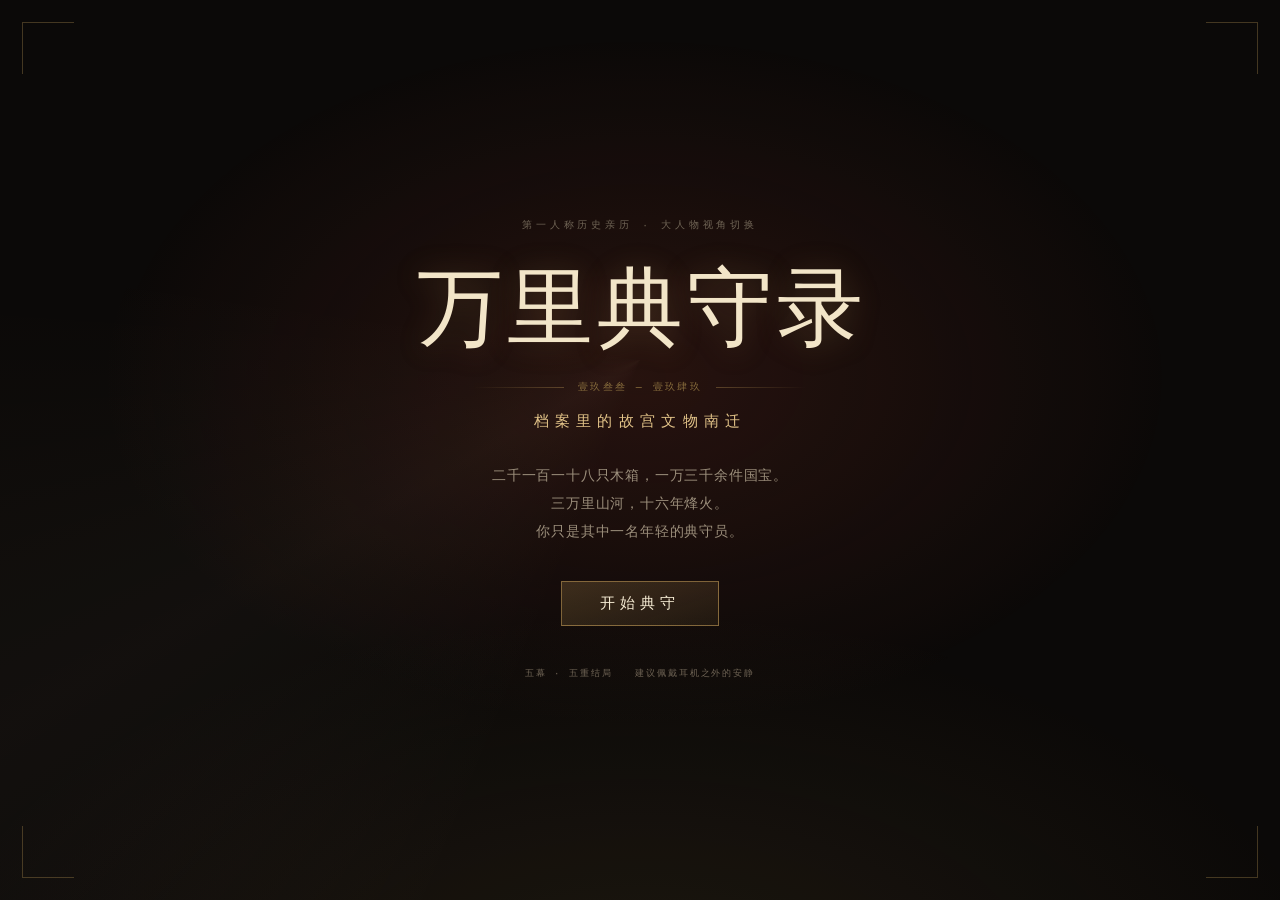
==== index.html @ df10627a "Add files via upload" ====
<!DOCTYPE html>
<html lang="zh-CN">
<head>
<meta charset="utf-8">
<meta name="viewport" content="width=device-width, initial-scale=1, viewport-fit=cover">
<title>万里典守录 · 档案里的故宫南迁 1933—1949</title>
<meta name="description" content="第一人称历史亲历 · 多分支互动文游。以一名年轻典守员的视角，走过故宫文物南迁的万里长路，五重结局，由你选择。">
<meta name="theme-color" content="#0f0d0c">
<meta property="og:title" content="万里典守录 · 故宫文物南迁 1933—1949">
<meta property="og:description" content="五幕、五重结局的互动叙事。左侧文物陈列，右侧南迁路线，你来典守。">
<meta property="og:type" content="website">
<link rel="icon" href="data:image/svg+xml,%3Csvg xmlns='http://www.w3.org/2000/svg' viewBox='0 0 64 64'%3E%3Crect width='64' height='64' rx='8' fill='%23110e0d'/%3E%3Crect x='9' y='9' width='46' height='46' fill='none' stroke='%23a8402f' stroke-width='3'/%3E%3Ctext x='32' y='43' font-size='30' text-anchor='middle' fill='%23c8a15a' font-family='serif'%3E守%3C/text%3E%3C/svg%3E">
<link rel="stylesheet" href="assets/css/style.css">
</head>
<body>

<!-- 纸纹与暗角 -->
<div class="grain" aria-hidden="true"></div>
<div class="vignette" aria-hidden="true"></div>

<!-- 顶栏 -->
<header class="topbar">
  <div class="brand" id="brand" role="button" tabindex="0">
    <span class="brand-seal">守</span>
    <span class="brand-text">
      <b>万里典守录</b>
      <i>故宫文物南迁 · 1933—1949</i>
    </span>
  </div>

  <nav class="act-nav" id="actNav" aria-label="幕次进度"></nav>

  <div class="topbar-actions">
    <button class="tbtn" data-act="history" title="回忆已读的句子">回想</button>
    <button class="tbtn" data-act="save" title="存档 / 读档">卷宗</button>
    <button class="tbtn" data-act="endings" title="结局图鉴">结局</button>
    <button class="tbtn" data-act="about" title="史料与说明">史料</button>
  </div>
</header>

<!-- 三栏主体 -->
<div class="app" id="app">

  <!-- 左：文物陈列 -->
  <aside class="panel panel-relics" id="relicPanel">
    <div class="panel-head">
      <h2><span class="ph-cn">陈列</span><span class="ph-en">RELIQUARY</span></h2>
      <span class="ph-count" id="relicCount">0 / 0</span>
    </div>
    <div class="relic-grid" id="relicGrid"></div>
    <div class="panel-foot">
      <button class="ghost-btn" id="relicAll">点击文物 · 全屏鉴赏</button>
    </div>
  </aside>

  <!-- 中：正文 -->
  <main class="stage" id="stage">
    <div class="stage-inner">

      <div class="scene-meta">
        <span class="sm-act" id="smAct">第一幕</span>
        <span class="sm-sep">·</span>
        <span class="sm-time" id="smTime"></span>
        <span class="sm-sep">·</span>
        <span class="sm-place" id="smPlace"></span>
      </div>

      <article class="dossier" id="dossier">
        <div class="file-no" id="fileNo">檔案 · 第 001 號</div>
        <div class="dossier-ruler" aria-hidden="true"><span>典守錄</span></div>

        <div class="dossier-body" id="textBody" tabindex="0" aria-live="polite">
          <!-- 逐句注入 -->
        </div>

        <div class="choices" id="choices" hidden></div>

        <div class="tap-hint" id="tapHint"><span class="th-dot"></span>点击继续</div>
      </article>

      <div class="controls">
        <div class="ctrl-left">
          <button class="cbtn" id="btnAuto" title="自动播放">自动</button>
          <button class="cbtn" id="btnSkip" title="快进到本段结尾">快进</button>
        </div>
        <div class="ctrl-right">
          <button class="cbtn" id="btnReplay" title="回到上一个抉择">回到抉择</button>
          <button class="cbtn" id="btnMenu" title="重新开始">重新开始</button>
        </div>
      </div>

      <div class="stage-progress"><i id="progressBar"></i></div>
    </div>
  </main>

  <!-- 右：地图 -->
  <aside class="panel panel-map" id="mapPanel">
    <div class="panel-head">
      <h2><span class="ph-cn">行程</span><span class="ph-en">ITINERARY</span></h2>
      <span class="ph-count" id="mapStageLabel">北平</span>
    </div>
    <div class="map-wrap" id="mapWrap"></div>
    <div class="map-log" id="mapLog"></div>
    <div class="map-legend">
      <span><i class="lg lg-main"></i>已行之路</span>
      <span><i class="lg lg-ghost"></i>未择之路</span>
      <span><i class="lg lg-sea"></i>渡海</span>
    </div>
    <div class="panel-foot">
      <button class="ghost-btn" id="mapExpand">展开全图</button>
    </div>
  </aside>

</div>

<!-- 手机端切换条 -->
<nav class="mobile-tabs" id="mobileTabs">
  <button data-tab="relics">文物</button>
  <button data-tab="stage" class="is-on">剧情</button>
  <button data-tab="map">行程</button>
</nav>

<!-- 帷幕 / 开始页 -->
<div class="curtain" id="curtain">
  <div class="curtain-bg" aria-hidden="true"></div>
  <div class="curtain-inner">
    <div class="ct-kicker">第一人称历史亲历 · 大人物视角切换</div>
    <h1 class="ct-title"><span>万</span><span>里</span><span>典</span><span>守</span><span>录</span></h1>
    <div class="ct-rule"><i></i><em>壹玖叁叁 — 壹玖肆玖</em><i></i></div>
    <p class="ct-sub">档案里的故宫文物南迁</p>
    <p class="ct-desc">二千一百一十八只木箱，一万三千余件国宝。<br>三万里山河，十六年烽火。<br>你只是其中一名年轻的典守员。</p>
    <div class="ct-actions">
      <button class="btn-primary" id="btnStart">开始典守</button>
      <button class="btn-ghost" id="btnContinue" hidden>续上旧档</button>
    </div>
    <div class="ct-foot">
      <span>五幕 · 五重结局</span><span>建议佩戴耳机之外的安静</span>
    </div>
  </div>
  <div class="ct-corner tl"></div><div class="ct-corner tr"></div>
  <div class="ct-corner bl"></div><div class="ct-corner br"></div>
</div>

<!-- 通用浮层：文物 / 地图 -->
<div class="overlay" id="overlay" hidden>
  <div class="overlay-bar">
    <div class="ob-title" id="ovTitle"></div>
    <div class="ob-actions">
      <button class="ob-btn" id="ovPrev" aria-label="上一件">‹</button>
      <button class="ob-btn" id="ovNext" aria-label="下一件">›</button>
      <button class="ob-btn ob-close" id="ovClose" aria-label="关闭">关闭 ✕</button>
    </div>
  </div>
  <div class="overlay-body" id="overlayBody"></div>
</div>

<!-- 弹窗：存档 / 图鉴 / 史料 -->
<div class="modal" id="modal" hidden>
  <div class="modal-card" role="dialog" aria-modal="true">
    <div class="modal-head">
      <h3 id="modalTitle"></h3>
      <button class="modal-x" id="modalClose" aria-label="关闭">✕</button>
    </div>
    <div class="modal-body" id="modalBody"></div>
  </div>
</div>

<div class="toast" id="toast"></div>

<script src="assets/js/data.js"></script>
<script src="assets/js/art.js"></script>
<script src="assets/js/map.js"></script>
<script src="assets/js/app.js"></script>
</body>
</html>
---- assets/css/style.css ----
/* ==========================================================================
   《万里典守录》 — 视觉系统
   纸 · 墨 · 金 · 朱；三栏：文物 / 正文 / 行程
   ========================================================================== */

:root{
  --ink:#0d0b0a;
  --bg:#141110;
  --bg-2:#1b1715;
  --bg-3:#221c19;
  --gold:#c8a15a;
  --gold-2:#e3c489;
  --gold-dim:#8a6f3e;
  --zhu:#a8402f;
  --zhu-2:#c25a44;
  --jade:#8fa9a0;
  --paper:#f1e5ca;
  --paper-2:#e7d7b4;
  --text:#ded2bb;
  --text-dim:#9b8e7b;
  --text-faint:#6f6455;
  --line:rgba(200,161,90,.16);
  --line-2:rgba(200,161,90,.34);
  --shadow:0 24px 60px -24px rgba(0,0,0,.9);

  --serif:"Songti SC","STSong","Source Han Serif SC","Noto Serif SC","SimSun",serif;
  --kai:"Kaiti SC","STKaiti","KaiTi","楷体","FangSong",serif;
  --sans:"PingFang SC","Hiragino Sans GB","Microsoft YaHei",sans-serif;
  --mono:"SF Mono","Cascadia Mono",Consolas,"Courier New",monospace;
}

*{box-sizing:border-box;}
html,body{height:100%;}
body{
  margin:0;
  background:var(--bg);
  color:var(--text);
  font-family:var(--serif);
  font-size:16px;
  line-height:1.9;
  -webkit-font-smoothing:antialiased;
  text-rendering:optimizeLegibility;
  overflow:hidden;
  display:flex;
  flex-direction:column;
}
::selection{background:rgba(200,161,90,.3);color:#fff;}

/* 背景层 ------------------------------------------------------------------ */
body::before{
  content:"";position:fixed;inset:0;z-index:0;pointer-events:none;
  background:
    radial-gradient(1200px 700px at 18% -10%, rgba(168,64,47,.10), transparent 60%),
    radial-gradient(900px 600px at 88% 108%, rgba(200,161,90,.09), transparent 62%),
    linear-gradient(180deg,#151110 0%, #0f0d0c 100%);
}
.grain{
  position:fixed;inset:0;z-index:1;pointer-events:none;opacity:.22;
  background-image:url("data:image/svg+xml,%3Csvg xmlns='http://www.w3.org/2000/svg' width='160' height='160'%3E%3Cfilter id='n'%3E%3CfeTurbulence type='fractalNoise' baseFrequency='.9' numOctaves='3'/%3E%3CfeColorMatrix type='saturate' values='0'/%3E%3C/filter%3E%3Crect width='160' height='160' filter='url(%23n)' opacity='.5'/%3E%3C/svg%3E");
  mix-blend-mode:overlay;
}
.vignette{
  position:fixed;inset:0;z-index:1;pointer-events:none;
  background:radial-gradient(120% 90% at 50% 40%, transparent 40%, rgba(0,0,0,.55) 100%);
}

/* 顶栏 -------------------------------------------------------------------- */
.topbar{
  position:relative;z-index:20;flex:0 0 auto;
  height:62px;display:flex;align-items:center;gap:18px;
  padding:0 20px;
  border-bottom:1px solid var(--line);
  background:linear-gradient(180deg, rgba(20,17,16,.94), rgba(20,17,16,.72));
  backdrop-filter:blur(10px);
}
.brand{display:flex;align-items:center;gap:11px;cursor:pointer;user-select:none;flex:0 0 auto;}
.brand-seal{
  width:30px;height:30px;display:grid;place-items:center;
  font-family:var(--kai);font-size:17px;color:#f3e4c6;
  background:linear-gradient(160deg,#b74a34,#8e2b1d);
  border-radius:2px;
  box-shadow:0 2px 0 rgba(0,0,0,.4), inset 0 0 0 1px rgba(255,220,180,.22);
  transition:transform .5s cubic-bezier(.2,1.4,.4,1);
}
.brand:hover .brand-seal{transform:rotate(-7deg) scale(1.05);}
.brand-text{display:flex;flex-direction:column;line-height:1.15;}
.brand-text b{font-family:var(--kai);font-size:19px;letter-spacing:.18em;color:#efe2c6;font-weight:600;}
.brand-text i{font-style:normal;font-size:10.5px;letter-spacing:.12em;color:var(--text-faint);margin-top:2px;}

.act-nav{display:flex;align-items:center;gap:4px;margin:0 auto;flex:1 1 auto;justify-content:center;}
.act-nav .an{
  position:relative;display:flex;align-items:baseline;gap:6px;
  padding:7px 13px;border:1px solid transparent;border-radius:2px;
  color:var(--text-faint);cursor:default;
  transition:color .35s, border-color .35s, background .35s;
  white-space:nowrap;
}
.act-nav .an b{font-family:var(--mono);font-size:10px;letter-spacing:.08em;opacity:.75;}
.act-nav .an span{font-family:var(--kai);font-size:13.5px;letter-spacing:.14em;}
.act-nav .an.is-done{color:var(--text-dim);}
.act-nav .an.is-done b{color:var(--gold-dim);}
.act-nav .an.is-on{color:var(--gold-2);border-color:var(--line-2);background:rgba(200,161,90,.06);}
.act-nav .an.is-on b{color:var(--gold);}

.topbar-actions{display:flex;gap:6px;flex:0 0 auto;}
.tbtn{
  font-family:var(--kai);font-size:13px;letter-spacing:.14em;
  color:var(--text-dim);background:transparent;
  border:1px solid var(--line);border-radius:2px;
  padding:6px 11px;cursor:pointer;
  transition:.28s;
}
.tbtn:hover{color:var(--gold-2);border-color:var(--line-2);background:rgba(200,161,90,.07);}

/* 三栏 -------------------------------------------------------------------- */
.app{
  position:relative;z-index:10;flex:1 1 auto;min-height:0;
  display:grid;grid-template-columns:300px minmax(0,1fr) 366px;
}
.panel{
  position:relative;display:flex;flex-direction:column;min-height:0;
  padding:16px 16px 10px;
  background:linear-gradient(180deg, rgba(27,23,21,.55), rgba(17,14,13,.4));
}
.panel-relics{border-right:1px solid var(--line);}
.panel-map{border-left:1px solid var(--line);}
.panel::after{
  content:"";position:absolute;inset:10px;border:1px solid rgba(200,161,90,.08);
  pointer-events:none;
}
.panel-head{display:flex;align-items:baseline;justify-content:space-between;margin-bottom:12px;padding:0 4px;}
.panel-head h2{margin:0;display:flex;align-items:baseline;gap:8px;font-weight:400;}
.ph-cn{font-family:var(--kai);font-size:16px;letter-spacing:.3em;color:#e6d6b6;}
.ph-en{font-family:var(--mono);font-size:8.5px;letter-spacing:.24em;color:var(--text-faint);}
.ph-count{font-family:var(--mono);font-size:10px;letter-spacing:.1em;color:var(--gold-dim);}
.panel-foot{margin-top:auto;padding:8px 0 2px;text-align:center;}
.ghost-btn{
  width:100%;padding:8px;background:transparent;cursor:pointer;
  border:1px solid var(--line);border-radius:2px;
  font-family:var(--kai);font-size:12px;letter-spacing:.2em;color:var(--text-faint);
  transition:.3s;
}
.ghost-btn:hover{color:var(--gold-2);border-color:var(--line-2);background:rgba(200,161,90,.06);}

/* 文物网格 ---------------------------------------------------------------- */
.relic-grid{
  flex:1 1 auto;min-height:0;overflow-y:auto;overflow-x:hidden;
  display:grid;grid-template-columns:1fr 1fr;gap:9px;align-content:start;
  padding:2px 4px 10px;
  scrollbar-width:thin;scrollbar-color:rgba(200,161,90,.3) transparent;
}
.relic-grid::-webkit-scrollbar{width:5px;}
.relic-grid::-webkit-scrollbar-thumb{background:rgba(200,161,90,.28);border-radius:3px;}

.relic{
  position:relative;padding:7px 7px 8px;cursor:pointer;
  border:1px solid rgba(200,161,90,.12);
  background:linear-gradient(170deg, rgba(240,229,202,.055), rgba(240,229,202,.015));
  transition:transform .45s cubic-bezier(.2,.9,.3,1), border-color .35s, background .35s, box-shadow .45s;
}
.relic:hover{
  transform:translateY(-3px);
  border-color:rgba(200,161,90,.42);
  background:linear-gradient(170deg, rgba(240,229,202,.10), rgba(240,229,202,.03));
  box-shadow:0 12px 26px -14px rgba(0,0,0,.9);
}
.relic-art{position:relative;aspect-ratio:1/1;overflow:hidden;border-radius:1px;}
.relic-art svg{width:100%;height:100%;display:block;}
.relic.is-locked{opacity:.34;filter:grayscale(.7);}
.relic.is-locked:hover{transform:none;border-color:rgba(200,161,90,.12);}
.relic.is-new::before{
  content:"";position:absolute;top:6px;right:6px;width:5px;height:5px;border-radius:50%;
  background:var(--zhu-2);box-shadow:0 0 8px var(--zhu-2);
}
.relic-name{font-family:var(--kai);font-size:11.5px;letter-spacing:.04em;color:#dccfb4;margin-top:5px;
  white-space:nowrap;overflow:hidden;text-overflow:ellipsis;}
.relic-tag{font-family:var(--mono);font-size:8.5px;letter-spacing:.06em;color:var(--text-faint);
  white-space:nowrap;overflow:hidden;text-overflow:ellipsis;}

/* 正文区 ------------------------------------------------------------------ */
.stage{
  position:relative;display:flex;justify-content:center;
  overflow:hidden;min-width:0;
  padding:22px 26px 0;
}
.stage-inner{width:100%;max-width:700px;display:flex;flex-direction:column;min-height:0;padding-bottom:8px;}

.scene-meta{
  display:flex;align-items:center;gap:9px;justify-content:center;
  font-family:var(--mono);font-size:10.5px;letter-spacing:.14em;color:var(--text-faint);
  margin-bottom:12px;min-height:16px;flex:0 0 auto;
}
.scene-meta .sm-act{color:var(--gold-dim);letter-spacing:.2em;}
.scene-meta .sm-sep{opacity:.4;}

.dossier{
  position:relative;flex:1 1 auto;min-height:0;
  padding:44px 56px 46px 52px;
  background:
    radial-gradient(120% 80% at 20% 0%, rgba(255,250,236,.9), transparent 55%),
    linear-gradient(165deg, #f4e9d0 0%, #eee0c2 46%, #e6d5b1 100%);
  color:#2b241d;
  box-shadow:var(--shadow), inset 0 0 0 1px rgba(90,64,32,.22), inset 0 0 60px rgba(150,110,60,.10);
  display:flex;flex-direction:column;
  overflow:hidden;
  animation:dossierIn .7s cubic-bezier(.2,.9,.3,1) both;
}
.dossier::before{
  content:"";position:absolute;inset:0;pointer-events:none;opacity:.5;
  background-image:url("data:image/svg+xml,%3Csvg xmlns='http://www.w3.org/2000/svg' width='200' height='200'%3E%3Cfilter id='p'%3E%3CfeTurbulence type='fractalNoise' baseFrequency='.7' numOctaves='3'/%3E%3CfeColorMatrix type='saturate' values='0'/%3E%3C/filter%3E%3Crect width='200' height='200' filter='url(%23p)' opacity='.16'/%3E%3C/svg%3E");
  mix-blend-mode:multiply;
}
.dossier::after{
  content:"";position:absolute;inset:10px;border:1px solid rgba(90,64,32,.18);pointer-events:none;
}
@keyframes dossierIn{from{opacity:0;transform:translateY(10px) scale(.995);}to{opacity:1;transform:none;}}

.dossier-ruler{
  position:absolute;top:26px;right:15px;bottom:auto;
  writing-mode:vertical-rl;font-family:var(--kai);font-size:12px;letter-spacing:.55em;
  color:rgba(140,45,30,.42);pointer-events:none;z-index:2;
}
.file-no{
  position:absolute;top:16px;left:20px;z-index:2;pointer-events:none;
  font-family:var(--mono);font-size:9px;letter-spacing:.22em;color:rgba(120,82,40,.55);
}

/* 幕次卡 ---------------------------------------------------------------- */
.actcard{
  position:fixed;inset:0;z-index:75;display:grid;place-items:center;
  background:radial-gradient(60% 60% at 50% 45%, #141110 0%, #090807 75%);
  opacity:0;transition:opacity .55s ease;cursor:pointer;
}
.actcard.is-in{opacity:1;}
.actcard.is-out{opacity:0;}
.actcard::before{
  content:"";position:absolute;inset:26px;border:1px solid rgba(200,161,90,.14);pointer-events:none;
}
.ac-inner{display:flex;align-items:center;gap:clamp(26px,5vw,60px);transform:translateY(6px);transition:transform 1.2s cubic-bezier(.2,.9,.3,1);}
.actcard.is-in .ac-inner{transform:none;}
.ac-left{display:flex;flex-direction:column;align-items:center;gap:14px;}
.ac-num{font-family:var(--mono);font-size:11px;letter-spacing:.3em;color:var(--gold-dim);}
.ac-line{width:1px;height:clamp(80px,16vh,150px);background:linear-gradient(180deg,var(--line-2),transparent);}
.ac-title{
  writing-mode:vertical-rl;font-family:var(--kai);font-size:clamp(34px,5.6vw,62px);
  letter-spacing:.32em;line-height:1.5;color:#f3e7ca;font-weight:400;
  text-shadow:0 4px 40px rgba(200,161,90,.18);
}
.ac-meta{display:flex;flex-direction:column;gap:7px;}
.ac-no{font-family:var(--mono);font-size:10px;letter-spacing:.32em;color:var(--zhu-2);}
.ac-sub{font-family:var(--kai);font-size:clamp(15px,1.7vw,19px);letter-spacing:.38em;color:var(--gold-2);}
.ac-time{font-family:var(--mono);font-size:10.5px;letter-spacing:.1em;color:var(--text-dim);margin-top:10px;}
.ac-place{font-family:var(--kai);font-size:12px;letter-spacing:.16em;color:var(--text-faint);}
.ac-hint{
  position:absolute;bottom:38px;left:50%;transform:translateX(-50%);
  font-family:var(--kai);font-size:11px;letter-spacing:.44em;color:var(--text-faint);
  animation:hintPulse 2.4s ease-in-out infinite;
}

.dossier-body{
  position:relative;z-index:1;flex:1 1 auto;min-height:0;overflow-y:auto;
  font-family:var(--serif);font-size:17.5px;line-height:2.15;letter-spacing:.02em;
  padding-right:8px;
  scrollbar-width:none;
}
.dossier-body::-webkit-scrollbar{width:0;}

.line{display:block;animation:lineIn .55s ease both;}
.line + .line{margin-top:14px;}
@keyframes lineIn{from{opacity:0;transform:translateY(6px);}to{opacity:1;transform:none;}}

.line .who{
  display:block;font-family:var(--kai);font-size:13px;letter-spacing:.24em;
  color:#8e3324;margin-bottom:3px;
}
.line.is-narr{color:#453b31;}
.line.is-narr .txt{text-indent:0;}
.line.is-dialog .txt{color:#2a221b;}
.line.hl .txt{
  color:#7a2418;font-weight:600;
  background:linear-gradient(transparent 66%, rgba(200,161,90,.32) 66%, rgba(200,161,90,.32) 92%, transparent 92%);
}
.line.achv{margin-top:20px;}
.line.achv .txt{
  display:inline-block;font-family:var(--mono);font-size:11.5px;letter-spacing:.14em;
  color:#8a5a1e;border:1px solid rgba(150,110,40,.42);padding:5px 12px;border-radius:1px;
  background:rgba(200,161,90,.14);
}
.caret{display:inline-block;width:.5em;height:1em;vertical-align:-.12em;margin-left:2px;
  background:#7a2418;opacity:.55;animation:blink 1s steps(2,end) infinite;}
@keyframes blink{50%{opacity:0;}}

/* 抉择 -------------------------------------------------------------------- */
.choices{position:relative;z-index:2;margin-top:26px;display:flex;flex-direction:column;gap:10px;}
.choices.show{animation:lineIn .6s ease both;}
.choice-prompt{
  font-family:var(--kai);font-size:14px;letter-spacing:.1em;color:#7a3a2a;margin-bottom:4px;
  padding-left:2px;
}
.choice{
  position:relative;display:grid;grid-template-columns:auto 1fr;gap:14px;align-items:start;
  padding:14px 16px 14px 14px;text-align:left;
  background:linear-gradient(100deg, rgba(255,255,255,.5), rgba(255,255,255,.18));
  border:1px solid rgba(90,64,32,.26);
  cursor:pointer;color:#2b241d;font-family:var(--serif);
  transition:transform .35s cubic-bezier(.2,.9,.3,1), border-color .3s, background .3s, box-shadow .35s;
}
.choice::before{
  content:"";position:absolute;left:0;top:0;bottom:0;width:2px;background:var(--zhu);
  transform:scaleY(0);transform-origin:top;transition:transform .4s ease;
}
.choice:hover{transform:translateX(3px);border-color:rgba(140,45,30,.5);
  background:linear-gradient(100deg, rgba(255,252,242,.8), rgba(255,250,236,.42));
  box-shadow:0 14px 30px -18px rgba(60,40,20,.8);}
.choice:hover::before{transform:scaleY(1);}
.choice-key{
  display:grid;place-items:center;width:34px;height:34px;flex:0 0 auto;
  font-family:var(--kai);font-size:17px;color:#8e3324;
  border:1px solid rgba(140,45,30,.42);border-radius:50%;
  transition:.3s;
}
.choice:hover .choice-key{background:rgba(140,45,30,.1);}
.choice-main{min-width:0;}
.choice-top{display:flex;align-items:baseline;gap:9px;flex-wrap:wrap;}
.choice-title{font-family:var(--kai);font-size:16.5px;letter-spacing:.06em;color:#2a221b;}
.choice-tag{
  font-family:var(--mono);font-size:9px;letter-spacing:.12em;color:#8a5a1e;
  border:1px solid rgba(150,110,40,.4);padding:1px 6px;border-radius:1px;white-space:nowrap;
}
.choice-quote{font-family:var(--kai);font-size:13px;color:#8a3a26;margin-top:5px;letter-spacing:.03em;}
.choice-desc{font-size:12.5px;line-height:1.7;color:#6a5b48;margin-top:4px;}
.choice.is-locked{opacity:.55;cursor:not-allowed;filter:grayscale(.4);}
.choice.is-locked:hover{transform:none;border-color:rgba(90,64,32,.26);box-shadow:none;}
.choice.is-locked:hover::before{transform:scaleY(0);}
.choice-lock{font-family:var(--mono);font-size:9.5px;color:#8e3324;letter-spacing:.06em;margin-top:5px;}

.tap-hint{
  position:relative;z-index:2;display:flex;align-items:center;gap:7px;justify-content:flex-end;
  margin-top:14px;font-family:var(--kai);font-size:11.5px;letter-spacing:.28em;color:rgba(120,90,50,.6);
  animation:hintPulse 2.4s ease-in-out infinite;
}
.tap-hint[hidden]{display:none;}
.th-dot{width:5px;height:5px;border-radius:50%;background:rgba(140,45,30,.6);}
@keyframes hintPulse{0%,100%{opacity:.45;}50%{opacity:1;}}

/* 控制条 ------------------------------------------------------------------ */
.controls{
  flex:0 0 auto;display:flex;justify-content:space-between;align-items:center;
  padding:10px 2px 8px;gap:10px;
}
.ctrl-left,.ctrl-right{display:flex;gap:6px;}
.cbtn{
  background:transparent;border:1px solid transparent;border-radius:2px;cursor:pointer;
  font-family:var(--kai);font-size:12px;letter-spacing:.14em;color:var(--text-faint);
  padding:5px 9px;transition:.28s;
}
.cbtn:hover{color:var(--gold-2);border-color:var(--line);background:rgba(200,161,90,.06);}
.cbtn.is-on{color:var(--gold-2);border-color:var(--line-2);background:rgba(200,161,90,.1);}

.stage-progress{height:1px;background:rgba(200,161,90,.12);flex:0 0 auto;margin-bottom:6px;}
.stage-progress i{display:block;height:100%;width:0;background:linear-gradient(90deg,var(--gold-dim),var(--gold-2));
  box-shadow:0 0 10px rgba(200,161,90,.6);transition:width .8s cubic-bezier(.2,.9,.3,1);}

/* 地图面板 ---------------------------------------------------------------- */
.map-wrap{
  position:relative;flex:0 0 auto;display:flex;align-items:center;justify-content:center;
  padding:2px;
}
.map-wrap svg{width:100%;height:auto;display:block;}
.map-log{
  flex:1 1 auto;min-height:0;overflow-y:auto;
  margin-top:10px;padding:10px 4px 0;border-top:1px solid var(--line);
  scrollbar-width:thin;scrollbar-color:rgba(200,161,90,.28) transparent;
}
.map-log::-webkit-scrollbar{width:4px;}
.map-log::-webkit-scrollbar-thumb{background:rgba(200,161,90,.25);}
.mlog{display:flex;gap:9px;padding:5px 0 6px;line-height:1.55;}
.mlog i{
  flex:0 0 auto;width:6px;height:6px;margin-top:6px;border-radius:50%;
  background:var(--zhu-2);box-shadow:0 0 0 3px rgba(168,64,47,.12);
}
.mlog.is-ghost i{background:#6b5b49;box-shadow:none;opacity:.6;}
.mlog.is-ghost{opacity:.42;}
.mlog b{display:block;font-family:var(--kai);font-weight:400;font-size:12px;letter-spacing:.08em;color:#dcceb0;}
.mlog span{display:block;font-size:10.5px;color:var(--text-faint);letter-spacing:.02em;}
.map-legend{
  flex:0 0 auto;display:flex;justify-content:center;gap:12px;padding:8px 0 4px;
  font-family:var(--mono);font-size:8.5px;letter-spacing:.06em;color:var(--text-faint);flex-wrap:wrap;
}
.map-legend span{display:flex;align-items:center;gap:4px;}
.lg{width:13px;height:0;border-top:1.5px solid var(--zhu);display:inline-block;}
.lg-ghost{border-top-style:dashed;border-color:#6b5b49;}
.lg-sea{border-color:#4f7d86;border-top-style:dashed;}

/* 地图 SVG 内部样式 */
.map-grid line{stroke:rgba(120,95,60,.20);stroke-width:.6;}
.map-land{fill:#e9dcbd;stroke:#3a3029;stroke-width:1.05;stroke-linejoin:round;}
.map-river{fill:none;stroke:rgba(70,110,120,.42);stroke-width:1.1;stroke-linecap:round;}
.map-route{fill:none;stroke:var(--zhu);stroke-width:1.9;stroke-linecap:round;stroke-linejoin:round;opacity:.92;
  filter:drop-shadow(0 1px 1px rgba(255,255,255,.5));}
.map-route.is-dash{stroke-dasharray:5 4;}
.map-route.is-sea{stroke:#3f6f79;stroke-dasharray:2 5;stroke-width:1.6;}
.map-route.is-ghost{stroke:#8a7a63;stroke-width:1.2;stroke-dasharray:2 4;opacity:.42;filter:none;}
.map-route.is-chosen{stroke:var(--zhu);stroke-width:2.2;opacity:1;}
.map-route.pulse{animation:routePulse 3.2s ease-in-out infinite;}
@keyframes routePulse{0%,100%{opacity:.95;}50%{opacity:.55;}}
.map-route-label{font-family:var(--kai);font-size:8.5px;fill:#7a4a2a;letter-spacing:.1em;}
.map-city-halo{fill:rgba(168,64,47,.14);}
.map-city-dot{fill:#7a2418;stroke:#f3e6c8;stroke-width:1.1;}
.map-city-label{font-family:var(--kai);font-size:9.5px;fill:#2f271f;letter-spacing:.06em;}
.map-city-sub{font-family:var(--mono);font-size:6.4px;fill:rgba(70,58,44,.75);letter-spacing:.02em;}
.map-compass text{font-family:var(--kai);font-size:7px;fill:#8a6f3e;}
.map-scale text{font-family:var(--mono);font-size:6px;fill:#6b5b49;}

/* 手机切换条 -------------------------------------------------------------- */
.mobile-tabs{display:none;}

/* 浮层 -------------------------------------------------------------------- */
.overlay{
  position:fixed;inset:0;z-index:80;display:flex;flex-direction:column;
  background:rgba(9,8,7,.96);
  backdrop-filter:blur(14px) saturate(.9);
  animation:ovIn .45s ease both;
}
.overlay[hidden]{display:none;}
@keyframes ovIn{from{opacity:0;}to{opacity:1;}}
.overlay-bar{
  flex:0 0 auto;display:flex;align-items:center;justify-content:space-between;
  padding:14px 22px;border-bottom:1px solid var(--line);
}
.ob-title{font-family:var(--kai);font-size:15px;letter-spacing:.24em;color:var(--gold-2);}
.ob-actions{display:flex;gap:8px;}
.ob-btn{
  min-width:36px;height:32px;padding:0 12px;background:transparent;cursor:pointer;
  border:1px solid var(--line);border-radius:2px;color:var(--text-dim);
  font-family:var(--kai);font-size:12px;letter-spacing:.14em;transition:.28s;
}
.ob-btn:hover{color:var(--gold-2);border-color:var(--line-2);background:rgba(200,161,90,.08);}
.ob-close{font-size:11.5px;}
.overlay-body{
  flex:1 1 auto;min-height:0;overflow:auto;padding:26px 30px 34px;
  display:flex;align-items:center;justify-content:center;gap:52px;
}

/* 文物鉴赏 --------------------------------------------------------------- */
.ov-relic{display:flex;align-items:center;justify-content:center;gap:clamp(24px,5vw,80px);flex-wrap:wrap;max-width:1180px;}
.ov-art{
  width:min(46vh,460px);aspect-ratio:1/1;flex:0 0 auto;
  display:grid;place-items:center;position:relative;
  animation:artIn .7s cubic-bezier(.2,.9,.3,1) both;
}
@keyframes artIn{from{opacity:0;transform:scale(.94);}to{opacity:1;transform:none;}}
.ov-art::after{
  content:"";position:absolute;inset:6%;border-radius:50%;z-index:-1;
  background:radial-gradient(circle, rgba(200,161,90,.16), transparent 68%);
}
.ov-art svg{width:100%;height:100%;filter:drop-shadow(0 18px 30px rgba(0,0,0,.6));}
.ov-info{flex:1 1 340px;max-width:420px;min-width:280px;}
.ov-kicker{font-family:var(--mono);font-size:9.5px;letter-spacing:.22em;color:var(--text-faint);}
.ov-name{font-family:var(--kai);font-size:clamp(24px,3vw,32px);letter-spacing:.1em;color:#f0e3c6;margin:8px 0 2px;font-weight:500;}
.ov-sub{font-size:12.5px;color:var(--gold-dim);letter-spacing:.1em;}
.ov-line{height:1px;background:linear-gradient(90deg,var(--line-2),transparent);margin:16px 0;}
.ov-note{font-size:14.5px;line-height:2;color:var(--text);text-align:justify;}
.ov-source{font-family:var(--mono);font-size:10px;color:var(--text-faint);margin-top:18px;letter-spacing:.03em;line-height:1.8;}
.ov-thumbs{display:flex;gap:6px;margin-top:22px;flex-wrap:wrap;}
.ov-thumb{
  width:44px;height:44px;padding:2px;background:rgba(240,229,202,.05);cursor:pointer;
  border:1px solid transparent;border-radius:1px;transition:.25s;
}
.ov-thumb svg{width:100%;height:100%;}
.ov-thumb:hover{background:rgba(240,229,202,.12);}
.ov-thumb.is-on{border-color:var(--gold-dim);background:rgba(200,161,90,.14);}

/* 地图全屏 --------------------------------------------------------------- */
.ov-map{display:flex;gap:34px;width:100%;max-width:1400px;align-items:stretch;}
.ov-map-canvas{flex:1 1 auto;min-width:0;display:grid;place-items:center;}
.ov-map-canvas svg{width:100%;height:auto;max-height:76vh;}
.ov-map-side{flex:0 0 280px;display:flex;flex-direction:column;gap:14px;}
.ov-map-side h4{margin:0;font-family:var(--kai);font-size:13px;letter-spacing:.24em;color:var(--gold-2);font-weight:400;}
.ov-routes{display:flex;flex-direction:column;gap:9px;}
.ov-route{display:flex;gap:10px;font-size:12px;line-height:1.7;color:var(--text-dim);}
.ov-route i{flex:0 0 auto;width:7px;height:7px;margin-top:7px;border-radius:50%;background:var(--zhu);}
.ov-route.is-ghost i{background:#6b5b49;opacity:.5;}
.ov-route b{display:block;color:var(--text);font-weight:400;font-family:var(--kai);letter-spacing:.1em;}
.ov-map-note{font-family:var(--mono);font-size:9.5px;line-height:1.9;color:var(--text-faint);}

/* 弹窗 -------------------------------------------------------------------- */
.modal{
  position:fixed;inset:0;z-index:90;display:grid;place-items:center;padding:24px;
  background:rgba(8,7,6,.8);backdrop-filter:blur(8px);animation:ovIn .3s ease both;
}
.modal[hidden]{display:none;}
.modal-card{
  width:min(760px,100%);max-height:82vh;display:flex;flex-direction:column;
  background:linear-gradient(165deg,#201b18,#161211);
  border:1px solid var(--line-2);box-shadow:var(--shadow);
  animation:dossierIn .45s cubic-bezier(.2,.9,.3,1) both;
}
.modal-head{display:flex;align-items:center;justify-content:space-between;padding:16px 20px;border-bottom:1px solid var(--line);}
.modal-head h3{margin:0;font-family:var(--kai);font-size:16px;letter-spacing:.26em;color:var(--gold-2);font-weight:400;}
.modal-x{background:none;border:none;color:var(--text-faint);font-size:14px;cursor:pointer;padding:4px 6px;transition:.2s;}
.modal-x:hover{color:var(--gold-2);}
.modal-body{padding:20px 22px 26px;overflow:auto;font-size:14px;line-height:1.95;color:var(--text);}
.modal-body p{margin:0 0 12px;}
.modal-body a{color:var(--gold-2);text-decoration:none;border-bottom:1px solid rgba(200,161,90,.3);}
.modal-body a:hover{border-color:var(--gold-2);}

.slots{display:flex;flex-direction:column;gap:10px;}
.slot{
  display:flex;align-items:center;gap:14px;padding:12px 14px;
  background:rgba(240,229,202,.04);border:1px solid var(--line);cursor:pointer;transition:.25s;
}
.slot:hover{border-color:var(--line-2);background:rgba(240,229,202,.08);}
.slot-no{font-family:var(--mono);font-size:11px;color:var(--gold-dim);width:32px;flex:0 0 auto;}
.slot-main{flex:1 1 auto;min-width:0;}
.slot-main b{display:block;font-family:var(--kai);font-size:13.5px;letter-spacing:.08em;color:#e6d6b6;font-weight:400;}
.slot-main span{font-family:var(--mono);font-size:9.5px;color:var(--text-faint);}
.slot-del{font-family:var(--mono);font-size:10px;color:var(--text-faint);padding:4px 8px;border:1px solid transparent;}
.slot-del:hover{color:var(--zhu-2);border-color:rgba(168,64,47,.4);}
.slot-empty{font-family:var(--mono);font-size:10.5px;color:var(--text-faint);letter-spacing:.1em;}

.endings-grid{display:grid;grid-template-columns:repeat(auto-fill,minmax(210px,1fr));gap:12px;}
.ending-card{
  position:relative;padding:16px 14px;border:1px solid var(--line);background:rgba(240,229,202,.03);
  min-height:132px;display:flex;flex-direction:column;justify-content:space-between;
}
.ending-card.is-locked{opacity:.5;}
.ec-no{font-family:var(--mono);font-size:9.5px;letter-spacing:.16em;color:var(--gold-dim);}
.ec-title{font-family:var(--kai);font-size:20px;letter-spacing:.2em;color:#f0e3c6;margin-top:8px;}
.ec-sub{font-size:11.5px;color:var(--text-faint);letter-spacing:.14em;margin-top:2px;}
.ec-seal{
  position:absolute;right:12px;top:12px;width:34px;height:34px;display:grid;place-items:center;
  font-family:var(--kai);font-size:11px;color:#f3e4c6;background:rgba(168,64,47,.85);
  border-radius:1px;transform:rotate(-6deg);
}
.ec-kind{font-family:var(--mono);font-size:9px;color:var(--text-faint);letter-spacing:.12em;}

/* 结束页 ---------------------------------------------------------------- */
.ending-stage{padding:0;display:flex;align-items:center;justify-content:center;}
.ending-card-big{
  width:100%;max-width:720px;padding:48px 54px;position:relative;
  background:linear-gradient(165deg,#1d1815,#141110);
  border:1px solid var(--line-2);box-shadow:var(--shadow);
  animation:dossierIn .8s cubic-bezier(.2,.9,.3,1) both;
}
.ending-card-big .ek-kicker{font-family:var(--mono);font-size:10px;letter-spacing:.24em;color:var(--gold-dim);}
.ending-card-big h2{
  font-family:var(--kai);font-size:clamp(30px,5vw,44px);letter-spacing:.26em;color:#f4e7c9;
  margin:12px 0 4px;font-weight:400;
}
.ending-card-big .ek-sub{font-family:var(--kai);font-size:15px;letter-spacing:.4em;color:var(--gold-dim);}
.ending-card-big .ek-body{margin-top:22px;font-size:15px;line-height:2.15;color:var(--text);text-align:justify;}
.ending-card-big .ek-body p{margin:0 0 14px;}
.ending-seal{
  position:absolute;right:40px;top:44px;width:66px;height:66px;display:grid;place-items:center;
  border:2px solid rgba(200,80,60,.55);color:rgba(210,90,70,.9);
  font-family:var(--kai);font-size:17px;line-height:1.15;text-align:center;letter-spacing:.1em;
  transform:rotate(-7deg);opacity:.85;
  writing-mode:vertical-rl;
}
.ek-actions{display:flex;gap:10px;margin-top:26px;flex-wrap:wrap;}

/* 开始页 ---------------------------------------------------------------- */
.curtain{
  position:fixed;inset:0;z-index:100;display:grid;place-items:center;
  background:#0b0908;overflow:hidden;
  transition:opacity .9s ease, visibility .9s;
}
.curtain.is-off{opacity:0;visibility:hidden;pointer-events:none;}
.curtain-bg{
  position:absolute;inset:0;opacity:.9;
  background:
    radial-gradient(60% 55% at 50% 42%, rgba(168,64,47,.20), transparent 70%),
    radial-gradient(80% 60% at 50% 110%, rgba(200,161,90,.10), transparent 70%),
    conic-gradient(from 200deg at 50% 40%, rgba(0,0,0,0) 0deg, rgba(255,220,170,.04) 40deg, rgba(0,0,0,0) 80deg);
}
.curtain-inner{position:relative;z-index:2;text-align:center;padding:0 24px;max-width:760px;}
.ct-kicker{font-family:var(--mono);font-size:9.5px;letter-spacing:.4em;color:var(--text-faint);margin-bottom:26px;
  animation:fadeUp 1s .1s both;}
.ct-title{margin:0;display:flex;justify-content:center;gap:.12em;font-family:var(--kai);font-weight:400;}
.ct-title span{
  display:inline-block;font-size:clamp(40px,7.4vw,86px);line-height:1.1;color:#f2e5c8;
  letter-spacing:0;text-shadow:0 2px 30px rgba(200,161,90,.25);
  animation:titleIn 1.1s cubic-bezier(.15,.9,.25,1) both;
}
.ct-title span:nth-child(1){animation-delay:.15s}
.ct-title span:nth-child(2){animation-delay:.28s}
.ct-title span:nth-child(3){animation-delay:.41s}
.ct-title span:nth-child(4){animation-delay:.54s}
.ct-title span:nth-child(5){animation-delay:.67s}
@keyframes titleIn{from{opacity:0;transform:translateY(16px) scale(.97);filter:blur(6px);}to{opacity:1;transform:none;filter:none;}}
@keyframes fadeUp{from{opacity:0;transform:translateY(8px);}to{opacity:1;transform:none;}}
.ct-rule{display:flex;align-items:center;justify-content:center;gap:14px;margin:22px 0 10px;animation:fadeUp 1s .8s both;}
.ct-rule i{width:min(90px,16vw);height:1px;background:linear-gradient(90deg,transparent,var(--line-2));}
.ct-rule i:last-child{background:linear-gradient(90deg,var(--line-2),transparent);}
.ct-rule em{font-style:normal;font-family:var(--mono);font-size:10px;letter-spacing:.24em;color:var(--gold-dim);}
.ct-sub{margin:0;font-family:var(--kai);font-size:15px;letter-spacing:.42em;color:var(--gold-2);animation:fadeUp 1s .9s both;}
.ct-desc{margin:26px 0 0;font-size:13.5px;line-height:2.1;color:var(--text-dim);letter-spacing:.06em;animation:fadeUp 1s 1s both;}
.ct-actions{margin-top:34px;display:flex;gap:12px;justify-content:center;animation:fadeUp 1s 1.1s both;}
.btn-primary{
  padding:12px 38px;cursor:pointer;border:1px solid rgba(200,161,90,.55);
  background:linear-gradient(160deg, rgba(200,161,90,.22), rgba(200,161,90,.08));
  color:#f6ecd4;font-family:var(--kai);font-size:15px;letter-spacing:.34em;
  transition:.35s;position:relative;overflow:hidden;
}
.btn-primary:hover{background:linear-gradient(160deg, rgba(200,161,90,.4), rgba(200,161,90,.16));
  box-shadow:0 0 30px -6px rgba(200,161,90,.55);letter-spacing:.42em;}
.btn-ghost{
  padding:12px 26px;cursor:pointer;border:1px solid var(--line);
  background:transparent;color:var(--text-dim);font-family:var(--kai);font-size:13.5px;letter-spacing:.24em;transition:.3s;
}
.btn-ghost:hover{color:var(--gold-2);border-color:var(--line-2);}
.ct-foot{display:flex;justify-content:center;gap:22px;margin-top:40px;font-family:var(--mono);
  font-size:9px;letter-spacing:.22em;color:var(--text-faint);animation:fadeUp 1s 1.3s both;}
.ct-corner{position:absolute;width:52px;height:52px;border:1px solid rgba(200,161,90,.3);}
.ct-corner.tl{top:22px;left:22px;border-right:0;border-bottom:0;}
.ct-corner.tr{top:22px;right:22px;border-left:0;border-bottom:0;}
.ct-corner.bl{bottom:22px;left:22px;border-right:0;border-top:0;}
.ct-corner.br{bottom:22px;right:22px;border-left:0;border-top:0;}

/* Toast ------------------------------------------------------------------ */
.toast{
  position:fixed;left:50%;bottom:34px;transform:translate(-50%,16px);z-index:120;
  padding:10px 20px;background:rgba(22,18,16,.96);border:1px solid var(--line-2);
  color:var(--gold-2);font-family:var(--kai);font-size:12.5px;letter-spacing:.18em;
  opacity:0;pointer-events:none;transition:.4s;
}
.toast.is-on{opacity:1;transform:translate(-50%,0);}

/* 响应式 ------------------------------------------------------------------ */
@media (max-width:1240px){
  .app{grid-template-columns:260px minmax(0,1fr) 310px;}
  .dossier{padding:36px 36px 34px 34px;}
  .overlay-body{gap:32px;}
}
@media (max-width:1080px){
  body{overflow:auto;}
  .app{grid-template-columns:minmax(0,1fr);height:auto;}
  .panel{
    position:fixed;left:0;right:0;top:62px;bottom:52px;z-index:40;
    transform:translateY(101%);transition:transform .45s cubic-bezier(.2,.9,.3,1);
    background:linear-gradient(180deg,#1a1614,#12100f);
    border:0;border-top:1px solid var(--line);padding:16px 18px 10px;
  }
  .panel.is-open{transform:none;}
  .stage{padding:16px 14px 0;min-height:calc(100vh - 114px);}
  .dossier{padding:30px 24px 26px 22px;}
  .dossier-ruler{display:none;}
  .mobile-tabs{
    position:fixed;bottom:0;left:0;right:0;height:52px;z-index:60;display:flex;
    border-top:1px solid var(--line);background:rgba(16,13,12,.97);backdrop-filter:blur(10px);
  }
  .mobile-tabs button{
    flex:1;background:none;border:0;color:var(--text-faint);font-family:var(--kai);
    font-size:13.5px;letter-spacing:.3em;cursor:pointer;transition:.3s;
  }
  .mobile-tabs button.is-on{color:var(--gold-2);box-shadow:inset 0 -2px 0 var(--gold-dim);}
  .act-nav{display:none;}
  .topbar{height:56px;padding:0 12px;}
  .brand-text i{display:none;}
  .topbar-actions .tbtn{padding:5px 8px;font-size:12px;}
  .overlay-bar{padding:10px 14px;}
  .overlay-body{padding:16px;gap:18px;align-items:flex-start;}
  .ov-art{width:min(58vw,300px);}
  .ov-map{flex-direction:column;}
  .ov-map-side{flex:0 0 auto;width:100%;}
  .ending-card-big{padding:30px 24px;}
  .ending-seal{right:20px;top:24px;width:50px;height:50px;font-size:13px;}
}
@media (max-width:520px){
  .dossier-body{font-size:16px;line-height:2.05;}
  .scene-meta{font-size:9px;letter-spacing:.08em;flex-wrap:wrap;gap:6px;}
  .choice{padding:12px 12px 12px 10px;gap:10px;}
  .choice-title{font-size:15px;}
  .choice-desc{font-size:12px;}
  .ct-desc{font-size:12.5px;}
  .ov-art{width:74vw;}
  .brand-text b{font-size:16px;}
}

@media (prefers-reduced-motion:reduce){
  *{animation-duration:.01ms !important;transition-duration:.01ms !important;}
}
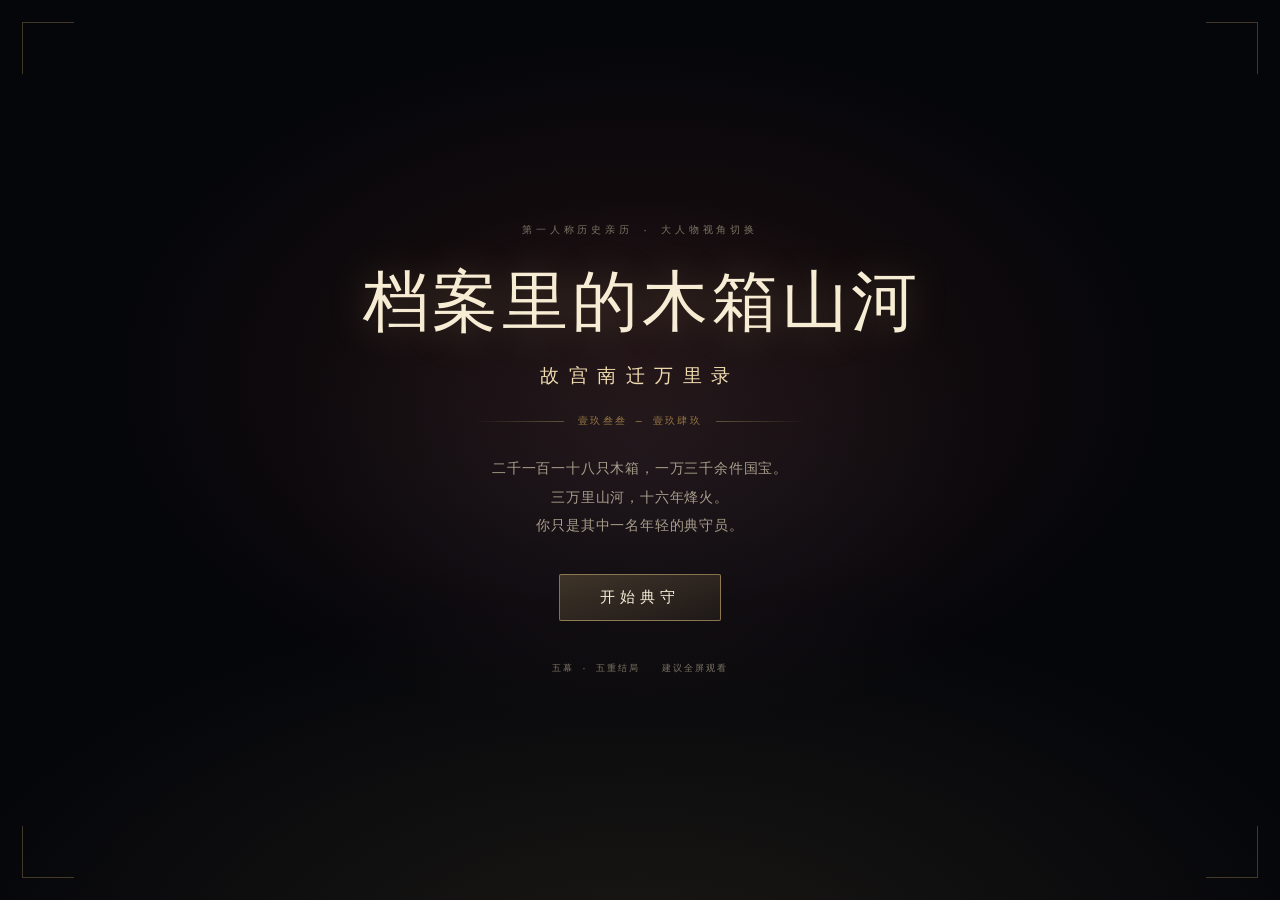
==== commit e7598070: "Add files via upload" ====
--- a/index.html
+++ b/index.html
@@ -3,145 +3,88 @@
 <head>
 <meta charset="utf-8">
 <meta name="viewport" content="width=device-width, initial-scale=1, viewport-fit=cover">
-<title>万里典守录 · 档案里的故宫南迁 1933—1949</title>
-<meta name="description" content="第一人称历史亲历 · 多分支互动文游。以一名年轻典守员的视角，走过故宫文物南迁的万里长路，五重结局，由你选择。">
-<meta name="theme-color" content="#0f0d0c">
-<meta property="og:title" content="万里典守录 · 故宫文物南迁 1933—1949">
-<meta property="og:description" content="五幕、五重结局的互动叙事。左侧文物陈列，右侧南迁路线，你来典守。">
+<title>档案里的木箱山河 · 故宫南迁万里录（1933—1949）</title>
+<meta name="description" content="第一人称历史亲历 · 多分支互动文游。《档案里的木箱山河：故宫南迁万里录》以一名年轻典守员的视角，走过故宫文物南迁的万里长路，五重结局，由你选择。">
+<meta name="theme-color" content="#05070a">
+<meta property="og:title" content="档案里的木箱山河 · 故宫南迁万里录">
+<meta property="og:description" content="五幕、五重结局的互动叙事。你来典守。">
 <meta property="og:type" content="website">
-<link rel="icon" href="data:image/svg+xml,%3Csvg xmlns='http://www.w3.org/2000/svg' viewBox='0 0 64 64'%3E%3Crect width='64' height='64' rx='8' fill='%23110e0d'/%3E%3Crect x='9' y='9' width='46' height='46' fill='none' stroke='%23a8402f' stroke-width='3'/%3E%3Ctext x='32' y='43' font-size='30' text-anchor='middle' fill='%23c8a15a' font-family='serif'%3E守%3C/text%3E%3C/svg%3E">
+<link rel="icon" href="data:image/svg+xml,%3Csvg xmlns='http://www.w3.org/2000/svg' viewBox='0 0 64 64'%3E%3Crect width='64' height='64' rx='8' fill='%23090b0e'/%3E%3Crect x='9' y='9' width='46' height='46' fill='none' stroke='%23b24a34' stroke-width='3'/%3E%3Ctext x='32' y='43' font-size='30' text-anchor='middle' fill='%23d9b877' font-family='serif'%3E守%3C/text%3E%3C/svg%3E">
 <link rel="stylesheet" href="assets/css/style.css">
 </head>
 <body>
 
-<!-- 纸纹与暗角 -->
+<!-- 背景层：程序化天候底片，或你的插画 -->
+<div class="bg" id="bg"></div>
+<canvas class="fx" id="fx" aria-hidden="true"></canvas>
+<div class="veil" aria-hidden="true"></div>
 <div class="grain" aria-hidden="true"></div>
-<div class="vignette" aria-hidden="true"></div>
 
 <!-- 顶栏 -->
-<header class="topbar">
-  <div class="brand" id="brand" role="button" tabindex="0">
-    <span class="brand-seal">守</span>
-    <span class="brand-text">
-      <b>万里典守录</b>
-      <i>故宫文物南迁 · 1933—1949</i>
-    </span>
+<header class="hud">
+  <div class="hud-left">
+    <div class="hud-brand">
+      <span class="hud-seal">守</span>
+      <b>档案里的木箱山河</b>
+    </div>
+    <div class="hud-scene">
+      <span id="hudAct">第一幕</span><em>·</em><span id="hudTime"></span><em>·</em><span id="hudPlace"></span>
+    </div>
   </div>
-
-  <nav class="act-nav" id="actNav" aria-label="幕次进度"></nav>
-
-  <div class="topbar-actions">
-    <button class="tbtn" data-act="history" title="回忆已读的句子">回想</button>
-    <button class="tbtn" data-act="save" title="存档 / 读档">卷宗</button>
-    <button class="tbtn" data-act="endings" title="结局图鉴">结局</button>
-    <button class="tbtn" data-act="about" title="史料与说明">史料</button>
-  </div>
+  <nav class="hud-actions" aria-label="功能">
+    <button data-act="history">回想</button>
+    <button data-act="save">卷宗</button>
+    <button data-act="endings">结局</button>
+    <button data-act="about">史料</button>
+  </nav>
 </header>
 
-<!-- 三栏主体 -->
-<div class="app" id="app">
+<!-- 左侧：文物 -->
+<button class="rail rail-l" id="btnRelics" aria-label="文物陈列">
+  <span class="rail-ico">◫</span>
+  <span class="rail-txt">文物</span>
+  <em class="rail-num" id="relicCount">0/13</em>
+</button>
 
-  <!-- 左：文物陈列 -->
-  <aside class="panel panel-relics" id="relicPanel">
-    <div class="panel-head">
-      <h2><span class="ph-cn">陈列</span><span class="ph-en">RELIQUARY</span></h2>
-      <span class="ph-count" id="relicCount">0 / 0</span>
-    </div>
-    <div class="relic-grid" id="relicGrid"></div>
-    <div class="panel-foot">
-      <button class="ghost-btn" id="relicAll">点击文物 · 全屏鉴赏</button>
-    </div>
-  </aside>
-
-  <!-- 中：正文 -->
-  <main class="stage" id="stage">
-    <div class="stage-inner">
-
-      <div class="scene-meta">
-        <span class="sm-act" id="smAct">第一幕</span>
-        <span class="sm-sep">·</span>
-        <span class="sm-time" id="smTime"></span>
-        <span class="sm-sep">·</span>
-        <span class="sm-place" id="smPlace"></span>
-      </div>
-
-      <article class="dossier" id="dossier">
-        <div class="file-no" id="fileNo">檔案 · 第 001 號</div>
-        <div class="dossier-ruler" aria-hidden="true"><span>典守錄</span></div>
-
-        <div class="dossier-body" id="textBody" tabindex="0" aria-live="polite">
-          <!-- 逐句注入 -->
-        </div>
-
-        <div class="choices" id="choices" hidden></div>
-
-        <div class="tap-hint" id="tapHint"><span class="th-dot"></span>点击继续</div>
-      </article>
-
-      <div class="controls">
-        <div class="ctrl-left">
-          <button class="cbtn" id="btnAuto" title="自动播放">自动</button>
-          <button class="cbtn" id="btnSkip" title="快进到本段结尾">快进</button>
-        </div>
-        <div class="ctrl-right">
-          <button class="cbtn" id="btnReplay" title="回到上一个抉择">回到抉择</button>
-          <button class="cbtn" id="btnMenu" title="重新开始">重新开始</button>
-        </div>
-      </div>
-
-      <div class="stage-progress"><i id="progressBar"></i></div>
-    </div>
-  </main>
-
-  <!-- 右：地图 -->
-  <aside class="panel panel-map" id="mapPanel">
-    <div class="panel-head">
-      <h2><span class="ph-cn">行程</span><span class="ph-en">ITINERARY</span></h2>
-      <span class="ph-count" id="mapStageLabel">北平</span>
-    </div>
-    <div class="map-wrap" id="mapWrap"></div>
-    <div class="map-log" id="mapLog"></div>
-    <div class="map-legend">
-      <span><i class="lg lg-main"></i>已行之路</span>
-      <span><i class="lg lg-ghost"></i>未择之路</span>
-      <span><i class="lg lg-sea"></i>渡海</span>
-    </div>
-    <div class="panel-foot">
-      <button class="ghost-btn" id="mapExpand">展开全图</button>
-    </div>
-  </aside>
-
+<!-- 右下：行程图 -->
+<div class="minimap" id="btnMap" role="button" tabindex="0" aria-label="南迁路线图">
+  <div class="mm-canvas" id="mapMini"></div>
+  <div class="mm-bar"><span>行程</span><em id="mapStageLabel">北平</em></div>
 </div>
 
-<!-- 手机端切换条 -->
-<nav class="mobile-tabs" id="mobileTabs">
-  <button data-tab="relics">文物</button>
-  <button data-tab="stage" class="is-on">剧情</button>
-  <button data-tab="map">行程</button>
-</nav>
+<!-- 字幕舞台 -->
+<main class="stage" id="stage">
+  <div class="stage-col">
 
-<!-- 帷幕 / 开始页 -->
-<div class="curtain" id="curtain">
-  <div class="curtain-bg" aria-hidden="true"></div>
-  <div class="curtain-inner">
-    <div class="ct-kicker">第一人称历史亲历 · 大人物视角切换</div>
-    <h1 class="ct-title"><span>万</span><span>里</span><span>典</span><span>守</span><span>录</span></h1>
-    <div class="ct-rule"><i></i><em>壹玖叁叁 — 壹玖肆玖</em><i></i></div>
-    <p class="ct-sub">档案里的故宫文物南迁</p>
-    <p class="ct-desc">二千一百一十八只木箱，一万三千余件国宝。<br>三万里山河，十六年烽火。<br>你只是其中一名年轻的典守员。</p>
-    <div class="ct-actions">
-      <button class="btn-primary" id="btnStart">开始典守</button>
-      <button class="btn-ghost" id="btnContinue" hidden>续上旧档</button>
+    <div class="choices" id="choices" hidden></div>
+
+    <div class="subtitle" id="subtitle">
+      <div class="sub-file" id="fileNo">檔案 · 第 001 號</div>
+      <div class="sub-lines" id="textBody" tabindex="0" aria-live="polite"></div>
+      <div class="sub-foot">
+        <div class="sub-ctrl">
+          <button id="btnAuto">自动</button>
+          <button id="btnSkip">快进</button>
+          <button id="btnReplay">回到抉择</button>
+        </div>
+        <div class="sub-hint" id="tapHint"><i></i>点击继续</div>
+      </div>
     </div>
-    <div class="ct-foot">
-      <span>五幕 · 五重结局</span><span>建议佩戴耳机之外的安静</span>
-    </div>
+
   </div>
-  <div class="ct-corner tl"></div><div class="ct-corner tr"></div>
-  <div class="ct-corner bl"></div><div class="ct-corner br"></div>
+</main>
+
+<!-- 文物抽拉栏 -->
+<div class="drawer drawer-l" id="relicDrawer" aria-hidden="true">
+  <div class="dr-head">
+    <h2>陈列 · 文物</h2>
+    <button class="dr-close" id="drawerClose">✕</button>
+  </div>
+  <div class="dr-body relic-grid" id="relicGrid"></div>
+  <div class="dr-foot">随剧情解锁 · 点击全屏鉴赏</div>
 </div>
 
-<!-- 通用浮层：文物 / 地图 -->
+<!-- 全屏浮层：文物鉴赏 / 全图 -->
 <div class="overlay" id="overlay" hidden>
   <div class="overlay-bar">
     <div class="ob-title" id="ovTitle"></div>
@@ -154,7 +97,7 @@
   <div class="overlay-body" id="overlayBody"></div>
 </div>
 
-<!-- 弹窗：存档 / 图鉴 / 史料 -->
+<!-- 弹窗 -->
 <div class="modal" id="modal" hidden>
   <div class="modal-card" role="dialog" aria-modal="true">
     <div class="modal-head">
@@ -165,11 +108,34 @@
   </div>
 </div>
 
+<!-- 幕次卡挂载点 -->
+<div class="actcard-host" id="actcardHost"></div>
+
+<!-- 开场 -->
+<div class="curtain" id="curtain">
+  <div class="curtain-bg" aria-hidden="true"></div>
+  <div class="curtain-inner">
+    <div class="ct-kicker">第一人称历史亲历 · 大人物视角切换</div>
+    <h1 class="ct-title"><span>档</span><span>案</span><span>里</span><span>的</span><span>木</span><span>箱</span><span>山</span><span>河</span></h1>
+    <p class="ct-sub">故宫南迁万里录</p>
+    <div class="ct-rule"><i></i><em>壹玖叁叁 — 壹玖肆玖</em><i></i></div>
+    <p class="ct-desc">二千一百一十八只木箱，一万三千余件国宝。<br>三万里山河，十六年烽火。<br>你只是其中一名年轻的典守员。</p>
+    <div class="ct-actions">
+      <button class="btn-primary" id="btnStart">开始典守</button>
+      <button class="btn-ghost" id="btnContinue" hidden>续上旧档</button>
+    </div>
+    <div class="ct-foot"><span>五幕 · 五重结局</span><span>建议全屏观看</span></div>
+  </div>
+  <div class="ct-corner tl"></div><div class="ct-corner tr"></div>
+  <div class="ct-corner bl"></div><div class="ct-corner br"></div>
+</div>
+
 <div class="toast" id="toast"></div>
 
 <script src="assets/js/data.js"></script>
 <script src="assets/js/art.js"></script>
 <script src="assets/js/map.js"></script>
+<script src="assets/js/bg.js"></script>
 <script src="assets/js/app.js"></script>
 </body>
 </html>
--- a/assets/css/style.css
+++ b/assets/css/style.css
@@ -1,683 +1,612 @@
 /* ==========================================================================
-   《万里典守录》 — 视觉系统
-   纸 · 墨 · 金 · 朱；三栏：文物 / 正文 / 行程
+   《档案里的木箱山河：故宫南迁万里录》 · 全屏叙事版
+   一张画，字浮在画上。纸 · 墨 · 金 · 朱。
    ========================================================================== */
 
 :root{
-  --ink:#0d0b0a;
-  --bg:#141110;
-  --bg-2:#1b1715;
-  --bg-3:#221c19;
-  --gold:#c8a15a;
-  --gold-2:#e3c489;
-  --gold-dim:#8a6f3e;
-  --zhu:#a8402f;
-  --zhu-2:#c25a44;
-  --jade:#8fa9a0;
-  --paper:#f1e5ca;
-  --paper-2:#e7d7b4;
-  --text:#ded2bb;
-  --text-dim:#9b8e7b;
-  --text-faint:#6f6455;
-  --line:rgba(200,161,90,.16);
-  --line-2:rgba(200,161,90,.34);
-  --shadow:0 24px 60px -24px rgba(0,0,0,.9);
+  --bg:#05070a;
+  --ink:#0b0d10;
+  --gold:#d9b877;
+  --gold-2:#f0dcb0;
+  --gold-dim:#9c7c45;
+  --zhu:#b24a34;
+  --zhu-2:#d0614a;
+  --text:#f2ebdc;
+  --text-2:#d8cfbd;
+  --text-dim:#a89e8b;
+  --text-faint:#7b7364;
+  --line:rgba(217,184,119,.16);
+  --line-2:rgba(217,184,119,.36);
+  --paper:#f3e9d2;
 
   --serif:"Songti SC","STSong","Source Han Serif SC","Noto Serif SC","SimSun",serif;
   --kai:"Kaiti SC","STKaiti","KaiTi","楷体","FangSong",serif;
   --sans:"PingFang SC","Hiragino Sans GB","Microsoft YaHei",sans-serif;
   --mono:"SF Mono","Cascadia Mono",Consolas,"Courier New",monospace;
+
+  --col: min(1020px, calc(100vw - 380px));
 }
 
 *{box-sizing:border-box;}
 html,body{height:100%;}
 body{
-  margin:0;
-  background:var(--bg);
-  color:var(--text);
-  font-family:var(--serif);
-  font-size:16px;
-  line-height:1.9;
+  margin:0;background:var(--bg);color:var(--text);
+  font-family:var(--serif);font-size:16px;line-height:1.9;
   -webkit-font-smoothing:antialiased;
-  text-rendering:optimizeLegibility;
   overflow:hidden;
-  display:flex;
-  flex-direction:column;
-}
-::selection{background:rgba(200,161,90,.3);color:#fff;}
-
-/* 背景层 ------------------------------------------------------------------ */
-body::before{
-  content:"";position:fixed;inset:0;z-index:0;pointer-events:none;
+  user-select:none;
+  cursor:default;
+}
+::selection{background:rgba(217,184,119,.28);color:#fff;}
+button{font-family:inherit;}
+
+/* ---------- 背景层 ---------- */
+.bg{position:fixed;inset:0;z-index:0;background-color:#05070a;overflow:hidden;}
+.bg-a,.bg-b{
+  position:absolute;inset:0;opacity:0;
+  background-size:cover;background-position:center 42%;background-repeat:no-repeat;
+  transition:opacity 1.1s ease;
+  will-change:opacity, transform;
+}
+.bg-a{opacity:1;}
+.bg-a.has-image,.bg-b.has-image{animation:kenburns 48s ease-in-out infinite alternate;}
+@keyframes kenburns{from{transform:scale(1.02) translate3d(0,0,0);}to{transform:scale(1.10) translate3d(0,-1.2%,0);}}
+.bg-sil{
+  position:fixed;left:0;right:0;bottom:0;height:46vh;z-index:0;
+  background-repeat:no-repeat;background-position:bottom center;background-size:cover;
+  opacity:.9;pointer-events:none;
+}
+.fx{position:fixed;inset:0;z-index:1;pointer-events:none;}
+.veil{
+  position:fixed;inset:0;z-index:2;pointer-events:none;
   background:
-    radial-gradient(1200px 700px at 18% -10%, rgba(168,64,47,.10), transparent 60%),
-    radial-gradient(900px 600px at 88% 108%, rgba(200,161,90,.09), transparent 62%),
-    linear-gradient(180deg,#151110 0%, #0f0d0c 100%);
+    radial-gradient(120% 78% at 50% 8%, transparent 38%, rgba(2,3,5,.55) 100%),
+    linear-gradient(180deg, rgba(2,3,5,.72) 0%, rgba(2,3,5,.10) 26%, rgba(2,3,5,.18) 55%, rgba(2,3,5,.82) 88%, rgba(2,3,5,.94) 100%);
+}
+/* 有插画时收一点遮罩，让画露出来 */
+body.has-art .veil{
+  background:
+    radial-gradient(130% 90% at 50% 42%, transparent 55%, rgba(2,3,5,.42) 100%),
+    linear-gradient(180deg, rgba(2,3,5,.62) 0%, rgba(2,3,5,.03) 22%, rgba(2,3,5,.06) 52%, rgba(2,3,5,.74) 87%, rgba(2,3,5,.90) 100%);
 }
 .grain{
-  position:fixed;inset:0;z-index:1;pointer-events:none;opacity:.22;
-  background-image:url("data:image/svg+xml,%3Csvg xmlns='http://www.w3.org/2000/svg' width='160' height='160'%3E%3Cfilter id='n'%3E%3CfeTurbulence type='fractalNoise' baseFrequency='.9' numOctaves='3'/%3E%3CfeColorMatrix type='saturate' values='0'/%3E%3C/filter%3E%3Crect width='160' height='160' filter='url(%23n)' opacity='.5'/%3E%3C/svg%3E");
-  mix-blend-mode:overlay;
-}
-.vignette{
-  position:fixed;inset:0;z-index:1;pointer-events:none;
-  background:radial-gradient(120% 90% at 50% 40%, transparent 40%, rgba(0,0,0,.55) 100%);
-}
-
-/* 顶栏 -------------------------------------------------------------------- */
-.topbar{
-  position:relative;z-index:20;flex:0 0 auto;
-  height:62px;display:flex;align-items:center;gap:18px;
-  padding:0 20px;
-  border-bottom:1px solid var(--line);
-  background:linear-gradient(180deg, rgba(20,17,16,.94), rgba(20,17,16,.72));
-  backdrop-filter:blur(10px);
-}
-.brand{display:flex;align-items:center;gap:11px;cursor:pointer;user-select:none;flex:0 0 auto;}
-.brand-seal{
-  width:30px;height:30px;display:grid;place-items:center;
-  font-family:var(--kai);font-size:17px;color:#f3e4c6;
-  background:linear-gradient(160deg,#b74a34,#8e2b1d);
-  border-radius:2px;
-  box-shadow:0 2px 0 rgba(0,0,0,.4), inset 0 0 0 1px rgba(255,220,180,.22);
-  transition:transform .5s cubic-bezier(.2,1.4,.4,1);
-}
-.brand:hover .brand-seal{transform:rotate(-7deg) scale(1.05);}
-.brand-text{display:flex;flex-direction:column;line-height:1.15;}
-.brand-text b{font-family:var(--kai);font-size:19px;letter-spacing:.18em;color:#efe2c6;font-weight:600;}
-.brand-text i{font-style:normal;font-size:10.5px;letter-spacing:.12em;color:var(--text-faint);margin-top:2px;}
-
-.act-nav{display:flex;align-items:center;gap:4px;margin:0 auto;flex:1 1 auto;justify-content:center;}
-.act-nav .an{
-  position:relative;display:flex;align-items:baseline;gap:6px;
-  padding:7px 13px;border:1px solid transparent;border-radius:2px;
-  color:var(--text-faint);cursor:default;
-  transition:color .35s, border-color .35s, background .35s;
-  white-space:nowrap;
-}
-.act-nav .an b{font-family:var(--mono);font-size:10px;letter-spacing:.08em;opacity:.75;}
-.act-nav .an span{font-family:var(--kai);font-size:13.5px;letter-spacing:.14em;}
-.act-nav .an.is-done{color:var(--text-dim);}
-.act-nav .an.is-done b{color:var(--gold-dim);}
-.act-nav .an.is-on{color:var(--gold-2);border-color:var(--line-2);background:rgba(200,161,90,.06);}
-.act-nav .an.is-on b{color:var(--gold);}
-
-.topbar-actions{display:flex;gap:6px;flex:0 0 auto;}
-.tbtn{
-  font-family:var(--kai);font-size:13px;letter-spacing:.14em;
-  color:var(--text-dim);background:transparent;
+  position:fixed;inset:0;z-index:3;pointer-events:none;opacity:.16;mix-blend-mode:overlay;
+  background-image:url("data:image/svg+xml,%3Csvg xmlns='http://www.w3.org/2000/svg' width='180' height='180'%3E%3Cfilter id='n'%3E%3CfeTurbulence type='fractalNoise' baseFrequency='.85' numOctaves='3'/%3E%3CfeColorMatrix type='saturate' values='0'/%3E%3C/filter%3E%3Crect width='180' height='180' filter='url(%23n)' opacity='.6'/%3E%3C/svg%3E");
+}
+
+/* ---------- 顶栏 ---------- */
+.hud{
+  position:fixed;top:0;left:0;right:0;z-index:30;
+  display:flex;align-items:flex-start;justify-content:space-between;gap:16px;
+  padding:18px 26px 0;pointer-events:none;
+}
+.hud-left{display:flex;flex-direction:column;gap:5px;pointer-events:auto;}
+.hud-brand{display:flex;align-items:center;gap:9px;}
+.hud-seal{
+  width:24px;height:24px;display:grid;place-items:center;border-radius:2px;
+  font-family:var(--kai);font-size:14px;color:#f7ecd6;
+  background:linear-gradient(160deg,#c05540,#8d2f20);
+  box-shadow:0 2px 10px rgba(0,0,0,.5), inset 0 0 0 1px rgba(255,220,180,.25);
+}
+.hud-brand b{
+  font-family:var(--kai);font-size:17px;font-weight:500;letter-spacing:.2em;color:#f4e9d3;
+  text-shadow:0 2px 12px rgba(0,0,0,.9);
+}
+.hud-scene{
+  font-family:var(--mono);font-size:10px;letter-spacing:.13em;color:rgba(230,220,200,.52);
+  text-shadow:0 1px 8px rgba(0,0,0,.9);padding-left:2px;
+}
+.hud-scene em{font-style:normal;opacity:.45;margin:0 5px;}
+.hud-actions{display:flex;gap:2px;pointer-events:auto;}
+.hud-actions button{
+  background:transparent;border:1px solid transparent;border-radius:2px;
+  color:rgba(238,230,214,.62);font-family:var(--kai);font-size:12.5px;letter-spacing:.16em;
+  padding:6px 11px;cursor:pointer;transition:.28s;
+  text-shadow:0 1px 8px rgba(0,0,0,.8);
+}
+.hud-actions button:hover{color:var(--gold-2);border-color:var(--line-2);background:rgba(20,16,12,.5);}
+
+/* ---------- 左侧文物入口 ---------- */
+.rail{
+  position:fixed;z-index:30;cursor:pointer;
+  background:rgba(10,12,15,.42);backdrop-filter:blur(6px);
   border:1px solid var(--line);border-radius:2px;
-  padding:6px 11px;cursor:pointer;
-  transition:.28s;
-}
-.tbtn:hover{color:var(--gold-2);border-color:var(--line-2);background:rgba(200,161,90,.07);}
-
-/* 三栏 -------------------------------------------------------------------- */
-.app{
-  position:relative;z-index:10;flex:1 1 auto;min-height:0;
-  display:grid;grid-template-columns:300px minmax(0,1fr) 366px;
-}
-.panel{
-  position:relative;display:flex;flex-direction:column;min-height:0;
-  padding:16px 16px 10px;
-  background:linear-gradient(180deg, rgba(27,23,21,.55), rgba(17,14,13,.4));
-}
-.panel-relics{border-right:1px solid var(--line);}
-.panel-map{border-left:1px solid var(--line);}
-.panel::after{
-  content:"";position:absolute;inset:10px;border:1px solid rgba(200,161,90,.08);
-  pointer-events:none;
-}
-.panel-head{display:flex;align-items:baseline;justify-content:space-between;margin-bottom:12px;padding:0 4px;}
-.panel-head h2{margin:0;display:flex;align-items:baseline;gap:8px;font-weight:400;}
-.ph-cn{font-family:var(--kai);font-size:16px;letter-spacing:.3em;color:#e6d6b6;}
-.ph-en{font-family:var(--mono);font-size:8.5px;letter-spacing:.24em;color:var(--text-faint);}
-.ph-count{font-family:var(--mono);font-size:10px;letter-spacing:.1em;color:var(--gold-dim);}
-.panel-foot{margin-top:auto;padding:8px 0 2px;text-align:center;}
-.ghost-btn{
-  width:100%;padding:8px;background:transparent;cursor:pointer;
-  border:1px solid var(--line);border-radius:2px;
-  font-family:var(--kai);font-size:12px;letter-spacing:.2em;color:var(--text-faint);
-  transition:.3s;
-}
-.ghost-btn:hover{color:var(--gold-2);border-color:var(--line-2);background:rgba(200,161,90,.06);}
-
-/* 文物网格 ---------------------------------------------------------------- */
-.relic-grid{
-  flex:1 1 auto;min-height:0;overflow-y:auto;overflow-x:hidden;
-  display:grid;grid-template-columns:1fr 1fr;gap:9px;align-content:start;
-  padding:2px 4px 10px;
-  scrollbar-width:thin;scrollbar-color:rgba(200,161,90,.3) transparent;
-}
-.relic-grid::-webkit-scrollbar{width:5px;}
-.relic-grid::-webkit-scrollbar-thumb{background:rgba(200,161,90,.28);border-radius:3px;}
-
+  color:rgba(238,230,214,.72);transition:.3s;
+}
+.rail-l{
+  left:0;top:50%;transform:translateY(-50%);
+  display:flex;flex-direction:column;align-items:center;gap:8px;
+  padding:16px 9px;border-left:0;border-radius:0 3px 3px 0;
+}
+.rail-l:hover{border-color:var(--line-2);background:rgba(24,20,16,.7);color:var(--gold-2);padding-left:13px;}
+.rail-ico{font-size:13px;opacity:.8;}
+.rail-txt{writing-mode:vertical-rl;font-family:var(--kai);font-size:13px;letter-spacing:.34em;}
+.rail-num{font-family:var(--mono);font-size:9px;font-style:normal;color:var(--gold-dim);
+  letter-spacing:.05em;white-space:nowrap;}
+
+/* ---------- 右侧行程图 ---------- */
+.minimap{
+  position:fixed;right:18px;top:50%;transform:translateY(-50%);z-index:30;cursor:pointer;
+  width:150px;padding:5px;border-radius:3px;
+  background:rgba(12,14,17,.62);backdrop-filter:blur(8px);
+  border:1px solid var(--line);transition:border-color .3s, box-shadow .3s, transform .3s;
+  text-align:left;
+}
+.minimap:hover{
+  border-color:var(--line-2);transform:translateY(-50%) translateX(-3px);
+  box-shadow:0 18px 40px -20px rgba(0,0,0,.9);
+}
+.mm-canvas{width:100%;aspect-ratio:4/3;overflow:hidden;border-radius:1px;background:#e6d8b8;}
+.mm-canvas svg{width:100%;height:100%;display:block;}
+.mm-bar{
+  display:flex;align-items:baseline;justify-content:space-between;
+  padding:5px 3px 1px;font-family:var(--kai);font-size:11px;letter-spacing:.18em;color:rgba(238,230,214,.55);
+}
+.mm-bar em{font-style:normal;font-family:var(--mono);font-size:9px;letter-spacing:.06em;color:var(--gold-dim);}
+
+/* ---------- 舞台 ---------- */
+.stage{
+  position:fixed;inset:0;z-index:10;
+  display:flex;align-items:flex-end;justify-content:center;
+  padding:0 0 34px;cursor:pointer;
+}
+.stage-col{
+  width:var(--col);max-height:calc(100vh - 96px);
+  display:flex;flex-direction:column;justify-content:flex-end;gap:14px;
+  padding-bottom:2px;
+  overflow-y:auto;scrollbar-width:none;
+}
+.stage-col::-webkit-scrollbar{width:0;}
+
+/* 字幕 */
+.subtitle{position:relative;padding:4px 0 0;}
+.sub-file{
+  font-family:var(--mono);font-size:9px;letter-spacing:.24em;color:rgba(217,184,119,.42);
+  margin-bottom:10px;text-shadow:0 1px 6px rgba(0,0,0,.9);
+}
+.sub-lines{
+  max-height:42vh;overflow-y:auto;overflow-x:hidden;
+  padding-right:10px;scrollbar-width:none;
+  -webkit-mask-image:linear-gradient(180deg, transparent 0, #000 9%, #000 100%);
+  mask-image:linear-gradient(180deg, transparent 0, #000 9%, #000 100%);
+  cursor:pointer;
+}
+.sub-lines::-webkit-scrollbar{width:0;}
+
+.line{
+  margin:0 0 16px;font-size:clamp(19px,1.72vw,25px);line-height:1.92;letter-spacing:.015em;
+  color:var(--text-2);
+  text-shadow:0 2px 3px rgba(0,0,0,.88), 0 6px 26px rgba(0,0,0,.78), 0 0 40px rgba(0,0,0,.55);
+  animation:lineIn .5s ease both;
+}
+.line + .line{margin-top:0;}
+@keyframes lineIn{from{opacity:0;transform:translateY(8px);}to{opacity:1;transform:none;}}
+
+.line .who{
+  font-family:var(--kai);font-size:.84em;letter-spacing:.2em;
+  color:var(--gold);margin-right:.75em;
+  text-shadow:0 2px 3px rgba(0,0,0,.9), 0 0 20px rgba(0,0,0,.8);
+}
+.line.is-dialog{color:#f7f0e1;}
+.line.is-narr{color:#d9d0be;}
+.line.hl{color:#ffdca6;}
+.line.hl .txt{text-shadow:0 2px 3px rgba(0,0,0,.9), 0 0 34px rgba(217,160,80,.45);}
+.line.achv{margin:18px 0 12px;}
+.line.achv .txt{
+  display:inline-block;font-family:var(--mono);font-size:11px;letter-spacing:.16em;
+  color:#f2d9a6;border:1px solid rgba(217,184,119,.45);padding:5px 13px;border-radius:1px;
+  background:rgba(60,44,20,.55);
+}
+.caret{
+  display:inline-block;width:.42em;height:.95em;vertical-align:-.1em;margin-left:3px;
+  background:rgba(240,220,176,.75);animation:blink 1s steps(2,end) infinite;
+}
+@keyframes blink{50%{opacity:0;}}
+
+/* 字幕底部工具 */
+.sub-foot{display:flex;align-items:center;justify-content:space-between;margin-top:8px;gap:12px;}
+.sub-ctrl{display:flex;gap:4px;opacity:.72;transition:.3s;}
+.sub-ctrl:hover{opacity:1;}
+.sub-ctrl button{
+  background:none;border:1px solid transparent;border-radius:2px;cursor:pointer;
+  font-family:var(--kai);font-size:11px;letter-spacing:.14em;color:rgba(230,220,200,.6);
+  padding:4px 8px;transition:.25s;
+}
+.sub-ctrl button:hover{color:var(--gold-2);border-color:var(--line);}
+.sub-ctrl button.is-on{color:var(--gold-2);border-color:var(--line-2);}
+.sub-hint{
+  display:flex;align-items:center;gap:7px;
+  font-family:var(--kai);font-size:11.5px;letter-spacing:.3em;color:rgba(238,228,206,.5);
+  animation:hintPulse 2.6s ease-in-out infinite;
+}
+.sub-hint[hidden]{display:none;}
+.sub-hint i{width:5px;height:5px;border-radius:50%;background:var(--zhu-2);box-shadow:0 0 8px var(--zhu-2);}
+@keyframes hintPulse{0%,100%{opacity:.45;}50%{opacity:1;}}
+
+/* ---------- 通栏选项 ---------- */
+.choices{display:flex;flex-direction:column;gap:9px;margin-bottom:4px;}
+.choices[hidden]{display:none;}
+.choices.show{animation:choiceIn .5s cubic-bezier(.2,.9,.3,1) both;}
+@keyframes choiceIn{from{opacity:0;transform:translateY(14px);}to{opacity:1;transform:none;}}
+.choice-prompt{
+  font-family:var(--kai);font-size:13.5px;letter-spacing:.16em;color:#f0dcb0;
+  text-shadow:0 2px 10px rgba(0,0,0,.9);margin-bottom:2px;
+}
+.choice{
+  position:relative;display:flex;align-items:center;gap:16px;width:100%;
+  padding:15px 22px;text-align:left;cursor:pointer;
+  border:1px solid rgba(255,248,232,.22);border-radius:3px;
+  background:linear-gradient(180deg, rgba(246,238,220,.93), rgba(228,214,186,.88));
+  color:#231c15;
+  font-family:var(--serif);font-size:clamp(16px,1.35vw,19.5px);font-weight:600;letter-spacing:.03em;
+  box-shadow:0 14px 34px -18px rgba(0,0,0,.95), inset 0 1px 0 rgba(255,255,255,.5);
+  transition:transform .32s cubic-bezier(.2,.9,.3,1), box-shadow .32s, background .32s, border-color .32s;
+}
+.choice:hover{
+  transform:translateY(-2px);
+  border-color:rgba(217,184,119,.85);
+  background:linear-gradient(180deg, #fffaee, #f0e1c2);
+  box-shadow:0 20px 44px -18px rgba(0,0,0,1), 0 0 0 3px rgba(217,184,119,.18);
+}
+.choice:active{transform:translateY(0);}
+.choice-key{
+  flex:0 0 auto;display:grid;place-items:center;width:30px;height:30px;border-radius:50%;
+  border:1px solid rgba(120,80,40,.42);color:#8b3a26;
+  font-family:var(--kai);font-size:16px;
+}
+.choice-main{min-width:0;}
+.choice-title{display:block;}
+.choice-sub{
+  display:block;margin-top:3px;font-size:.68em;font-weight:400;letter-spacing:.04em;
+  color:#6b5a45;font-family:var(--serif);
+}
+.choice-tag{
+  display:inline-block;margin-left:9px;font-family:var(--mono);font-size:9px;font-weight:400;
+  letter-spacing:.1em;color:#8b5a1e;border:1px solid rgba(140,100,40,.45);
+  padding:1px 6px;border-radius:1px;vertical-align:2px;
+}
+.choice.is-locked{opacity:.6;filter:grayscale(.35);cursor:not-allowed;}
+.choice.is-locked:hover{transform:none;box-shadow:0 14px 34px -18px rgba(0,0,0,.95);border-color:rgba(255,248,232,.22);}
+.choice-lock{display:block;margin-top:4px;font-size:.62em;font-weight:400;color:#9a3a24;font-family:var(--mono);}
+
+/* 选项出现时字幕压暗、收起，给选项让位 */
+.stage.is-choosing .subtitle{opacity:.42;filter:saturate(.7);}
+.stage.is-choosing .sub-lines{max-height:6vh;}
+.stage.is-choosing .sub-file{display:none;}
+.subtitle{transition:opacity .45s, filter .45s;}
+.sub-lines{transition:max-height .45s ease;}
+
+/* ---------- 文物抽拉栏 ---------- */
+.drawer{
+  position:fixed;top:0;bottom:0;left:0;z-index:40;width:340px;
+  display:flex;flex-direction:column;
+  background:linear-gradient(160deg, rgba(16,18,22,.96), rgba(8,9,11,.98));
+  backdrop-filter:blur(16px);
+  border-right:1px solid var(--line);
+  transform:translateX(-102%);transition:transform .48s cubic-bezier(.2,.9,.3,1);
+  box-shadow:24px 0 60px -30px rgba(0,0,0,.95);
+}
+.drawer.is-open{transform:none;}
+.dr-head{display:flex;align-items:center;justify-content:space-between;padding:20px 20px 12px;}
+.dr-head h2{margin:0;font-family:var(--kai);font-size:15px;font-weight:400;letter-spacing:.3em;color:#ecdbb8;}
+.dr-close{background:none;border:none;color:var(--text-faint);font-size:13px;cursor:pointer;padding:4px 6px;}
+.dr-close:hover{color:var(--gold-2);}
+.dr-body{flex:1 1 auto;min-height:0;overflow-y:auto;padding:4px 16px 16px;scrollbar-width:thin;}
+.dr-body::-webkit-scrollbar{width:4px;}
+.dr-body::-webkit-scrollbar-thumb{background:rgba(217,184,119,.28);}
+.dr-foot{padding:10px 20px 16px;border-top:1px solid rgba(217,184,119,.1);
+  font-family:var(--mono);font-size:9px;letter-spacing:.14em;color:var(--text-faint);text-align:center;}
+
+.relic-grid{display:grid;grid-template-columns:1fr 1fr;gap:9px;align-content:start;}
 .relic{
-  position:relative;padding:7px 7px 8px;cursor:pointer;
-  border:1px solid rgba(200,161,90,.12);
-  background:linear-gradient(170deg, rgba(240,229,202,.055), rgba(240,229,202,.015));
-  transition:transform .45s cubic-bezier(.2,.9,.3,1), border-color .35s, background .35s, box-shadow .45s;
-}
-.relic:hover{
-  transform:translateY(-3px);
-  border-color:rgba(200,161,90,.42);
-  background:linear-gradient(170deg, rgba(240,229,202,.10), rgba(240,229,202,.03));
-  box-shadow:0 12px 26px -14px rgba(0,0,0,.9);
-}
-.relic-art{position:relative;aspect-ratio:1/1;overflow:hidden;border-radius:1px;}
+  position:relative;padding:7px 7px 9px;cursor:pointer;border-radius:2px;
+  border:1px solid rgba(217,184,119,.12);
+  background:linear-gradient(170deg, rgba(240,229,202,.05), rgba(240,229,202,.012));
+  transition:transform .4s cubic-bezier(.2,.9,.3,1), border-color .3s, background .3s;
+}
+.relic:hover{transform:translateY(-3px);border-color:rgba(217,184,119,.45);
+  background:linear-gradient(170deg, rgba(240,229,202,.1), rgba(240,229,202,.03));}
+.relic-art{aspect-ratio:1/1;overflow:hidden;border-radius:1px;}
 .relic-art svg{width:100%;height:100%;display:block;}
-.relic.is-locked{opacity:.34;filter:grayscale(.7);}
-.relic.is-locked:hover{transform:none;border-color:rgba(200,161,90,.12);}
-.relic.is-new::before{
-  content:"";position:absolute;top:6px;right:6px;width:5px;height:5px;border-radius:50%;
-  background:var(--zhu-2);box-shadow:0 0 8px var(--zhu-2);
-}
-.relic-name{font-family:var(--kai);font-size:11.5px;letter-spacing:.04em;color:#dccfb4;margin-top:5px;
+.relic.is-locked{opacity:.3;filter:grayscale(.8);}
+.relic.is-locked:hover{transform:none;border-color:rgba(217,184,119,.12);}
+.relic-name{font-family:var(--kai);font-size:11.5px;letter-spacing:.03em;color:#dccfb4;margin-top:6px;
   white-space:nowrap;overflow:hidden;text-overflow:ellipsis;}
-.relic-tag{font-family:var(--mono);font-size:8.5px;letter-spacing:.06em;color:var(--text-faint);
+.relic-tag{font-family:var(--mono);font-size:8.5px;letter-spacing:.05em;color:var(--text-faint);
   white-space:nowrap;overflow:hidden;text-overflow:ellipsis;}
 
-/* 正文区 ------------------------------------------------------------------ */
-.stage{
-  position:relative;display:flex;justify-content:center;
-  overflow:hidden;min-width:0;
-  padding:22px 26px 0;
-}
-.stage-inner{width:100%;max-width:700px;display:flex;flex-direction:column;min-height:0;padding-bottom:8px;}
-
-.scene-meta{
-  display:flex;align-items:center;gap:9px;justify-content:center;
-  font-family:var(--mono);font-size:10.5px;letter-spacing:.14em;color:var(--text-faint);
-  margin-bottom:12px;min-height:16px;flex:0 0 auto;
-}
-.scene-meta .sm-act{color:var(--gold-dim);letter-spacing:.2em;}
-.scene-meta .sm-sep{opacity:.4;}
-
-.dossier{
-  position:relative;flex:1 1 auto;min-height:0;
-  padding:44px 56px 46px 52px;
-  background:
-    radial-gradient(120% 80% at 20% 0%, rgba(255,250,236,.9), transparent 55%),
-    linear-gradient(165deg, #f4e9d0 0%, #eee0c2 46%, #e6d5b1 100%);
-  color:#2b241d;
-  box-shadow:var(--shadow), inset 0 0 0 1px rgba(90,64,32,.22), inset 0 0 60px rgba(150,110,60,.10);
-  display:flex;flex-direction:column;
-  overflow:hidden;
-  animation:dossierIn .7s cubic-bezier(.2,.9,.3,1) both;
-}
-.dossier::before{
-  content:"";position:absolute;inset:0;pointer-events:none;opacity:.5;
-  background-image:url("data:image/svg+xml,%3Csvg xmlns='http://www.w3.org/2000/svg' width='200' height='200'%3E%3Cfilter id='p'%3E%3CfeTurbulence type='fractalNoise' baseFrequency='.7' numOctaves='3'/%3E%3CfeColorMatrix type='saturate' values='0'/%3E%3C/filter%3E%3Crect width='200' height='200' filter='url(%23p)' opacity='.16'/%3E%3C/svg%3E");
-  mix-blend-mode:multiply;
-}
-.dossier::after{
-  content:"";position:absolute;inset:10px;border:1px solid rgba(90,64,32,.18);pointer-events:none;
-}
-@keyframes dossierIn{from{opacity:0;transform:translateY(10px) scale(.995);}to{opacity:1;transform:none;}}
-
-.dossier-ruler{
-  position:absolute;top:26px;right:15px;bottom:auto;
-  writing-mode:vertical-rl;font-family:var(--kai);font-size:12px;letter-spacing:.55em;
-  color:rgba(140,45,30,.42);pointer-events:none;z-index:2;
-}
-.file-no{
-  position:absolute;top:16px;left:20px;z-index:2;pointer-events:none;
-  font-family:var(--mono);font-size:9px;letter-spacing:.22em;color:rgba(120,82,40,.55);
-}
-
-/* 幕次卡 ---------------------------------------------------------------- */
-.actcard{
-  position:fixed;inset:0;z-index:75;display:grid;place-items:center;
-  background:radial-gradient(60% 60% at 50% 45%, #141110 0%, #090807 75%);
-  opacity:0;transition:opacity .55s ease;cursor:pointer;
-}
-.actcard.is-in{opacity:1;}
-.actcard.is-out{opacity:0;}
-.actcard::before{
-  content:"";position:absolute;inset:26px;border:1px solid rgba(200,161,90,.14);pointer-events:none;
-}
-.ac-inner{display:flex;align-items:center;gap:clamp(26px,5vw,60px);transform:translateY(6px);transition:transform 1.2s cubic-bezier(.2,.9,.3,1);}
-.actcard.is-in .ac-inner{transform:none;}
-.ac-left{display:flex;flex-direction:column;align-items:center;gap:14px;}
-.ac-num{font-family:var(--mono);font-size:11px;letter-spacing:.3em;color:var(--gold-dim);}
-.ac-line{width:1px;height:clamp(80px,16vh,150px);background:linear-gradient(180deg,var(--line-2),transparent);}
-.ac-title{
-  writing-mode:vertical-rl;font-family:var(--kai);font-size:clamp(34px,5.6vw,62px);
-  letter-spacing:.32em;line-height:1.5;color:#f3e7ca;font-weight:400;
-  text-shadow:0 4px 40px rgba(200,161,90,.18);
-}
-.ac-meta{display:flex;flex-direction:column;gap:7px;}
-.ac-no{font-family:var(--mono);font-size:10px;letter-spacing:.32em;color:var(--zhu-2);}
-.ac-sub{font-family:var(--kai);font-size:clamp(15px,1.7vw,19px);letter-spacing:.38em;color:var(--gold-2);}
-.ac-time{font-family:var(--mono);font-size:10.5px;letter-spacing:.1em;color:var(--text-dim);margin-top:10px;}
-.ac-place{font-family:var(--kai);font-size:12px;letter-spacing:.16em;color:var(--text-faint);}
-.ac-hint{
-  position:absolute;bottom:38px;left:50%;transform:translateX(-50%);
-  font-family:var(--kai);font-size:11px;letter-spacing:.44em;color:var(--text-faint);
-  animation:hintPulse 2.4s ease-in-out infinite;
-}
-
-.dossier-body{
-  position:relative;z-index:1;flex:1 1 auto;min-height:0;overflow-y:auto;
-  font-family:var(--serif);font-size:17.5px;line-height:2.15;letter-spacing:.02em;
-  padding-right:8px;
-  scrollbar-width:none;
-}
-.dossier-body::-webkit-scrollbar{width:0;}
-
-.line{display:block;animation:lineIn .55s ease both;}
-.line + .line{margin-top:14px;}
-@keyframes lineIn{from{opacity:0;transform:translateY(6px);}to{opacity:1;transform:none;}}
-
-.line .who{
-  display:block;font-family:var(--kai);font-size:13px;letter-spacing:.24em;
-  color:#8e3324;margin-bottom:3px;
-}
-.line.is-narr{color:#453b31;}
-.line.is-narr .txt{text-indent:0;}
-.line.is-dialog .txt{color:#2a221b;}
-.line.hl .txt{
-  color:#7a2418;font-weight:600;
-  background:linear-gradient(transparent 66%, rgba(200,161,90,.32) 66%, rgba(200,161,90,.32) 92%, transparent 92%);
-}
-.line.achv{margin-top:20px;}
-.line.achv .txt{
-  display:inline-block;font-family:var(--mono);font-size:11.5px;letter-spacing:.14em;
-  color:#8a5a1e;border:1px solid rgba(150,110,40,.42);padding:5px 12px;border-radius:1px;
-  background:rgba(200,161,90,.14);
-}
-.caret{display:inline-block;width:.5em;height:1em;vertical-align:-.12em;margin-left:2px;
-  background:#7a2418;opacity:.55;animation:blink 1s steps(2,end) infinite;}
-@keyframes blink{50%{opacity:0;}}
-
-/* 抉择 -------------------------------------------------------------------- */
-.choices{position:relative;z-index:2;margin-top:26px;display:flex;flex-direction:column;gap:10px;}
-.choices.show{animation:lineIn .6s ease both;}
-.choice-prompt{
-  font-family:var(--kai);font-size:14px;letter-spacing:.1em;color:#7a3a2a;margin-bottom:4px;
-  padding-left:2px;
-}
-.choice{
-  position:relative;display:grid;grid-template-columns:auto 1fr;gap:14px;align-items:start;
-  padding:14px 16px 14px 14px;text-align:left;
-  background:linear-gradient(100deg, rgba(255,255,255,.5), rgba(255,255,255,.18));
-  border:1px solid rgba(90,64,32,.26);
-  cursor:pointer;color:#2b241d;font-family:var(--serif);
-  transition:transform .35s cubic-bezier(.2,.9,.3,1), border-color .3s, background .3s, box-shadow .35s;
-}
-.choice::before{
-  content:"";position:absolute;left:0;top:0;bottom:0;width:2px;background:var(--zhu);
-  transform:scaleY(0);transform-origin:top;transition:transform .4s ease;
-}
-.choice:hover{transform:translateX(3px);border-color:rgba(140,45,30,.5);
-  background:linear-gradient(100deg, rgba(255,252,242,.8), rgba(255,250,236,.42));
-  box-shadow:0 14px 30px -18px rgba(60,40,20,.8);}
-.choice:hover::before{transform:scaleY(1);}
-.choice-key{
-  display:grid;place-items:center;width:34px;height:34px;flex:0 0 auto;
-  font-family:var(--kai);font-size:17px;color:#8e3324;
-  border:1px solid rgba(140,45,30,.42);border-radius:50%;
-  transition:.3s;
-}
-.choice:hover .choice-key{background:rgba(140,45,30,.1);}
-.choice-main{min-width:0;}
-.choice-top{display:flex;align-items:baseline;gap:9px;flex-wrap:wrap;}
-.choice-title{font-family:var(--kai);font-size:16.5px;letter-spacing:.06em;color:#2a221b;}
-.choice-tag{
-  font-family:var(--mono);font-size:9px;letter-spacing:.12em;color:#8a5a1e;
-  border:1px solid rgba(150,110,40,.4);padding:1px 6px;border-radius:1px;white-space:nowrap;
-}
-.choice-quote{font-family:var(--kai);font-size:13px;color:#8a3a26;margin-top:5px;letter-spacing:.03em;}
-.choice-desc{font-size:12.5px;line-height:1.7;color:#6a5b48;margin-top:4px;}
-.choice.is-locked{opacity:.55;cursor:not-allowed;filter:grayscale(.4);}
-.choice.is-locked:hover{transform:none;border-color:rgba(90,64,32,.26);box-shadow:none;}
-.choice.is-locked:hover::before{transform:scaleY(0);}
-.choice-lock{font-family:var(--mono);font-size:9.5px;color:#8e3324;letter-spacing:.06em;margin-top:5px;}
-
-.tap-hint{
-  position:relative;z-index:2;display:flex;align-items:center;gap:7px;justify-content:flex-end;
-  margin-top:14px;font-family:var(--kai);font-size:11.5px;letter-spacing:.28em;color:rgba(120,90,50,.6);
-  animation:hintPulse 2.4s ease-in-out infinite;
-}
-.tap-hint[hidden]{display:none;}
-.th-dot{width:5px;height:5px;border-radius:50%;background:rgba(140,45,30,.6);}
-@keyframes hintPulse{0%,100%{opacity:.45;}50%{opacity:1;}}
-
-/* 控制条 ------------------------------------------------------------------ */
-.controls{
-  flex:0 0 auto;display:flex;justify-content:space-between;align-items:center;
-  padding:10px 2px 8px;gap:10px;
-}
-.ctrl-left,.ctrl-right{display:flex;gap:6px;}
-.cbtn{
-  background:transparent;border:1px solid transparent;border-radius:2px;cursor:pointer;
-  font-family:var(--kai);font-size:12px;letter-spacing:.14em;color:var(--text-faint);
-  padding:5px 9px;transition:.28s;
-}
-.cbtn:hover{color:var(--gold-2);border-color:var(--line);background:rgba(200,161,90,.06);}
-.cbtn.is-on{color:var(--gold-2);border-color:var(--line-2);background:rgba(200,161,90,.1);}
-
-.stage-progress{height:1px;background:rgba(200,161,90,.12);flex:0 0 auto;margin-bottom:6px;}
-.stage-progress i{display:block;height:100%;width:0;background:linear-gradient(90deg,var(--gold-dim),var(--gold-2));
-  box-shadow:0 0 10px rgba(200,161,90,.6);transition:width .8s cubic-bezier(.2,.9,.3,1);}
-
-/* 地图面板 ---------------------------------------------------------------- */
-.map-wrap{
-  position:relative;flex:0 0 auto;display:flex;align-items:center;justify-content:center;
-  padding:2px;
-}
-.map-wrap svg{width:100%;height:auto;display:block;}
-.map-log{
-  flex:1 1 auto;min-height:0;overflow-y:auto;
-  margin-top:10px;padding:10px 4px 0;border-top:1px solid var(--line);
-  scrollbar-width:thin;scrollbar-color:rgba(200,161,90,.28) transparent;
-}
-.map-log::-webkit-scrollbar{width:4px;}
-.map-log::-webkit-scrollbar-thumb{background:rgba(200,161,90,.25);}
-.mlog{display:flex;gap:9px;padding:5px 0 6px;line-height:1.55;}
-.mlog i{
-  flex:0 0 auto;width:6px;height:6px;margin-top:6px;border-radius:50%;
-  background:var(--zhu-2);box-shadow:0 0 0 3px rgba(168,64,47,.12);
-}
-.mlog.is-ghost i{background:#6b5b49;box-shadow:none;opacity:.6;}
-.mlog.is-ghost{opacity:.42;}
-.mlog b{display:block;font-family:var(--kai);font-weight:400;font-size:12px;letter-spacing:.08em;color:#dcceb0;}
-.mlog span{display:block;font-size:10.5px;color:var(--text-faint);letter-spacing:.02em;}
-.map-legend{
-  flex:0 0 auto;display:flex;justify-content:center;gap:12px;padding:8px 0 4px;
-  font-family:var(--mono);font-size:8.5px;letter-spacing:.06em;color:var(--text-faint);flex-wrap:wrap;
-}
-.map-legend span{display:flex;align-items:center;gap:4px;}
-.lg{width:13px;height:0;border-top:1.5px solid var(--zhu);display:inline-block;}
-.lg-ghost{border-top-style:dashed;border-color:#6b5b49;}
-.lg-sea{border-color:#4f7d86;border-top-style:dashed;}
-
-/* 地图 SVG 内部样式 */
-.map-grid line{stroke:rgba(120,95,60,.20);stroke-width:.6;}
-.map-land{fill:#e9dcbd;stroke:#3a3029;stroke-width:1.05;stroke-linejoin:round;}
-.map-river{fill:none;stroke:rgba(70,110,120,.42);stroke-width:1.1;stroke-linecap:round;}
-.map-route{fill:none;stroke:var(--zhu);stroke-width:1.9;stroke-linecap:round;stroke-linejoin:round;opacity:.92;
-  filter:drop-shadow(0 1px 1px rgba(255,255,255,.5));}
-.map-route.is-dash{stroke-dasharray:5 4;}
-.map-route.is-sea{stroke:#3f6f79;stroke-dasharray:2 5;stroke-width:1.6;}
-.map-route.is-ghost{stroke:#8a7a63;stroke-width:1.2;stroke-dasharray:2 4;opacity:.42;filter:none;}
-.map-route.is-chosen{stroke:var(--zhu);stroke-width:2.2;opacity:1;}
-.map-route.pulse{animation:routePulse 3.2s ease-in-out infinite;}
-@keyframes routePulse{0%,100%{opacity:.95;}50%{opacity:.55;}}
-.map-route-label{font-family:var(--kai);font-size:8.5px;fill:#7a4a2a;letter-spacing:.1em;}
-.map-city-halo{fill:rgba(168,64,47,.14);}
-.map-city-dot{fill:#7a2418;stroke:#f3e6c8;stroke-width:1.1;}
-.map-city-label{font-family:var(--kai);font-size:9.5px;fill:#2f271f;letter-spacing:.06em;}
-.map-city-sub{font-family:var(--mono);font-size:6.4px;fill:rgba(70,58,44,.75);letter-spacing:.02em;}
-.map-compass text{font-family:var(--kai);font-size:7px;fill:#8a6f3e;}
-.map-scale text{font-family:var(--mono);font-size:6px;fill:#6b5b49;}
-
-/* 手机切换条 -------------------------------------------------------------- */
-.mobile-tabs{display:none;}
-
-/* 浮层 -------------------------------------------------------------------- */
+/* ---------- 全屏浮层 ---------- */
 .overlay{
-  position:fixed;inset:0;z-index:80;display:flex;flex-direction:column;
-  background:rgba(9,8,7,.96);
-  backdrop-filter:blur(14px) saturate(.9);
-  animation:ovIn .45s ease both;
+  position:fixed;inset:0;z-index:60;display:flex;flex-direction:column;
+  background:rgba(5,6,8,.94);backdrop-filter:blur(16px) saturate(.9);
+  animation:ovIn .4s ease both;
 }
 .overlay[hidden]{display:none;}
 @keyframes ovIn{from{opacity:0;}to{opacity:1;}}
 .overlay-bar{
   flex:0 0 auto;display:flex;align-items:center;justify-content:space-between;
-  padding:14px 22px;border-bottom:1px solid var(--line);
-}
-.ob-title{font-family:var(--kai);font-size:15px;letter-spacing:.24em;color:var(--gold-2);}
+  padding:16px 24px;border-bottom:1px solid var(--line);
+}
+.ob-title{font-family:var(--kai);font-size:14px;letter-spacing:.26em;color:var(--gold-2);}
 .ob-actions{display:flex;gap:8px;}
 .ob-btn{
   min-width:36px;height:32px;padding:0 12px;background:transparent;cursor:pointer;
   border:1px solid var(--line);border-radius:2px;color:var(--text-dim);
-  font-family:var(--kai);font-size:12px;letter-spacing:.14em;transition:.28s;
-}
-.ob-btn:hover{color:var(--gold-2);border-color:var(--line-2);background:rgba(200,161,90,.08);}
+  font-family:var(--kai);font-size:12px;letter-spacing:.14em;transition:.26s;
+}
+.ob-btn:hover{color:var(--gold-2);border-color:var(--line-2);background:rgba(217,184,119,.08);}
 .ob-close{font-size:11.5px;}
-.overlay-body{
-  flex:1 1 auto;min-height:0;overflow:auto;padding:26px 30px 34px;
-  display:flex;align-items:center;justify-content:center;gap:52px;
-}
-
-/* 文物鉴赏 --------------------------------------------------------------- */
-.ov-relic{display:flex;align-items:center;justify-content:center;gap:clamp(24px,5vw,80px);flex-wrap:wrap;max-width:1180px;}
-.ov-art{
-  width:min(46vh,460px);aspect-ratio:1/1;flex:0 0 auto;
-  display:grid;place-items:center;position:relative;
-  animation:artIn .7s cubic-bezier(.2,.9,.3,1) both;
-}
+.overlay-body{flex:1 1 auto;min-height:0;overflow:auto;padding:26px 30px 34px;
+  display:flex;align-items:center;justify-content:center;gap:48px;}
+
+.ov-relic{display:flex;align-items:center;justify-content:center;gap:clamp(24px,5vw,76px);flex-wrap:wrap;max-width:1180px;}
+.ov-art{width:min(44vh,440px);aspect-ratio:1/1;flex:0 0 auto;display:grid;place-items:center;position:relative;
+  animation:artIn .7s cubic-bezier(.2,.9,.3,1) both;}
 @keyframes artIn{from{opacity:0;transform:scale(.94);}to{opacity:1;transform:none;}}
-.ov-art::after{
-  content:"";position:absolute;inset:6%;border-radius:50%;z-index:-1;
-  background:radial-gradient(circle, rgba(200,161,90,.16), transparent 68%);
-}
-.ov-art svg{width:100%;height:100%;filter:drop-shadow(0 18px 30px rgba(0,0,0,.6));}
-.ov-info{flex:1 1 340px;max-width:420px;min-width:280px;}
+.ov-art::after{content:"";position:absolute;inset:4%;border-radius:50%;z-index:-1;
+  background:radial-gradient(circle, rgba(217,184,119,.14), transparent 68%);}
+.ov-art svg{width:100%;height:100%;filter:drop-shadow(0 20px 40px rgba(0,0,0,.7));}
+.ov-info{flex:1 1 320px;max-width:430px;min-width:270px;}
 .ov-kicker{font-family:var(--mono);font-size:9.5px;letter-spacing:.22em;color:var(--text-faint);}
-.ov-name{font-family:var(--kai);font-size:clamp(24px,3vw,32px);letter-spacing:.1em;color:#f0e3c6;margin:8px 0 2px;font-weight:500;}
+.ov-name{font-family:var(--kai);font-size:clamp(23px,2.8vw,31px);letter-spacing:.08em;color:#f4e7ca;margin:9px 0 2px;font-weight:400;}
 .ov-sub{font-size:12.5px;color:var(--gold-dim);letter-spacing:.1em;}
-.ov-line{height:1px;background:linear-gradient(90deg,var(--line-2),transparent);margin:16px 0;}
-.ov-note{font-size:14.5px;line-height:2;color:var(--text);text-align:justify;}
+.ov-line{height:1px;background:linear-gradient(90deg,var(--line-2),transparent);margin:15px 0;}
+.ov-note{font-size:14.5px;line-height:2;color:var(--text-2);text-align:justify;}
 .ov-source{font-family:var(--mono);font-size:10px;color:var(--text-faint);margin-top:18px;letter-spacing:.03em;line-height:1.8;}
-.ov-thumbs{display:flex;gap:6px;margin-top:22px;flex-wrap:wrap;}
-.ov-thumb{
-  width:44px;height:44px;padding:2px;background:rgba(240,229,202,.05);cursor:pointer;
-  border:1px solid transparent;border-radius:1px;transition:.25s;
-}
+.ov-thumbs{display:flex;gap:6px;margin-top:20px;flex-wrap:wrap;}
+.ov-thumb{width:44px;height:44px;padding:2px;background:rgba(240,229,202,.05);cursor:pointer;
+  border:1px solid transparent;border-radius:1px;transition:.24s;}
 .ov-thumb svg{width:100%;height:100%;}
 .ov-thumb:hover{background:rgba(240,229,202,.12);}
-.ov-thumb.is-on{border-color:var(--gold-dim);background:rgba(200,161,90,.14);}
-
-/* 地图全屏 --------------------------------------------------------------- */
-.ov-map{display:flex;gap:34px;width:100%;max-width:1400px;align-items:stretch;}
+.ov-thumb.is-on{border-color:var(--gold-dim);background:rgba(217,184,119,.14);}
+
+.ov-map{display:flex;gap:32px;width:100%;max-width:1420px;align-items:stretch;}
 .ov-map-canvas{flex:1 1 auto;min-width:0;display:grid;place-items:center;}
-.ov-map-canvas svg{width:100%;height:auto;max-height:76vh;}
-.ov-map-side{flex:0 0 280px;display:flex;flex-direction:column;gap:14px;}
-.ov-map-side h4{margin:0;font-family:var(--kai);font-size:13px;letter-spacing:.24em;color:var(--gold-2);font-weight:400;}
+.ov-map-canvas svg{width:100%;height:auto;max-height:76vh;box-shadow:0 30px 80px -40px #000;}
+.ov-map-side{flex:0 0 290px;display:flex;flex-direction:column;gap:14px;}
+.ov-map-side h4{margin:0;font-family:var(--kai);font-size:12.5px;letter-spacing:.24em;color:var(--gold-2);font-weight:400;}
 .ov-routes{display:flex;flex-direction:column;gap:9px;}
 .ov-route{display:flex;gap:10px;font-size:12px;line-height:1.7;color:var(--text-dim);}
-.ov-route i{flex:0 0 auto;width:7px;height:7px;margin-top:7px;border-radius:50%;background:var(--zhu);}
+.ov-route i{flex:0 0 auto;width:6px;height:6px;margin-top:7px;border-radius:50%;background:var(--zhu-2);}
 .ov-route.is-ghost i{background:#6b5b49;opacity:.5;}
 .ov-route b{display:block;color:var(--text);font-weight:400;font-family:var(--kai);letter-spacing:.1em;}
 .ov-map-note{font-family:var(--mono);font-size:9.5px;line-height:1.9;color:var(--text-faint);}
 
-/* 弹窗 -------------------------------------------------------------------- */
-.modal{
-  position:fixed;inset:0;z-index:90;display:grid;place-items:center;padding:24px;
-  background:rgba(8,7,6,.8);backdrop-filter:blur(8px);animation:ovIn .3s ease both;
-}
+/* ---------- 弹窗 ---------- */
+.modal{position:fixed;inset:0;z-index:70;display:grid;place-items:center;padding:24px;
+  background:rgba(4,5,7,.8);backdrop-filter:blur(8px);animation:ovIn .28s ease both;}
 .modal[hidden]{display:none;}
-.modal-card{
-  width:min(760px,100%);max-height:82vh;display:flex;flex-direction:column;
-  background:linear-gradient(165deg,#201b18,#161211);
-  border:1px solid var(--line-2);box-shadow:var(--shadow);
-  animation:dossierIn .45s cubic-bezier(.2,.9,.3,1) both;
-}
+.modal-card{width:min(760px,100%);max-height:82vh;display:flex;flex-direction:column;
+  background:linear-gradient(165deg,#14161a,#0b0c0e);border:1px solid var(--line-2);
+  box-shadow:0 40px 100px -40px #000;animation:modalIn .4s cubic-bezier(.2,.9,.3,1) both;}
+@keyframes modalIn{from{opacity:0;transform:translateY(12px);}to{opacity:1;transform:none;}}
 .modal-head{display:flex;align-items:center;justify-content:space-between;padding:16px 20px;border-bottom:1px solid var(--line);}
-.modal-head h3{margin:0;font-family:var(--kai);font-size:16px;letter-spacing:.26em;color:var(--gold-2);font-weight:400;}
-.modal-x{background:none;border:none;color:var(--text-faint);font-size:14px;cursor:pointer;padding:4px 6px;transition:.2s;}
+.modal-head h3{margin:0;font-family:var(--kai);font-size:15px;letter-spacing:.26em;color:var(--gold-2);font-weight:400;}
+.modal-x{background:none;border:none;color:var(--text-faint);font-size:14px;cursor:pointer;padding:4px 6px;}
 .modal-x:hover{color:var(--gold-2);}
-.modal-body{padding:20px 22px 26px;overflow:auto;font-size:14px;line-height:1.95;color:var(--text);}
+.modal-body{padding:20px 22px 26px;overflow:auto;font-size:14px;line-height:1.95;color:var(--text-2);}
 .modal-body p{margin:0 0 12px;}
-.modal-body a{color:var(--gold-2);text-decoration:none;border-bottom:1px solid rgba(200,161,90,.3);}
+.modal-body a{color:var(--gold-2);text-decoration:none;border-bottom:1px solid rgba(217,184,119,.3);}
 .modal-body a:hover{border-color:var(--gold-2);}
 
 .slots{display:flex;flex-direction:column;gap:10px;}
-.slot{
-  display:flex;align-items:center;gap:14px;padding:12px 14px;
-  background:rgba(240,229,202,.04);border:1px solid var(--line);cursor:pointer;transition:.25s;
-}
+.slot{display:flex;align-items:center;gap:14px;padding:12px 14px;
+  background:rgba(240,229,202,.04);border:1px solid var(--line);cursor:pointer;transition:.24s;}
 .slot:hover{border-color:var(--line-2);background:rgba(240,229,202,.08);}
 .slot-no{font-family:var(--mono);font-size:11px;color:var(--gold-dim);width:32px;flex:0 0 auto;}
 .slot-main{flex:1 1 auto;min-width:0;}
 .slot-main b{display:block;font-family:var(--kai);font-size:13.5px;letter-spacing:.08em;color:#e6d6b6;font-weight:400;}
 .slot-main span{font-family:var(--mono);font-size:9.5px;color:var(--text-faint);}
 .slot-del{font-family:var(--mono);font-size:10px;color:var(--text-faint);padding:4px 8px;border:1px solid transparent;}
-.slot-del:hover{color:var(--zhu-2);border-color:rgba(168,64,47,.4);}
+.slot-del:hover{color:var(--zhu-2);border-color:rgba(178,74,52,.4);}
 .slot-empty{font-family:var(--mono);font-size:10.5px;color:var(--text-faint);letter-spacing:.1em;}
 
 .endings-grid{display:grid;grid-template-columns:repeat(auto-fill,minmax(210px,1fr));gap:12px;}
-.ending-card{
-  position:relative;padding:16px 14px;border:1px solid var(--line);background:rgba(240,229,202,.03);
-  min-height:132px;display:flex;flex-direction:column;justify-content:space-between;
-}
-.ending-card.is-locked{opacity:.5;}
+.ending-card{position:relative;padding:16px 14px;border:1px solid var(--line);
+  background:rgba(240,229,202,.03);min-height:132px;display:flex;flex-direction:column;justify-content:space-between;}
+.ending-card.is-locked{opacity:.45;}
 .ec-no{font-family:var(--mono);font-size:9.5px;letter-spacing:.16em;color:var(--gold-dim);}
-.ec-title{font-family:var(--kai);font-size:20px;letter-spacing:.2em;color:#f0e3c6;margin-top:8px;}
+.ec-title{font-family:var(--kai);font-size:19px;letter-spacing:.2em;color:#f0e3c6;margin-top:8px;}
 .ec-sub{font-size:11.5px;color:var(--text-faint);letter-spacing:.14em;margin-top:2px;}
-.ec-seal{
-  position:absolute;right:12px;top:12px;width:34px;height:34px;display:grid;place-items:center;
-  font-family:var(--kai);font-size:11px;color:#f3e4c6;background:rgba(168,64,47,.85);
-  border-radius:1px;transform:rotate(-6deg);
-}
+.ec-seal{position:absolute;right:12px;top:12px;width:32px;height:32px;display:grid;place-items:center;
+  font-family:var(--kai);font-size:10.5px;color:#f7ecd6;background:rgba(178,74,52,.85);border-radius:1px;
+  transform:rotate(-6deg);}
 .ec-kind{font-family:var(--mono);font-size:9px;color:var(--text-faint);letter-spacing:.12em;}
 
-/* 结束页 ---------------------------------------------------------------- */
-.ending-stage{padding:0;display:flex;align-items:center;justify-content:center;}
-.ending-card-big{
-  width:100%;max-width:720px;padding:48px 54px;position:relative;
-  background:linear-gradient(165deg,#1d1815,#141110);
-  border:1px solid var(--line-2);box-shadow:var(--shadow);
-  animation:dossierIn .8s cubic-bezier(.2,.9,.3,1) both;
-}
-.ending-card-big .ek-kicker{font-family:var(--mono);font-size:10px;letter-spacing:.24em;color:var(--gold-dim);}
-.ending-card-big h2{
-  font-family:var(--kai);font-size:clamp(30px,5vw,44px);letter-spacing:.26em;color:#f4e7c9;
-  margin:12px 0 4px;font-weight:400;
-}
-.ending-card-big .ek-sub{font-family:var(--kai);font-size:15px;letter-spacing:.4em;color:var(--gold-dim);}
-.ending-card-big .ek-body{margin-top:22px;font-size:15px;line-height:2.15;color:var(--text);text-align:justify;}
-.ending-card-big .ek-body p{margin:0 0 14px;}
-.ending-seal{
-  position:absolute;right:40px;top:44px;width:66px;height:66px;display:grid;place-items:center;
-  border:2px solid rgba(200,80,60,.55);color:rgba(210,90,70,.9);
-  font-family:var(--kai);font-size:17px;line-height:1.15;text-align:center;letter-spacing:.1em;
-  transform:rotate(-7deg);opacity:.85;
-  writing-mode:vertical-rl;
-}
+/* ---------- 幕次卡 ---------- */
+.actcard{
+  position:fixed;inset:0;z-index:80;display:grid;place-items:center;cursor:pointer;
+  background:radial-gradient(60% 60% at 50% 45%, #0d0f12 0%, #040506 75%);
+  opacity:0;transition:opacity .55s ease;
+}
+.actcard.is-in{opacity:1;}
+.actcard.is-out{opacity:0;}
+.actcard::before{content:"";position:absolute;inset:26px;border:1px solid rgba(217,184,119,.13);pointer-events:none;}
+.ac-inner{display:flex;align-items:center;gap:clamp(26px,5vw,60px);
+  transform:translateY(6px);transition:transform 1.2s cubic-bezier(.2,.9,.3,1);}
+.actcard.is-in .ac-inner{transform:none;}
+.ac-left{display:flex;flex-direction:column;align-items:center;gap:14px;}
+.ac-num{font-family:var(--mono);font-size:11px;letter-spacing:.3em;color:var(--gold-dim);}
+.ac-line{width:1px;height:clamp(80px,16vh,150px);background:linear-gradient(180deg,var(--line-2),transparent);}
+.ac-title{writing-mode:vertical-rl;font-family:var(--kai);font-size:clamp(34px,5.6vw,62px);
+  letter-spacing:.32em;line-height:1.5;color:#f6ecd4;font-weight:400;text-shadow:0 4px 40px rgba(217,184,119,.18);}
+.ac-meta{display:flex;flex-direction:column;gap:7px;}
+.ac-no{font-family:var(--mono);font-size:10px;letter-spacing:.32em;color:var(--zhu-2);}
+.ac-sub{font-family:var(--kai);font-size:clamp(15px,1.7vw,19px);letter-spacing:.38em;color:var(--gold-2);}
+.ac-time{font-family:var(--mono);font-size:10.5px;letter-spacing:.1em;color:var(--text-dim);margin-top:10px;}
+.ac-place{font-family:var(--kai);font-size:12px;letter-spacing:.16em;color:var(--text-faint);}
+.ac-hint{position:absolute;bottom:38px;left:50%;transform:translateX(-50%);
+  font-family:var(--kai);font-size:11px;letter-spacing:.44em;color:var(--text-faint);
+  animation:hintPulse 2.4s ease-in-out infinite;}
+
+/* ---------- 结局 ---------- */
+.ending-stage{
+  position:fixed;inset:0;z-index:15;display:flex;align-items:center;justify-content:center;
+  padding:60px 24px;background:rgba(4,5,7,.9);backdrop-filter:blur(10px);
+  animation:ovIn .8s ease both;
+}
+.ending-stage[hidden]{display:none;}
+.ending-card-big{width:100%;max-width:1080px;padding:44px 50px;position:relative;
+  background:linear-gradient(165deg,rgba(23,25,30,.96),rgba(10,11,13,.98));
+  border:1px solid var(--line-2);box-shadow:0 50px 120px -50px #000;
+  animation:modalIn .9s cubic-bezier(.2,.9,.3,1) both;max-height:90vh;overflow:auto;}
+.ek-kicker{font-family:var(--mono);font-size:10px;letter-spacing:.24em;color:var(--gold-dim);}
+.ending-card-big h2{font-family:var(--kai);font-size:clamp(30px,4.2vw,44px);letter-spacing:.24em;
+  color:#f7ecd4;margin:12px 0 4px;font-weight:400;}
+.ek-sub{font-family:var(--kai);font-size:15px;letter-spacing:.42em;color:var(--gold-dim);}
+
+/* 结局正文 + 此行路线图 */
+.ek-grid{display:grid;grid-template-columns:minmax(0,1fr) 392px;gap:40px;align-items:start;margin-top:24px;}
+.ek-body{font-size:15px;line-height:2.15;color:var(--text-2);text-align:justify;}
+.ek-body p{margin:0 0 14px;}
+.ek-side{position:sticky;top:0;}
+.ek-side-title{
+  font-family:var(--kai);font-size:12px;letter-spacing:.34em;color:var(--gold-2);
+  padding-bottom:8px;margin-bottom:10px;border-bottom:1px solid var(--line);
+}
+.ek-map{background:#0d0f12;border:1px solid rgba(217,184,119,.18);box-shadow:0 20px 50px -30px #000;}
+.ek-map svg{width:100%;height:auto;display:block;}
+.ek-route-cap{
+  font-family:var(--mono);font-size:10px;line-height:1.95;color:var(--text-faint);
+  margin-top:10px;letter-spacing:.02em;
+}
+.ek-route-cap b{
+  display:block;font-family:var(--kai);font-weight:400;font-size:11.5px;line-height:1.9;
+  letter-spacing:.06em;color:var(--gold-2);margin-bottom:6px;
+}
+.ending-seal{position:absolute;right:38px;top:42px;width:64px;height:64px;display:grid;place-items:center;
+  border:2px solid rgba(210,100,80,.5);color:rgba(226,120,98,.9);font-family:var(--kai);
+  font-size:16px;line-height:1.15;text-align:center;letter-spacing:.1em;writing-mode:vertical-rl;
+  transform:rotate(-7deg);opacity:.82;}
 .ek-actions{display:flex;gap:10px;margin-top:26px;flex-wrap:wrap;}
 
-/* 开始页 ---------------------------------------------------------------- */
-.curtain{
-  position:fixed;inset:0;z-index:100;display:grid;place-items:center;
-  background:#0b0908;overflow:hidden;
-  transition:opacity .9s ease, visibility .9s;
-}
+/* 结局时收起操作界面 */
+body.is-ending .stage,
+body.is-ending .rail,
+body.is-ending .minimap{display:none;}
+body.is-ending .hud{opacity:.3;transition:opacity .6s;}
+
+/* ---------- 开场 ---------- */
+.curtain{position:fixed;inset:0;z-index:90;display:grid;place-items:center;
+  background:#05060a;overflow:hidden;transition:opacity .9s ease, visibility .9s;}
 .curtain.is-off{opacity:0;visibility:hidden;pointer-events:none;}
-.curtain-bg{
-  position:absolute;inset:0;opacity:.9;
+.curtain-bg{position:absolute;inset:0;
   background:
-    radial-gradient(60% 55% at 50% 42%, rgba(168,64,47,.20), transparent 70%),
-    radial-gradient(80% 60% at 50% 110%, rgba(200,161,90,.10), transparent 70%),
-    conic-gradient(from 200deg at 50% 40%, rgba(0,0,0,0) 0deg, rgba(255,220,170,.04) 40deg, rgba(0,0,0,0) 80deg);
-}
-.curtain-inner{position:relative;z-index:2;text-align:center;padding:0 24px;max-width:760px;}
-.ct-kicker{font-family:var(--mono);font-size:9.5px;letter-spacing:.4em;color:var(--text-faint);margin-bottom:26px;
-  animation:fadeUp 1s .1s both;}
+    radial-gradient(60% 55% at 50% 42%, rgba(150,60,44,.18), transparent 70%),
+    radial-gradient(80% 60% at 50% 108%, rgba(217,184,119,.10), transparent 70%),
+    radial-gradient(40% 40% at 50% 50%, rgba(90,120,160,.10), transparent 70%);}
+.curtain-inner{position:relative;z-index:2;text-align:center;padding:0 24px;max-width:780px;}
+.ct-kicker{font-family:var(--mono);font-size:9.5px;letter-spacing:.4em;color:var(--text-faint);
+  margin-bottom:26px;animation:fadeUp .7s .02s both;}
 .ct-title{margin:0;display:flex;justify-content:center;gap:.12em;font-family:var(--kai);font-weight:400;}
-.ct-title span{
-  display:inline-block;font-size:clamp(40px,7.4vw,86px);line-height:1.1;color:#f2e5c8;
-  letter-spacing:0;text-shadow:0 2px 30px rgba(200,161,90,.25);
-  animation:titleIn 1.1s cubic-bezier(.15,.9,.25,1) both;
-}
-.ct-title span:nth-child(1){animation-delay:.15s}
-.ct-title span:nth-child(2){animation-delay:.28s}
-.ct-title span:nth-child(3){animation-delay:.41s}
-.ct-title span:nth-child(4){animation-delay:.54s}
-.ct-title span:nth-child(5){animation-delay:.67s}
+.ct-title span{display:inline-block;font-size:clamp(30px,5.4vw,66px);line-height:1.1;color:#f7ecd4;
+  text-shadow:0 2px 40px rgba(217,184,119,.3);
+  animation:titleIn .75s cubic-bezier(.15,.9,.25,1) both;}
+.ct-title span:nth-child(1){animation-delay:.05s}
+.ct-title span:nth-child(2){animation-delay:.10s}
+.ct-title span:nth-child(3){animation-delay:.15s}
+.ct-title span:nth-child(4){animation-delay:.20s}
+.ct-title span:nth-child(5){animation-delay:.25s}
+.ct-title span:nth-child(6){animation-delay:.30s}
+.ct-title span:nth-child(7){animation-delay:.35s}
+.ct-title span:nth-child(8){animation-delay:.40s}
 @keyframes titleIn{from{opacity:0;transform:translateY(16px) scale(.97);filter:blur(6px);}to{opacity:1;transform:none;filter:none;}}
 @keyframes fadeUp{from{opacity:0;transform:translateY(8px);}to{opacity:1;transform:none;}}
-.ct-rule{display:flex;align-items:center;justify-content:center;gap:14px;margin:22px 0 10px;animation:fadeUp 1s .8s both;}
+.ct-rule{display:flex;align-items:center;justify-content:center;gap:14px;margin:18px 0 6px;
+  animation:fadeUp .7s .46s both;}
 .ct-rule i{width:min(90px,16vw);height:1px;background:linear-gradient(90deg,transparent,var(--line-2));}
 .ct-rule i:last-child{background:linear-gradient(90deg,var(--line-2),transparent);}
 .ct-rule em{font-style:normal;font-family:var(--mono);font-size:10px;letter-spacing:.24em;color:var(--gold-dim);}
-.ct-sub{margin:0;font-family:var(--kai);font-size:15px;letter-spacing:.42em;color:var(--gold-2);animation:fadeUp 1s .9s both;}
-.ct-desc{margin:26px 0 0;font-size:13.5px;line-height:2.1;color:var(--text-dim);letter-spacing:.06em;animation:fadeUp 1s 1s both;}
-.ct-actions{margin-top:34px;display:flex;gap:12px;justify-content:center;animation:fadeUp 1s 1.1s both;}
+.ct-sub{margin:20px 0 0;font-family:var(--kai);font-size:clamp(15px,1.5vw,19px);letter-spacing:.5em;
+  color:var(--gold-2);animation:fadeUp .7s .38s both;}
+.ct-desc{margin:24px 0 0;font-size:13.5px;line-height:2.1;color:var(--text-dim);letter-spacing:.06em;
+  animation:fadeUp .7s .52s both;}
+.ct-actions{margin-top:34px;display:flex;gap:12px;justify-content:center;animation:fadeUp .7s .52s both;}
 .btn-primary{
-  padding:12px 38px;cursor:pointer;border:1px solid rgba(200,161,90,.55);
-  background:linear-gradient(160deg, rgba(200,161,90,.22), rgba(200,161,90,.08));
-  color:#f6ecd4;font-family:var(--kai);font-size:15px;letter-spacing:.34em;
-  transition:.35s;position:relative;overflow:hidden;
-}
-.btn-primary:hover{background:linear-gradient(160deg, rgba(200,161,90,.4), rgba(200,161,90,.16));
-  box-shadow:0 0 30px -6px rgba(200,161,90,.55);letter-spacing:.42em;}
-.btn-ghost{
-  padding:12px 26px;cursor:pointer;border:1px solid var(--line);
-  background:transparent;color:var(--text-dim);font-family:var(--kai);font-size:13.5px;letter-spacing:.24em;transition:.3s;
-}
+  padding:13px 40px;cursor:pointer;border:1px solid rgba(217,184,119,.55);border-radius:2px;
+  background:linear-gradient(160deg, rgba(217,184,119,.22), rgba(217,184,119,.07));
+  color:#f8efd9;font-family:var(--kai);font-size:15px;letter-spacing:.34em;transition:.35s;
+}
+.btn-primary:hover{background:linear-gradient(160deg, rgba(217,184,119,.4), rgba(217,184,119,.15));
+  box-shadow:0 0 34px -6px rgba(217,184,119,.55);letter-spacing:.42em;}
+.btn-ghost{padding:13px 26px;cursor:pointer;border:1px solid var(--line);border-radius:2px;
+  background:transparent;color:var(--text-dim);font-family:var(--kai);font-size:13.5px;letter-spacing:.24em;transition:.3s;}
 .btn-ghost:hover{color:var(--gold-2);border-color:var(--line-2);}
 .ct-foot{display:flex;justify-content:center;gap:22px;margin-top:40px;font-family:var(--mono);
-  font-size:9px;letter-spacing:.22em;color:var(--text-faint);animation:fadeUp 1s 1.3s both;}
-.ct-corner{position:absolute;width:52px;height:52px;border:1px solid rgba(200,161,90,.3);}
+  font-size:9px;letter-spacing:.22em;color:var(--text-faint);animation:fadeUp .7s .6s both;}
+.ct-corner{position:absolute;width:52px;height:52px;border:1px solid rgba(217,184,119,.28);}
 .ct-corner.tl{top:22px;left:22px;border-right:0;border-bottom:0;}
 .ct-corner.tr{top:22px;right:22px;border-left:0;border-bottom:0;}
 .ct-corner.bl{bottom:22px;left:22px;border-right:0;border-top:0;}
 .ct-corner.br{bottom:22px;right:22px;border-left:0;border-top:0;}
 
-/* Toast ------------------------------------------------------------------ */
-.toast{
-  position:fixed;left:50%;bottom:34px;transform:translate(-50%,16px);z-index:120;
-  padding:10px 20px;background:rgba(22,18,16,.96);border:1px solid var(--line-2);
+/* ---------- Toast ---------- */
+.toast{position:fixed;left:50%;bottom:96px;transform:translate(-50%,14px);z-index:95;
+  padding:10px 20px;background:rgba(12,14,17,.94);border:1px solid var(--line-2);
   color:var(--gold-2);font-family:var(--kai);font-size:12.5px;letter-spacing:.18em;
-  opacity:0;pointer-events:none;transition:.4s;
-}
+  opacity:0;pointer-events:none;transition:.4s;}
 .toast.is-on{opacity:1;transform:translate(-50%,0);}
 
-/* 响应式 ------------------------------------------------------------------ */
-@media (max-width:1240px){
-  .app{grid-template-columns:260px minmax(0,1fr) 310px;}
-  .dossier{padding:36px 36px 34px 34px;}
-  .overlay-body{gap:32px;}
-}
-@media (max-width:1080px){
-  body{overflow:auto;}
-  .app{grid-template-columns:minmax(0,1fr);height:auto;}
-  .panel{
-    position:fixed;left:0;right:0;top:62px;bottom:52px;z-index:40;
-    transform:translateY(101%);transition:transform .45s cubic-bezier(.2,.9,.3,1);
-    background:linear-gradient(180deg,#1a1614,#12100f);
-    border:0;border-top:1px solid var(--line);padding:16px 18px 10px;
-  }
-  .panel.is-open{transform:none;}
-  .stage{padding:16px 14px 0;min-height:calc(100vh - 114px);}
-  .dossier{padding:30px 24px 26px 22px;}
-  .dossier-ruler{display:none;}
-  .mobile-tabs{
-    position:fixed;bottom:0;left:0;right:0;height:52px;z-index:60;display:flex;
-    border-top:1px solid var(--line);background:rgba(16,13,12,.97);backdrop-filter:blur(10px);
-  }
-  .mobile-tabs button{
-    flex:1;background:none;border:0;color:var(--text-faint);font-family:var(--kai);
-    font-size:13.5px;letter-spacing:.3em;cursor:pointer;transition:.3s;
-  }
-  .mobile-tabs button.is-on{color:var(--gold-2);box-shadow:inset 0 -2px 0 var(--gold-dim);}
-  .act-nav{display:none;}
-  .topbar{height:56px;padding:0 12px;}
-  .brand-text i{display:none;}
-  .topbar-actions .tbtn{padding:5px 8px;font-size:12px;}
-  .overlay-bar{padding:10px 14px;}
-  .overlay-body{padding:16px;gap:18px;align-items:flex-start;}
-  .ov-art{width:min(58vw,300px);}
+/* ---------- 地图 SVG 内部 ---------- */
+.map-grid line{stroke:rgba(120,95,60,.20);stroke-width:.6;}
+.map-land{fill:#e9dcbd;stroke:#3a3029;stroke-width:1.05;stroke-linejoin:round;}
+.map-river{fill:none;stroke:rgba(70,110,120,.42);stroke-width:1.1;stroke-linecap:round;}
+.map-route{fill:none;stroke:var(--zhu);stroke-width:1.9;stroke-linecap:round;stroke-linejoin:round;opacity:.92;}
+.map-route.is-dash{stroke-dasharray:5 4;}
+.map-route.is-sea{stroke:#3f6f79;stroke-dasharray:2 5;stroke-width:1.6;}
+.map-route.is-ghost{stroke:#8a7a63;stroke-width:1.2;stroke-dasharray:2 4;opacity:.42;}
+.map-route.is-chosen{stroke:var(--zhu);stroke-width:2.2;opacity:1;}
+.map-route.is-return{stroke:var(--gold);stroke-width:1.7;stroke-dasharray:3 6;opacity:.95;}
+.map-route-label{font-family:var(--kai);fill:#7a4a2a;letter-spacing:.1em;}
+.map-city-halo{fill:rgba(168,64,47,.14);}
+.map-city-dot{fill:#7a2418;stroke:#f3e6c8;stroke-width:1.1;}
+.map-city-label{font-family:var(--kai);fill:#2f271f;letter-spacing:.06em;}
+.map-city-sub{font-family:var(--mono);fill:rgba(70,58,44,.75);}
+.map-compass text{font-family:var(--kai);fill:#8a6f3e;}
+.map-scale text{font-family:var(--mono);fill:#6b5b49;}
+.map-event{fill:#7a2418;stroke:none;}
+
+/* ---------- 响应式 ---------- */
+@media (max-width:1180px){
+  .ek-grid{grid-template-columns:1fr;gap:22px;}
+  .ek-side{position:static;max-width:520px;}
+}
+@media (max-width:1024px){
+  :root{--col:92vw;}
+  .hud{padding:12px 14px 0;}
+  .hud-brand b{font-size:15px;}
+  .hud-scene{font-size:9px;}
+  .hud-actions button{font-size:11.5px;padding:5px 8px;}
+  .minimap{width:auto;right:10px;top:56px;transform:none;padding:5px 10px;
+    display:flex;align-items:center;gap:8px;}
+  .minimap:hover{transform:translateX(-2px);}
+  .minimap .mm-canvas{display:none;}
+  .mm-bar{padding:0;gap:6px;}
+  .rail-l{padding:12px 7px;}
+  .stage{padding:0 0 14px;}
+  .stage-col{max-height:calc(100vh - 78px);}
+  .sub-lines{max-height:38vh;}
+  .line{font-size:17px;line-height:1.9;}
+  .choice{padding:13px 15px;gap:12px;font-size:16px;}
+  .drawer{width:min(340px,88vw);}
+  .ov-art{width:min(62vw,320px);}
   .ov-map{flex-direction:column;}
   .ov-map-side{flex:0 0 auto;width:100%;}
   .ending-card-big{padding:30px 24px;}
-  .ending-seal{right:20px;top:24px;width:50px;height:50px;font-size:13px;}
+  .ending-seal{right:18px;top:22px;width:50px;height:50px;font-size:13px;}
+  .toast{bottom:76px;font-size:11.5px;}
 }
 @media (max-width:520px){
-  .dossier-body{font-size:16px;line-height:2.05;}
-  .scene-meta{font-size:9px;letter-spacing:.08em;flex-wrap:wrap;gap:6px;}
-  .choice{padding:12px 12px 12px 10px;gap:10px;}
-  .choice-title{font-size:15px;}
-  .choice-desc{font-size:12px;}
+  .hud-brand b{letter-spacing:.12em;}
+  .hud-actions button{letter-spacing:.08em;}
+  .mm-bar{font-size:10px;}
+  .sub-file{display:none;}
+  .choice-sub{display:none;}
+  .ct-title span{font-size:clamp(26px,9.4vw,40px);}
   .ct-desc{font-size:12.5px;}
-  .ov-art{width:74vw;}
-  .brand-text b{font-size:16px;}
 }
 
 @media (prefers-reduced-motion:reduce){
   *{animation-duration:.01ms !important;transition-duration:.01ms !important;}
-}
+  .bg.has-image{animation:none;}
+}
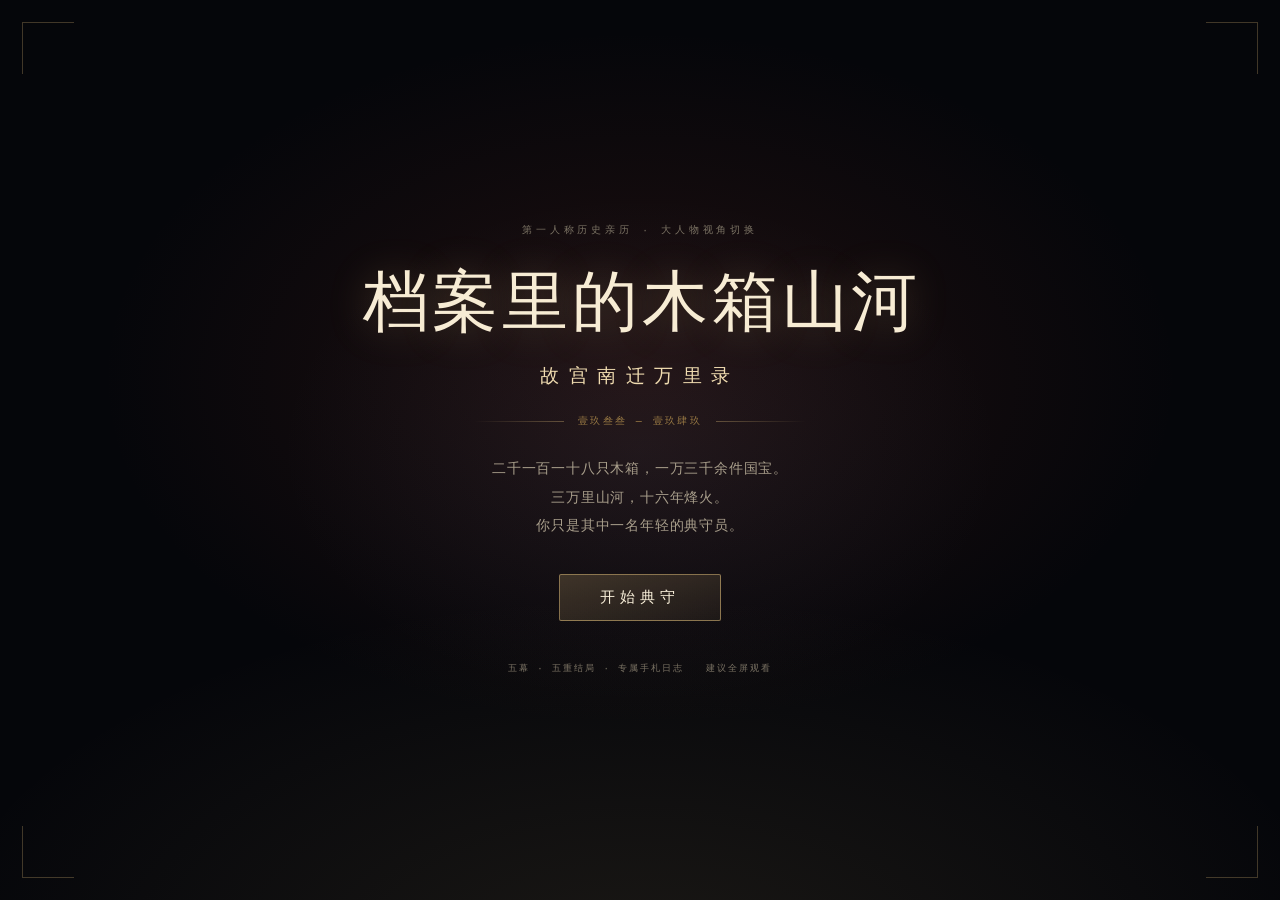
==== commit 4a2e6020: "Add files via upload" ====
--- a/index.html
+++ b/index.html
@@ -32,6 +32,7 @@
     </div>
   </div>
   <nav class="hud-actions" aria-label="功能">
+    <button data-act="diary">日志 (<span id="diaryCount">0</span>)</button>
     <button data-act="history">回想</button>
     <button data-act="save">卷宗</button>
     <button data-act="endings">结局</button>
@@ -108,7 +109,7 @@
   </div>
 </div>
 
-<!-- 幕次卡挂载点 -->
+<!-- 幕次卡 / 日志手札挂载点 -->
 <div class="actcard-host" id="actcardHost"></div>
 
 <!-- 开场 -->
@@ -124,7 +125,7 @@
       <button class="btn-primary" id="btnStart">开始典守</button>
       <button class="btn-ghost" id="btnContinue" hidden>续上旧档</button>
     </div>
-    <div class="ct-foot"><span>五幕 · 五重结局</span><span>建议全屏观看</span></div>
+    <div class="ct-foot"><span>五幕 · 五重结局 · 专属手札日志</span><span>建议全屏观看</span></div>
   </div>
   <div class="ct-corner tl"></div><div class="ct-corner tr"></div>
   <div class="ct-corner bl"></div><div class="ct-corner br"></div>
@@ -138,4 +139,4 @@
 <script src="assets/js/bg.js"></script>
 <script src="assets/js/app.js"></script>
 </body>
-</html>
+</html>
--- a/assets/css/style.css
+++ b/assets/css/style.css
@@ -81,28 +81,28 @@
   padding:18px 26px 0;pointer-events:none;
 }
 .hud-left{display:flex;flex-direction:column;gap:5px;pointer-events:auto;}
-.hud-brand{display:flex;align-items:center;gap:9px;}
+.hud-brand{display:flex;align-items:center;gap:10px;}
 .hud-seal{
-  width:24px;height:24px;display:grid;place-items:center;border-radius:2px;
-  font-family:var(--kai);font-size:14px;color:#f7ecd6;
+  width:27px;height:27px;display:grid;place-items:center;border-radius:2px;
+  font-family:var(--kai);font-size:16px;color:#f7ecd6;
   background:linear-gradient(160deg,#c05540,#8d2f20);
   box-shadow:0 2px 10px rgba(0,0,0,.5), inset 0 0 0 1px rgba(255,220,180,.25);
 }
 .hud-brand b{
-  font-family:var(--kai);font-size:17px;font-weight:500;letter-spacing:.2em;color:#f4e9d3;
-  text-shadow:0 2px 12px rgba(0,0,0,.9);
+  font-family:var(--kai);font-size:20px;font-weight:500;letter-spacing:.18em;color:#f6ecd8;
+  text-shadow:0 2px 12px rgba(0,0,0,.95);
 }
 .hud-scene{
-  font-family:var(--mono);font-size:10px;letter-spacing:.13em;color:rgba(230,220,200,.52);
-  text-shadow:0 1px 8px rgba(0,0,0,.9);padding-left:2px;
-}
-.hud-scene em{font-style:normal;opacity:.45;margin:0 5px;}
-.hud-actions{display:flex;gap:2px;pointer-events:auto;}
+  font-family:var(--mono);font-size:12px;letter-spacing:.12em;color:rgba(236,226,206,.66);
+  text-shadow:0 1px 8px rgba(0,0,0,.95);padding-left:2px;
+}
+.hud-scene em{font-style:normal;opacity:.45;margin:0 6px;}
+.hud-actions{display:flex;gap:4px;pointer-events:auto;}
 .hud-actions button{
   background:transparent;border:1px solid transparent;border-radius:2px;
-  color:rgba(238,230,214,.62);font-family:var(--kai);font-size:12.5px;letter-spacing:.16em;
-  padding:6px 11px;cursor:pointer;transition:.28s;
-  text-shadow:0 1px 8px rgba(0,0,0,.8);
+  color:rgba(240,232,218,.72);font-family:var(--kai);font-size:15px;letter-spacing:.16em;
+  padding:8px 14px;cursor:pointer;transition:.28s;
+  text-shadow:0 1px 8px rgba(0,0,0,.85);
 }
 .hud-actions button:hover{color:var(--gold-2);border-color:var(--line-2);background:rgba(20,16,12,.5);}
 
@@ -111,18 +111,18 @@
   position:fixed;z-index:30;cursor:pointer;
   background:rgba(10,12,15,.42);backdrop-filter:blur(6px);
   border:1px solid var(--line);border-radius:2px;
-  color:rgba(238,230,214,.72);transition:.3s;
+  color:rgba(238,230,214,.78);transition:.3s;
 }
 .rail-l{
   left:0;top:50%;transform:translateY(-50%);
-  display:flex;flex-direction:column;align-items:center;gap:8px;
-  padding:16px 9px;border-left:0;border-radius:0 3px 3px 0;
-}
-.rail-l:hover{border-color:var(--line-2);background:rgba(24,20,16,.7);color:var(--gold-2);padding-left:13px;}
-.rail-ico{font-size:13px;opacity:.8;}
-.rail-txt{writing-mode:vertical-rl;font-family:var(--kai);font-size:13px;letter-spacing:.34em;}
-.rail-num{font-family:var(--mono);font-size:9px;font-style:normal;color:var(--gold-dim);
-  letter-spacing:.05em;white-space:nowrap;}
+  display:flex;flex-direction:column;align-items:center;gap:9px;
+  padding:18px 12px;border-left:0;border-radius:0 3px 3px 0;
+}
+.rail-l:hover{border-color:var(--line-2);background:rgba(24,20,16,.7);color:var(--gold-2);padding-left:16px;}
+.rail-ico{font-size:15px;opacity:.85;}
+.rail-txt{writing-mode:vertical-rl;font-family:var(--kai);font-size:15.5px;letter-spacing:.34em;}
+.rail-num{font-family:var(--mono);font-size:11px;font-style:normal;color:var(--gold-dim);
+  letter-spacing:.04em;white-space:nowrap;}
 
 /* ---------- 右侧行程图 ---------- */
 .minimap{
@@ -161,7 +161,7 @@
 /* 字幕 */
 .subtitle{position:relative;padding:4px 0 0;}
 .sub-file{
-  font-family:var(--mono);font-size:9px;letter-spacing:.24em;color:rgba(217,184,119,.42);
+  font-family:var(--mono);font-size:10.5px;letter-spacing:.24em;color:rgba(217,184,119,.55);
   margin-bottom:10px;text-shadow:0 1px 6px rgba(0,0,0,.9);
 }
 .sub-lines{
@@ -204,19 +204,19 @@
 @keyframes blink{50%{opacity:0;}}
 
 /* 字幕底部工具 */
-.sub-foot{display:flex;align-items:center;justify-content:space-between;margin-top:8px;gap:12px;}
-.sub-ctrl{display:flex;gap:4px;opacity:.72;transition:.3s;}
+.sub-foot{display:flex;align-items:center;justify-content:space-between;margin-top:10px;gap:12px;}
+.sub-ctrl{display:flex;gap:5px;opacity:.8;transition:.3s;}
 .sub-ctrl:hover{opacity:1;}
 .sub-ctrl button{
   background:none;border:1px solid transparent;border-radius:2px;cursor:pointer;
-  font-family:var(--kai);font-size:11px;letter-spacing:.14em;color:rgba(230,220,200,.6);
-  padding:4px 8px;transition:.25s;
+  font-family:var(--kai);font-size:13.5px;letter-spacing:.14em;color:rgba(236,226,206,.72);
+  padding:6px 11px;transition:.25s;
 }
 .sub-ctrl button:hover{color:var(--gold-2);border-color:var(--line);}
 .sub-ctrl button.is-on{color:var(--gold-2);border-color:var(--line-2);}
 .sub-hint{
-  display:flex;align-items:center;gap:7px;
-  font-family:var(--kai);font-size:11.5px;letter-spacing:.3em;color:rgba(238,228,206,.5);
+  display:flex;align-items:center;gap:8px;
+  font-family:var(--kai);font-size:13px;letter-spacing:.3em;color:rgba(238,228,206,.6);
   animation:hintPulse 2.6s ease-in-out infinite;
 }
 .sub-hint[hidden]{display:none;}
@@ -376,7 +376,7 @@
 .modal{position:fixed;inset:0;z-index:70;display:grid;place-items:center;padding:24px;
   background:rgba(4,5,7,.8);backdrop-filter:blur(8px);animation:ovIn .28s ease both;}
 .modal[hidden]{display:none;}
-.modal-card{width:min(760px,100%);max-height:82vh;display:flex;flex-direction:column;
+.modal-card{width:min(820px,100%);max-height:85vh;display:flex;flex-direction:column;
   background:linear-gradient(165deg,#14161a,#0b0c0e);border:1px solid var(--line-2);
   box-shadow:0 40px 100px -40px #000;animation:modalIn .4s cubic-bezier(.2,.9,.3,1) both;}
 @keyframes modalIn{from{opacity:0;transform:translateY(12px);}to{opacity:1;transform:none;}}
@@ -439,26 +439,141 @@
   font-family:var(--kai);font-size:11px;letter-spacing:.44em;color:var(--text-faint);
   animation:hintPulse 2.4s ease-in-out infinite;}
 
+/* ---------- 典守员私人工作日志（手札纸张与弹出层） ---------- */
+.diary-pop{
+  position:fixed;inset:0;z-index:82;display:grid;place-items:center;padding:20px;
+  background:rgba(4,5,8,.84);backdrop-filter:blur(10px);
+  opacity:0;transition:opacity .42s ease;
+}
+.diary-pop.is-in{opacity:1;}
+.diary-pop.is-out{opacity:0;}
+.dp-wrap{
+  width:min(650px,96vw);display:flex;flex-direction:column;align-items:center;gap:14px;
+  transform:translateY(14px) scale(.98);transition:transform .5s cubic-bezier(.2,.9,.3,1);
+}
+.diary-pop.is-in .dp-wrap{transform:none;}
+.dp-badge{
+  font-family:var(--kai);font-size:13px;letter-spacing:.26em;color:var(--gold-2);
+  padding:5px 16px;border:1px solid var(--line-2);border-radius:20px;
+  background:rgba(22,18,12,.78);
+}
+.dp-actions{margin-top:4px;}
+
+.diary-sheet{
+  position:relative;width:100%;padding:26px 30px 22px;
+  background:
+    repeating-linear-gradient(180deg, transparent 0, transparent 31px, rgba(138,104,62,.13) 31px, rgba(138,104,62,.13) 32px),
+    linear-gradient(165deg, #f6eed9 0%, #eadbc0 55%, #e1cfa9 100%);
+  color:#2b2218;border-radius:3px;
+  border:1px solid rgba(120,86,44,.48);
+  box-shadow:0 24px 60px -24px rgba(0,0,0,.9), inset 0 0 0 4px rgba(255,250,240,.45), inset 0 0 36px rgba(130,90,40,.14);
+  text-align:left;
+}
+.ds-head{
+  display:flex;align-items:center;justify-content:space-between;
+  padding-bottom:8px;border-bottom:1px solid rgba(120,86,44,.32);
+}
+.ds-kicker{
+  font-family:var(--mono);font-size:10.5px;letter-spacing:.2em;color:#7a5c38;
+}
+.ds-seal{
+  width:34px;height:34px;display:grid;place-items:center;
+  border:1.5px solid rgba(168,52,36,.75);color:#9e2f20;
+  font-family:var(--kai);font-size:11px;letter-spacing:.08em;
+  transform:rotate(-8deg);background:rgba(178,60,40,.06);
+}
+.ds-date{
+  margin-top:10px;font-family:var(--mono);font-size:11.5px;letter-spacing:.08em;color:#6e5233;
+}
+.ds-vol{
+  margin:4px 0 4px;font-family:var(--kai);font-size:21px;font-weight:600;letter-spacing:.14em;color:#23180d;
+}
+.ds-role{
+  display:inline-block;margin-bottom:12px;padding:2px 9px;
+  font-family:var(--mono);font-size:10px;letter-spacing:.1em;
+  color:#7c3321;background:rgba(168,58,38,.09);border:1px solid rgba(168,58,38,.28);border-radius:2px;
+}
+.ds-lines p{
+  margin:0 0 10px;font-family:var(--kai);font-size:16px;line-height:1.95;
+  color:#2c2217;text-indent:2em;text-align:justify;
+}
+.ds-foot{
+  margin-top:14px;padding-top:10px;border-top:1px dashed rgba(120,86,44,.35);
+  display:flex;align-items:center;justify-content:space-between;flex-wrap:wrap;gap:8px;
+  font-family:var(--kai);font-size:12px;letter-spacing:.14em;color:#6b5235;
+}
+.ds-foot em{
+  font-style:normal;font-family:var(--mono);font-size:10px;letter-spacing:.04em;color:#846a4b;
+}
+
+.diary-book-intro{
+  margin-bottom:16px;padding-bottom:12px;border-bottom:1px solid var(--line);
+}
+.db-title-row{display:flex;align-items:flex-start;justify-content:space-between;gap:14px;flex-wrap:wrap;}
+.db-title-row h4{margin:0 0 4px;font-family:var(--kai);font-size:17px;letter-spacing:.18em;color:var(--gold-2);font-weight:400;}
+.db-title-row p{margin:0;font-size:12.5px;color:var(--text-dim);line-height:1.7;max-width:540px;}
+.db-export-btn{padding:8px 16px;font-size:12px;}
+.diary-book-list{display:flex;flex-direction:column;gap:18px;}
+.diary-empty{
+  padding:36px 20px;text-align:center;border:1px dashed var(--line);
+  font-family:var(--kai);font-size:14.5px;color:var(--text-dim);line-height:2;
+}
+.diary-meta-bar{
+  margin-top:18px;padding-top:12px;border-top:1px solid var(--line);
+  display:flex;justify-content:space-between;flex-wrap:wrap;gap:10px;
+  font-family:var(--mono);font-size:11px;color:var(--text-faint);
+}
+.diary-meta-bar b{color:var(--gold-2);font-weight:400;}
+
+/* 结局页内嵌《我的万里典守录》 */
+.ek-diary-section{
+  margin-top:30px;padding-top:24px;border-top:1px solid var(--line);
+}
+.ek-diary-head{
+  display:flex;align-items:center;justify-content:space-between;flex-wrap:wrap;gap:12px;margin-bottom:16px;
+}
+.ek-diary-head h3{
+  margin:0;font-family:var(--kai);font-size:19px;letter-spacing:.2em;color:var(--gold-2);font-weight:400;
+}
+.ek-diary-head p{
+  margin:3px 0 0;font-family:var(--mono);font-size:10.5px;letter-spacing:.08em;color:var(--text-faint);
+}
+.ek-diary-grid{
+  display:grid;grid-template-columns:repeat(auto-fit, minmax(290px, 1fr));gap:16px;
+}
+.ek-diary-grid .diary-sheet{padding:20px 22px 16px;}
+.ek-diary-grid .ds-vol{font-size:18px;}
+.ek-diary-grid .ds-lines p{font-size:14.5px;line-height:1.85;}
+
 /* ---------- 结局 ---------- */
 .ending-stage{
   position:fixed;inset:0;z-index:15;display:flex;align-items:center;justify-content:center;
-  padding:60px 24px;background:rgba(4,5,7,.9);backdrop-filter:blur(10px);
+  padding:56px 24px;background:rgba(4,5,7,.9);backdrop-filter:blur(10px);
   animation:ovIn .8s ease both;
+  background-size:cover;background-position:center 42%;background-repeat:no-repeat;
 }
 .ending-stage[hidden]{display:none;}
-.ending-card-big{width:100%;max-width:1080px;padding:44px 50px;position:relative;
-  background:linear-gradient(165deg,rgba(23,25,30,.96),rgba(10,11,13,.98));
+.ending-stage.has-art{background-color:#04050a;}
+.ending-stage.has-art::before{
+  content:"";position:absolute;inset:0;pointer-events:none;
+  background:
+    radial-gradient(120% 90% at 50% 30%, transparent 30%, rgba(3,4,6,.55) 100%),
+    linear-gradient(180deg, rgba(3,4,6,.62) 0%, rgba(3,4,6,.18) 30%, rgba(3,4,6,.30) 60%, rgba(3,4,6,.86) 100%);
+}
+.ending-card-big{position:relative;z-index:2;width:100%;max-width:1160px;padding:48px 54px;
+  background:linear-gradient(165deg,rgba(20,22,27,.90),rgba(8,9,11,.94));
+  backdrop-filter:blur(16px) saturate(.9);
   border:1px solid var(--line-2);box-shadow:0 50px 120px -50px #000;
-  animation:modalIn .9s cubic-bezier(.2,.9,.3,1) both;max-height:90vh;overflow:auto;}
-.ek-kicker{font-family:var(--mono);font-size:10px;letter-spacing:.24em;color:var(--gold-dim);}
-.ending-card-big h2{font-family:var(--kai);font-size:clamp(30px,4.2vw,44px);letter-spacing:.24em;
-  color:#f7ecd4;margin:12px 0 4px;font-weight:400;}
-.ek-sub{font-family:var(--kai);font-size:15px;letter-spacing:.42em;color:var(--gold-dim);}
+  animation:modalIn .9s cubic-bezier(.2,.9,.3,1) both;max-height:92vh;overflow:auto;}
+.ek-kicker{font-family:var(--mono);font-size:11.5px;letter-spacing:.26em;color:var(--gold-dim);}
+.ending-card-big h2{font-family:var(--kai);font-size:clamp(36px,4.8vw,54px);letter-spacing:.22em;
+  color:#f9efda;margin:14px 0 6px;font-weight:400;text-shadow:0 4px 30px rgba(0,0,0,.6);}
+.ek-sub{font-family:var(--kai);font-size:clamp(16px,1.5vw,19px);letter-spacing:.44em;color:var(--gold-2);}
 
 /* 结局正文 + 此行路线图 */
-.ek-grid{display:grid;grid-template-columns:minmax(0,1fr) 392px;gap:40px;align-items:start;margin-top:24px;}
-.ek-body{font-size:15px;line-height:2.15;color:var(--text-2);text-align:justify;}
-.ek-body p{margin:0 0 14px;}
+.ek-grid{display:grid;grid-template-columns:minmax(0,1fr) 372px;gap:42px;align-items:start;margin-top:26px;}
+.ek-body{font-size:clamp(16px,1.15vw,18px);line-height:2.1;color:#e6ddca;text-align:justify;}
+.ek-body p{margin:0 0 16px;}
 .ek-side{position:sticky;top:0;}
 .ek-side-title{
   font-family:var(--kai);font-size:12px;letter-spacing:.34em;color:var(--gold-2);
@@ -574,31 +689,38 @@
 @media (max-width:1024px){
   :root{--col:92vw;}
   .hud{padding:12px 14px 0;}
-  .hud-brand b{font-size:15px;}
-  .hud-scene{font-size:9px;}
-  .hud-actions button{font-size:11.5px;padding:5px 8px;}
+  .hud-brand b{font-size:16px;}
+  .hud-seal{width:24px;height:24px;font-size:14px;}
+  .hud-scene{font-size:10px;}
+  .hud-actions button{font-size:12.5px;padding:6px 9px;}
   .minimap{width:auto;right:10px;top:56px;transform:none;padding:5px 10px;
     display:flex;align-items:center;gap:8px;}
   .minimap:hover{transform:translateX(-2px);}
   .minimap .mm-canvas{display:none;}
   .mm-bar{padding:0;gap:6px;}
-  .rail-l{padding:12px 7px;}
+  .rail-l{padding:13px 9px;}
+  .rail-txt{font-size:14px;}
   .stage{padding:0 0 14px;}
   .stage-col{max-height:calc(100vh - 78px);}
   .sub-lines{max-height:38vh;}
-  .line{font-size:17px;line-height:1.9;}
+  .line{font-size:18px;line-height:1.9;}
+  .sub-ctrl button{font-size:12.5px;}
   .choice{padding:13px 15px;gap:12px;font-size:16px;}
   .drawer{width:min(340px,88vw);}
   .ov-art{width:min(62vw,320px);}
   .ov-map{flex-direction:column;}
   .ov-map-side{flex:0 0 auto;width:100%;}
-  .ending-card-big{padding:30px 24px;}
-  .ending-seal{right:18px;top:22px;width:50px;height:50px;font-size:13px;}
+  .ending-stage{padding:16px 10px;}
+  .ending-card-big{padding:26px 20px;max-height:94vh;}
+  .ending-seal{right:16px;top:18px;width:50px;height:50px;font-size:13px;}
   .toast{bottom:76px;font-size:11.5px;}
+  .diary-sheet{padding:20px 18px 16px;}
 }
 @media (max-width:520px){
   .hud-brand b{letter-spacing:.12em;}
-  .hud-actions button{letter-spacing:.08em;}
+  .hud{flex-wrap:wrap;row-gap:2px;}
+  .hud-actions{margin-left:auto;}
+  .hud-actions button{letter-spacing:.06em;padding:5px 7px;font-size:11.5px;}
   .mm-bar{font-size:10px;}
   .sub-file{display:none;}
   .choice-sub{display:none;}
@@ -610,3 +732,163 @@
   *{animation-duration:.01ms !important;transition-duration:.01ms !important;}
   .bg.has-image{animation:none;}
 }
+
+/* ==========================================================================
+   手机端补充适配 · 仅 <=768px 生效
+   本段为纯追加：上方桌面规则一字未改。因层叠顺序在后，只在小屏覆盖；
+   桌面正常宽度（>768px）完全不受影响。
+   ========================================================================== */
+@media (max-width:768px){
+
+  /* 1) 刘海 / 状态栏 / 手势条安全区 */
+  .hud{
+    padding-top:calc(10px + env(safe-area-inset-top, 0px));
+    padding-left:calc(12px + env(safe-area-inset-left, 0px));
+    padding-right:calc(12px + env(safe-area-inset-right, 0px));
+  }
+  .overlay-bar{padding-top:calc(12px + env(safe-area-inset-top, 0px));}
+  .drawer{padding-top:env(safe-area-inset-top, 0px);}
+  .dr-foot{padding-bottom:calc(16px + env(safe-area-inset-bottom, 0px));}
+  .modal{padding-bottom:calc(20px + env(safe-area-inset-bottom, 0px));}
+  .toast{bottom:calc(78px + env(safe-area-inset-bottom, 0px));}
+
+  /* 2) 动态视口高度，躲开手机地址栏；不支持 dvh 时自动回退到上面的 vh */
+  .stage-col{max-height:calc(100dvh - 78px);}
+  .sub-lines{max-height:38dvh;}
+  .modal-card{max-height:88dvh;}
+  .ending-card-big{max-height:92dvh;}
+  .ov-map-canvas svg{max-height:70dvh;}
+
+  /* 3) 顶栏改两行，功能按钮横向可滑，不再挤压标题 */
+  .hud{flex-direction:column;flex-wrap:nowrap;align-items:stretch;gap:5px;}
+  .hud-left{min-width:0;}
+  .hud-brand b{font-size:15px;letter-spacing:.08em;white-space:nowrap;}
+  .hud-scene{
+    font-size:9.5px;letter-spacing:.06em;white-space:nowrap;
+    overflow:hidden;text-overflow:ellipsis;max-width:100%;
+  }
+  .hud-actions{
+    margin-left:0;width:100%;flex-wrap:nowrap;gap:4px;
+    overflow-x:auto;-webkit-overflow-scrolling:touch;scrollbar-width:none;
+    pointer-events:auto;padding-bottom:2px;
+  }
+  .hud-actions::-webkit-scrollbar{display:none;}
+  .hud-actions button{
+    flex:0 0 auto;min-height:40px;padding:6px 10px;
+    font-size:12px;letter-spacing:.04em;white-space:nowrap;
+    border:1px solid rgba(217,184,119,.18);background:rgba(10,12,15,.42);
+  }
+
+  /* 4) 文物 / 行程入口移到屏幕底部，给中间字幕让位 */
+  .stage{padding-bottom:calc(60px + env(safe-area-inset-bottom, 0px));}
+  .rail-l{
+    top:auto;bottom:calc(10px + env(safe-area-inset-bottom, 0px));
+    left:10px;transform:none;
+    flex-direction:row;align-items:center;gap:6px;
+    padding:8px 11px;border:1px solid var(--line);border-radius:3px;
+    background:rgba(10,12,15,.72);
+  }
+  .rail-l:hover{padding-left:11px;}
+  .rail-ico{font-size:12px;}
+  .rail-txt{writing-mode:horizontal-tb;font-size:12px;letter-spacing:.1em;}
+  .rail-num{font-size:10px;}
+  .minimap{
+    top:auto;bottom:calc(10px + env(safe-area-inset-bottom, 0px));
+    right:10px;transform:none;width:auto;padding:8px 11px;gap:6px;
+  }
+  .minimap:hover{transform:none;box-shadow:none;}
+  .mm-bar{font-size:10px;padding:0;}
+
+  /* 5) 字幕 / 选项：触摸面积够大，副标题不再丢 */
+  :root{--col:calc(100vw - 24px);}
+  .line{font-size:18px;line-height:1.85;}
+  .sub-foot{flex-wrap:wrap;gap:6px;}
+  .sub-ctrl button{min-height:40px;padding:8px 11px;font-size:12.5px;}
+  .sub-hint{font-size:11px;letter-spacing:.15em;}
+  .choice{min-height:52px;padding:12px 14px;gap:11px;font-size:16px;}
+  .choice-key{width:28px;height:28px;font-size:14px;}
+  .choice-sub{display:block;font-size:.7em;line-height:1.5;margin-top:4px;}
+
+  /* 选项出现时，手机上仍留得住字幕上下文，不被渐隐遮罩削碎 */
+  .stage.is-choosing .sub-lines{
+    max-height:13vh;max-height:13dvh;
+    -webkit-mask-image:none;mask-image:none;
+  }
+
+  /* 6) 弹层 / 抽屉：按钮够大、内容可滚、不被裁 */
+  .ob-btn{min-height:40px;height:auto;padding:8px 13px;}
+  .overlay-body{padding:16px 14px calc(24px + env(safe-area-inset-bottom, 0px));gap:20px;}
+  .dr-close,.modal-x{min-width:40px;min-height:40px;}
+  .modal-body{padding:16px 16px 22px;font-size:13.5px;}
+  .ov-thumb{width:48px;height:48px;}
+  .slot-del{min-width:40px;min-height:40px;}
+  .ov-art{width:min(62vw,280px);}
+  .ov-info{min-width:0;}
+  .relic-grid{gap:7px;}
+  .endings-grid{grid-template-columns:repeat(auto-fill,minmax(150px,1fr));gap:9px;}
+  .ec-title{font-size:16px;letter-spacing:.1em;}
+
+  /* 7) 手札 / 幕次卡：内容超高时可滚动，不再被上下裁掉 */
+  .diary-pop{
+    display:flex;align-items:flex-start;align-items:safe center;justify-content:center;
+    overflow-y:auto;-webkit-overflow-scrolling:touch;
+  }
+  .dp-wrap{margin:auto;flex:0 0 auto;}
+  .diary-sheet{padding:18px 16px 16px;}
+  .ds-lines p{font-size:15px;line-height:1.85;}
+  .actcard{overflow-y:auto;}
+  .ac-inner{gap:22px;padding:16px;}
+  .ac-title{font-size:clamp(28px,9vw,44px);}
+  .ac-hint{bottom:calc(18px + env(safe-area-inset-bottom, 0px));}
+
+  /* 8) 开场页：小屏也能滚到「开始典守」 */
+  .curtain{
+    display:flex;align-items:flex-start;align-items:safe center;justify-content:center;
+    overflow-y:auto;-webkit-overflow-scrolling:touch;
+  }
+  .curtain-inner{
+    margin:auto;flex:0 0 auto;max-width:100%;
+    padding:calc(22px + env(safe-area-inset-top, 0px)) 16px calc(26px + env(safe-area-inset-bottom, 0px));
+  }
+  .ct-kicker{margin-bottom:14px;font-size:9px;letter-spacing:.2em;}
+  .ct-title{flex-wrap:nowrap;gap:.06em;}
+  .ct-title span{font-size:clamp(25px,8.6vw,38px);}
+  .ct-rule{margin:12px 0 4px;gap:8px;}
+  .ct-rule em{font-size:9px;letter-spacing:.14em;}
+  .ct-sub{margin-top:14px;font-size:14px;letter-spacing:.28em;}
+  .ct-desc{margin-top:16px;font-size:12.5px;line-height:1.95;}
+  .ct-actions{margin-top:22px;gap:10px;}
+  .btn-primary,.btn-ghost{min-height:48px;padding:12px 22px;font-size:14px;letter-spacing:.2em;}
+  .ct-foot{margin-top:22px;gap:10px;flex-wrap:wrap;font-size:8.5px;}
+  .ct-corner{width:30px;height:30px;}
+  .ct-corner.tl,.ct-corner.tr{top:12px;}
+  .ct-corner.bl,.ct-corner.br{bottom:12px;}
+  .ct-corner.tl,.ct-corner.bl{left:12px;}
+  .ct-corner.tr,.ct-corner.br{right:12px;}
+}
+
+/* 触屏没有 hover：去掉点完会「粘住」的位移与变色 */
+@media (max-width:768px) and (hover:none){
+  .choice:hover{transform:none;}
+  .rail-l:hover{color:rgba(238,230,214,.78);border-color:var(--line);background:rgba(10,12,15,.72);}
+  .minimap:hover{border-color:var(--line);}
+  .relic:hover,.slot:hover,.ov-thumb:hover{transform:none;}
+}
+
+/* 横屏矮屏（手机横过来）：压缩纵向间距，保证按钮仍可点 */
+@media (max-width:1024px) and (max-height:520px) and (orientation:landscape){
+  .hud{padding-top:calc(6px + env(safe-area-inset-top, 0px));}
+  .hud-scene{display:none;}
+  .hud-actions button{min-height:34px;padding:4px 9px;font-size:11px;}
+  .ct-kicker,.ct-foot{display:none;}
+  .ct-title span{font-size:clamp(20px,4.6vh,32px);}
+  .ct-rule{margin:8px 0 2px;}
+  .ct-sub{margin-top:8px;font-size:12px;}
+  .ct-desc{margin-top:8px;font-size:11px;line-height:1.7;}
+  .ct-actions{margin-top:12px;}
+  .btn-primary,.btn-ghost{min-height:40px;padding:8px 18px;}
+  .stage-col{max-height:calc(100dvh - 66px);}
+  .sub-lines{max-height:26dvh;}
+  .stage{padding-bottom:calc(48px + env(safe-area-inset-bottom, 0px));}
+  .toast{bottom:calc(58px + env(safe-area-inset-bottom, 0px));}
+}
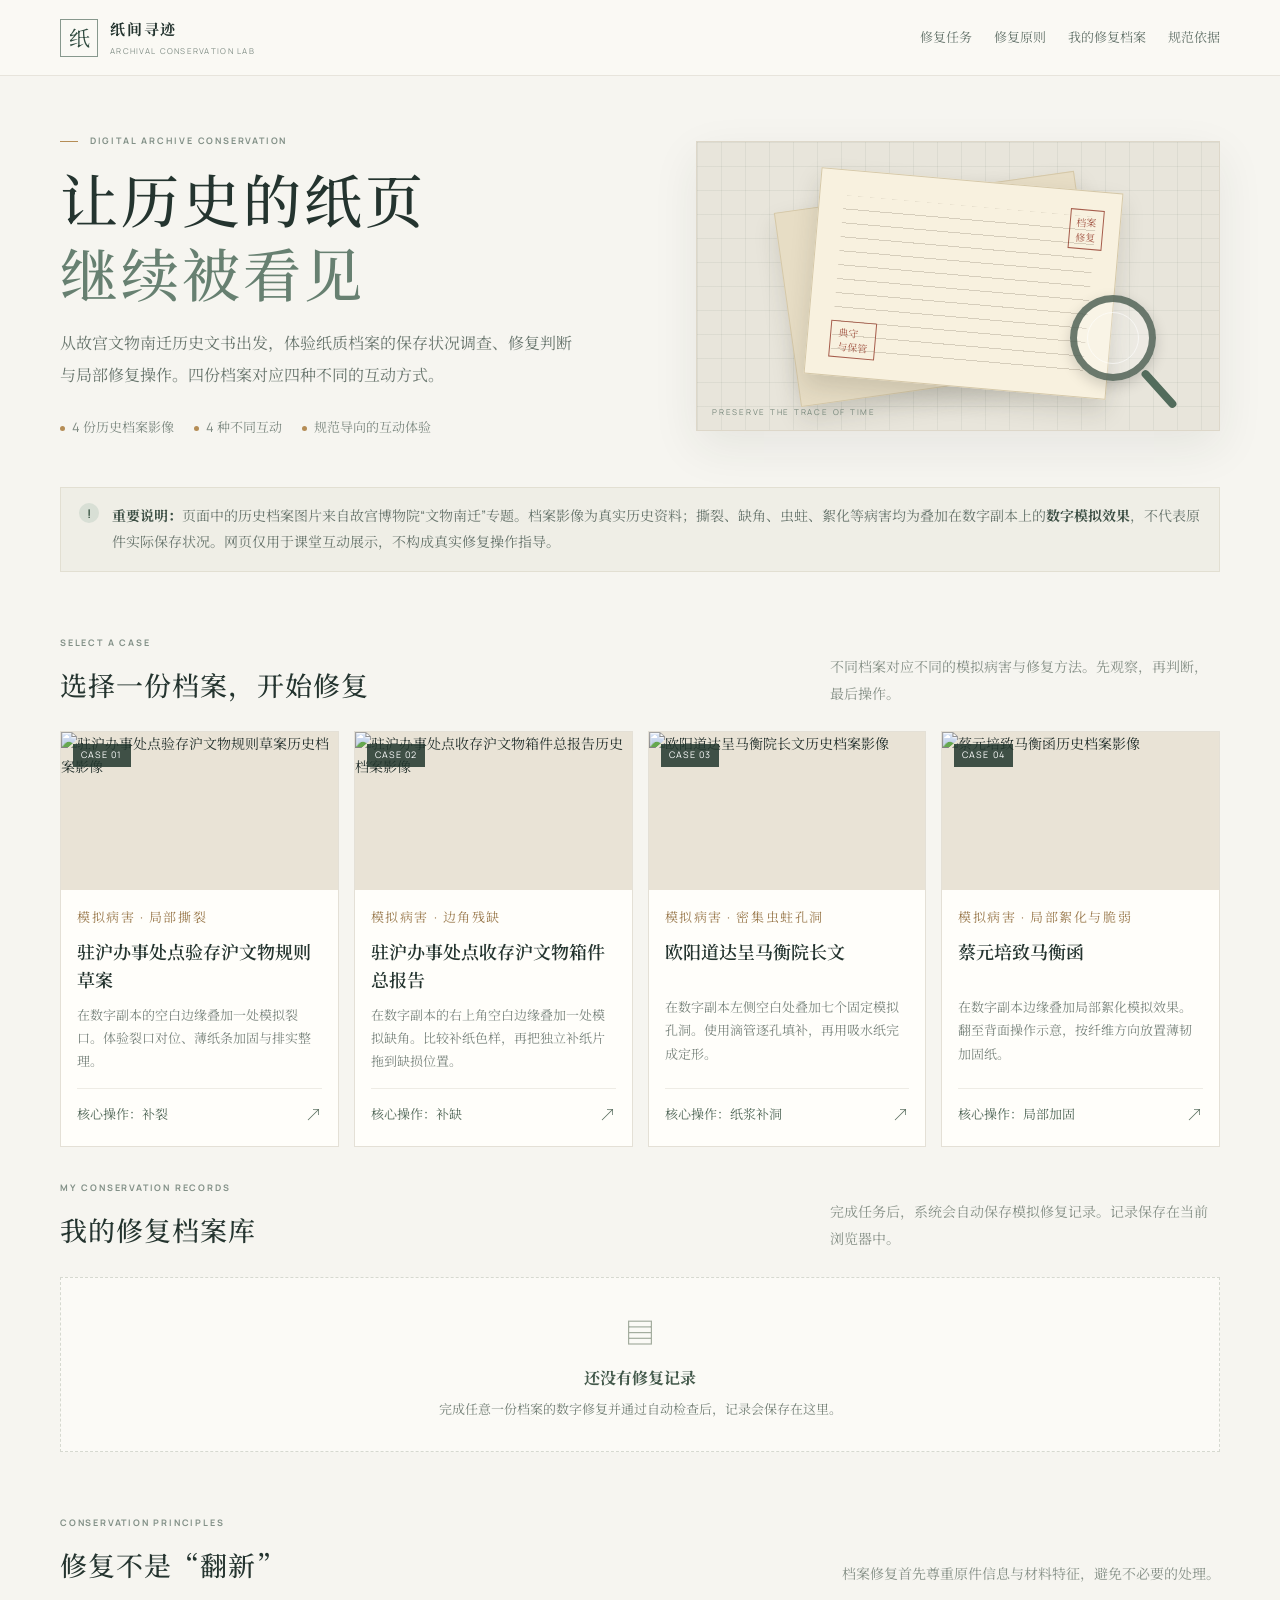
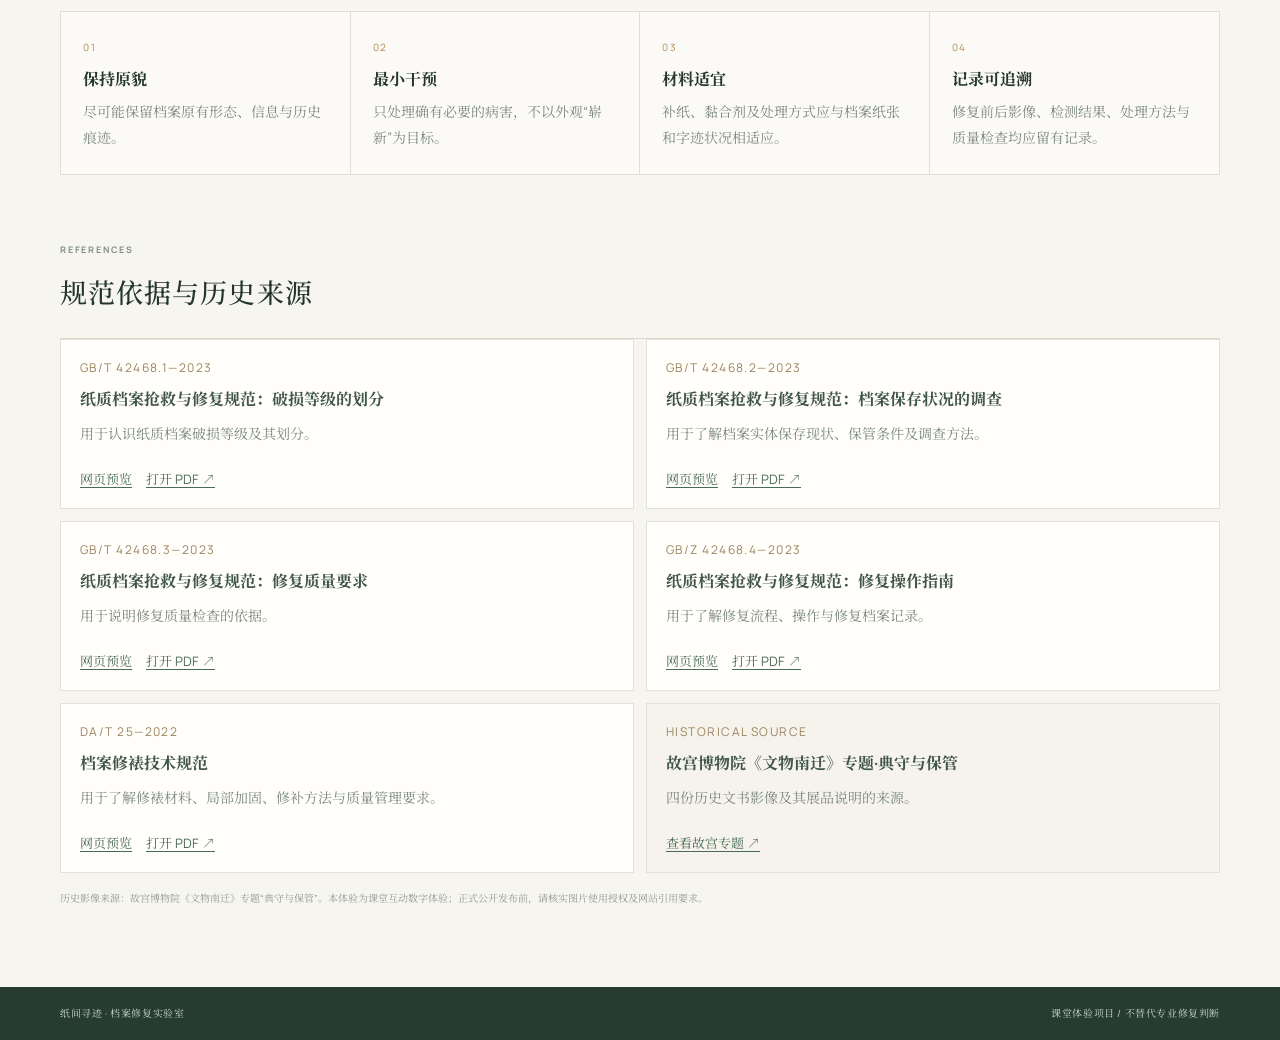
==== commit a925882c: "Add files via upload" ====
--- a/index.html
+++ b/index.html
@@ -1,142 +1,181 @@
-<!DOCTYPE html>
+<!doctype html>
 <html lang="zh-CN">
 <head>
-<meta charset="utf-8">
-<meta name="viewport" content="width=device-width, initial-scale=1, viewport-fit=cover">
-<title>档案里的木箱山河 · 故宫南迁万里录（1933—1949）</title>
-<meta name="description" content="第一人称历史亲历 · 多分支互动文游。《档案里的木箱山河：故宫南迁万里录》以一名年轻典守员的视角，走过故宫文物南迁的万里长路，五重结局，由你选择。">
-<meta name="theme-color" content="#05070a">
-<meta property="og:title" content="档案里的木箱山河 · 故宫南迁万里录">
-<meta property="og:description" content="五幕、五重结局的互动叙事。你来典守。">
-<meta property="og:type" content="website">
-<link rel="icon" href="data:image/svg+xml,%3Csvg xmlns='http://www.w3.org/2000/svg' viewBox='0 0 64 64'%3E%3Crect width='64' height='64' rx='8' fill='%23090b0e'/%3E%3Crect x='9' y='9' width='46' height='46' fill='none' stroke='%23b24a34' stroke-width='3'/%3E%3Ctext x='32' y='43' font-size='30' text-anchor='middle' fill='%23d9b877' font-family='serif'%3E守%3C/text%3E%3C/svg%3E">
-<link rel="stylesheet" href="assets/css/style.css">
+  <meta charset="utf-8">
+  <meta name="viewport" content="width=device-width, initial-scale=1">
+  <meta name="theme-color" content="#253d35">
+  <meta name="description" content="以故宫博物院文物南迁历史档案影像为素材的纸质档案修复数字模拟体验。">
+  <title>纸间寻迹｜档案修复实验室 V4.0</title>
+  <link rel="preconnect" href="https://img.dpm.org.cn">
+  <link rel="stylesheet" href="styles.css">
 </head>
 <body>
+  <header class="topbar">
+    <a class="brand" href="#top" aria-label="纸间寻迹首页">
+      <span class="brand-mark">纸</span>
+      <span><strong>纸间寻迹</strong><small>ARCHIVAL CONSERVATION LAB</small></span>
+    </a>
+    <nav class="topnav" aria-label="主导航">
+      <a href="#cases">修复任务</a>
+      <a href="#principles">修复原则</a>
+      <a href="#archiveRecords">我的修复档案</a>
+      <a href="#standards">规范依据</a>
+    </nav>
+  </header>
 
-<!-- 背景层：程序化天候底片，或你的插画 -->
-<div class="bg" id="bg"></div>
-<canvas class="fx" id="fx" aria-hidden="true"></canvas>
-<div class="veil" aria-hidden="true"></div>
-<div class="grain" aria-hidden="true"></div>
+  <main id="top">
+    <section class="hero wrap">
+      <div class="hero-copy">
+        <p class="eyebrow"><span></span> DIGITAL ARCHIVE CONSERVATION</p>
+        <h1>让历史的纸页<br><em>继续被看见</em></h1>
+        <p class="hero-lead">从故宫文物南迁历史文书出发，体验纸质档案的保存状况调查、修复判断与局部修复操作。四份档案对应四种不同的互动方式。</p>
+        <div class="hero-meta">
+          <span><i class="meta-dot"></i>4 份历史档案影像</span>
+          <span><i class="meta-dot"></i>4 种不同互动</span>
+          <span><i class="meta-dot"></i>规范导向的互动体验</span>
+        </div>
+      </div>
+      <div class="hero-art" aria-hidden="true">
+        <div class="art-grid"></div>
+        <div class="paper-sheet sheet-back"></div>
+        <div class="paper-sheet sheet-front">
+          <div class="paper-stamp">档案<br>修复</div>
+          <div class="paper-lines"></div>
+          <div class="paper-seal">典守<br>与保管</div>
+        </div>
+        <div class="magnifier"><span></span></div>
+        <div class="hero-caption">PRESERVE THE TRACE OF TIME</div>
+      </div>
+    </section>
 
-<!-- 顶栏 -->
-<header class="hud">
-  <div class="hud-left">
-    <div class="hud-brand">
-      <span class="hud-seal">守</span>
-      <b>档案里的木箱山河</b>
+    <section class="notice wrap" role="note">
+      <span class="notice-icon">!</span>
+      <p><strong>重要说明：</strong>页面中的历史档案图片来自故宫博物院“文物南迁”专题。档案影像为真实历史资料；撕裂、缺角、虫蛀、絮化等病害均为叠加在数字副本上的<strong>数字模拟效果</strong>，不代表原件实际保存状况。网页仅用于课堂互动展示，不构成真实修复操作指导。</p>
+    </section>
+
+    <section class="section wrap" id="cases">
+      <div class="section-heading">
+        <div><p class="eyebrow">SELECT A CASE</p><h2>选择一份档案，开始修复</h2></div>
+        <p class="section-note">不同档案对应不同的模拟病害与修复方法。先观察，再判断，最后操作。</p>
+      </div>
+      <div class="case-grid" id="caseGrid"></div>
+    </section>
+
+    <section class="section archive-section wrap" id="archiveRecords">
+      <div class="section-heading">
+        <div><p class="eyebrow">MY CONSERVATION RECORDS</p><h2>我的修复档案库</h2></div>
+        <p class="section-note">完成任务后，系统会自动保存模拟修复记录。记录保存在当前浏览器中。</p>
+      </div>
+      <div id="archiveList" class="archive-list"></div>
+    </section>
+
+    <section class="section principles wrap" id="principles">
+      <div class="section-heading">
+        <div><p class="eyebrow">CONSERVATION PRINCIPLES</p><h2>修复不是“翻新”</h2></div>
+        <p class="section-note">档案修复首先尊重原件信息与材料特征，避免不必要的处理。</p>
+      </div>
+      <div class="principle-grid">
+        <article><span>01</span><h3>保持原貌</h3><p>尽可能保留档案原有形态、信息与历史痕迹。</p></article>
+        <article><span>02</span><h3>最小干预</h3><p>只处理确有必要的病害，不以外观“崭新”为目标。</p></article>
+        <article><span>03</span><h3>材料适宜</h3><p>补纸、黏合剂及处理方式应与档案纸张和字迹状况相适应。</p></article>
+        <article><span>04</span><h3>记录可追溯</h3><p>修复前后影像、检测结果、处理方法与质量检查均应留有记录。</p></article>
+      </div>
+    </section>
+
+    <section class="section standards wrap" id="standards">
+      <div class="section-heading">
+        <div><p class="eyebrow">REFERENCES</p><h2>规范依据与历史来源</h2></div>
+      </div>
+      <div class="reference-list standards-grid">
+        <article class="standard-card">
+          <span>GB/T 42468.1—2023</span><strong>纸质档案抢救与修复规范：破损等级的划分</strong>
+          <p>用于认识纸质档案破损等级及其划分。</p>
+          <div><button class="standard-preview" data-pdf="standards/GB-T-42468-1-2023.pdf" data-title="GB/T 42468.1—2023 破损等级的划分">网页预览</button><a href="standards/GB-T-42468-1-2023.pdf" target="_blank" rel="noreferrer">打开 PDF ↗</a></div>
+        </article>
+        <article class="standard-card">
+          <span>GB/T 42468.2—2023</span><strong>纸质档案抢救与修复规范：档案保存状况的调查</strong>
+          <p>用于了解档案实体保存现状、保管条件及调查方法。</p>
+          <div><button class="standard-preview" data-pdf="standards/GB-T-42468-2-2023.pdf" data-title="GB/T 42468.2—2023 档案保存状况的调查">网页预览</button><a href="standards/GB-T-42468-2-2023.pdf" target="_blank" rel="noreferrer">打开 PDF ↗</a></div>
+        </article>
+        <article class="standard-card">
+          <span>GB/T 42468.3—2023</span><strong>纸质档案抢救与修复规范：修复质量要求</strong>
+          <p>用于说明修复质量检查的依据。</p>
+          <div><button class="standard-preview" data-pdf="standards/GB-T-42468-3-2023.pdf" data-title="GB/T 42468.3—2023 修复质量要求">网页预览</button><a href="standards/GB-T-42468-3-2023.pdf" target="_blank" rel="noreferrer">打开 PDF ↗</a></div>
+        </article>
+        <article class="standard-card">
+          <span>GB/Z 42468.4—2023</span><strong>纸质档案抢救与修复规范：修复操作指南</strong>
+          <p>用于了解修复流程、操作与修复档案记录。</p>
+          <div><button class="standard-preview" data-pdf="standards/GB-Z-42468-4-2023.pdf" data-title="GB/Z 42468.4—2023 修复操作指南">网页预览</button><a href="standards/GB-Z-42468-4-2023.pdf" target="_blank" rel="noreferrer">打开 PDF ↗</a></div>
+        </article>
+        <article class="standard-card">
+          <span>DA/T 25—2022</span><strong>档案修裱技术规范</strong>
+          <p>用于了解修裱材料、局部加固、修补方法与质量管理要求。</p>
+          <div><button class="standard-preview" data-pdf="standards/DA-T-25-2022.pdf" data-title="DA/T 25—2022 档案修裱技术规范">网页预览</button><a href="standards/DA-T-25-2022.pdf" target="_blank" rel="noreferrer">打开 PDF ↗</a></div>
+        </article>
+        <article class="standard-card source-card">
+          <span>HISTORICAL SOURCE</span><strong>故宫博物院《文物南迁》专题·典守与保管</strong>
+          <p>四份历史文书影像及其展品说明的来源。</p>
+          <div><a href="https://www.dpm.org.cn/topic/move_south/keeping.html" target="_blank" rel="noreferrer">查看故宫专题 ↗</a></div>
+        </article>
+      </div>
+      <p class="source-note">历史影像来源：故宫博物院《文物南迁》专题“典守与保管”。本体验为课堂互动数字体验；正式公开发布前，请核实图片使用授权及网站引用要求。</p>
+    </section>
+  </main>
+
+  <section class="workspace-shell" id="workspace" hidden>
+    <div class="workspace-top wrap">
+      <button class="text-button" id="backToCases">← 返回档案库</button>
+      <div class="workspace-title"><span class="live-dot"></span><span>数字修复工作台</span><small id="workspaceCaseName"></small></div>
+      <button class="text-button" id="restartCase">重新开始 ↺</button>
     </div>
-    <div class="hud-scene">
-      <span id="hudAct">第一幕</span><em>·</em><span id="hudTime"></span><em>·</em><span id="hudPlace"></span>
+    <div class="progress-wrap wrap">
+      <div class="progress-label"><span id="stageLabel">01 / 06 · 保存状况调查</span><span id="progressPercent">12%</span></div>
+      <div class="progress-track"><span id="progressBar"></span></div>
+      <div class="step-labels" id="stepLabels"></div>
     </div>
+    <div class="workbench wrap">
+      <section class="document-panel panel">
+        <div class="panel-heading"><div><p class="eyebrow">DOCUMENT VIEWER</p><h2 id="documentTitle">档案影像</h2></div><span class="tag" id="imageSideLabel">历史影像 · 数字副本</span></div>
+        <div class="image-stage" id="imageStage">
+          <div class="image-inner" id="imageInner">
+            <img id="documentImage" alt="故宫文物南迁历史档案影像" draggable="false">
+            <svg id="damageSvg" viewBox="0 0 100 100" preserveAspectRatio="none" aria-label="数字模拟病害标记"></svg>
+            <svg id="backSchematic" viewBox="0 0 100 100" preserveAspectRatio="none" aria-label="背面操作示意图"></svg>
+            <svg id="repairSvg" viewBox="0 0 100 100" preserveAspectRatio="none" aria-label="档案修复互动操作区域"></svg>
+            <div class="image-watermark">数字模拟副本</div>
+          </div>
+          <div class="image-loading" id="imageFallback" hidden>档案影像暂时无法加载。请检查网络连接；历史影像由故宫博物院专题远程加载。</div>
+        </div>
+        <div class="viewer-toolbar">
+          <button class="tool-button" id="zoomOut" aria-label="缩小">−</button><span id="zoomValue">100%</span><button class="tool-button" id="zoomIn" aria-label="放大">＋</button>
+          <span class="toolbar-spacer"></span>
+          <button class="tool-button secondary" id="toggleDamage">隐藏模拟病害</button>
+          <button class="tool-button secondary" id="openOriginal">单独查看原始影像</button>
+        </div>
+        <div class="image-caption"><span id="imageCaption"></span><a id="imageSource" target="_blank" rel="noreferrer">查看故宫原始资料 ↗</a></div>
+        <div class="history-strip"><span class="history-icon">i</span><span>历史档案影像保持原样；所有病害与修复效果均由网页图层模拟，不会修改原始图片。</span></div>
+      </section>
+
+      <section class="task-panel panel">
+        <div class="task-panel-head"><p class="eyebrow">RESTORATION TASK</p><span class="task-counter" id="taskCounter">TASK 01</span></div>
+        <div id="taskContent" aria-live="polite"></div>
+      </section>
+    </div>
+  </section>
+
+  <footer class="footer">
+    <div class="wrap footer-inner"><span>纸间寻迹 · 档案修复实验室</span><span>课堂体验项目 / 不替代专业修复判断</span></div>
+  </footer>
+  <div class="toast" id="toast" role="status" aria-live="polite"></div>
+  <div id="gestureCursor" class="gesture-cursor" hidden aria-hidden="true"></div>
+  <div class="modal" id="modal" hidden aria-hidden="true">
+    <div class="modal-backdrop" data-modal-close></div>
+    <section class="modal-card" role="dialog" aria-modal="true" aria-labelledby="modalTitle">
+      <header class="modal-header"><h2 id="modalTitle">查看内容</h2><button class="modal-close" id="modalClose" aria-label="关闭">×</button></header>
+      <div class="modal-body" id="modalBody"></div>
+      <div class="modal-actions" id="modalActions"></div>
+    </section>
   </div>
-  <nav class="hud-actions" aria-label="功能">
-    <button data-act="diary">日志 (<span id="diaryCount">0</span>)</button>
-    <button data-act="history">回想</button>
-    <button data-act="save">卷宗</button>
-    <button data-act="endings">结局</button>
-    <button data-act="about">史料</button>
-  </nav>
-</header>
-
-<!-- 左侧：文物 -->
-<button class="rail rail-l" id="btnRelics" aria-label="文物陈列">
-  <span class="rail-ico">◫</span>
-  <span class="rail-txt">文物</span>
-  <em class="rail-num" id="relicCount">0/13</em>
-</button>
-
-<!-- 右下：行程图 -->
-<div class="minimap" id="btnMap" role="button" tabindex="0" aria-label="南迁路线图">
-  <div class="mm-canvas" id="mapMini"></div>
-  <div class="mm-bar"><span>行程</span><em id="mapStageLabel">北平</em></div>
-</div>
-
-<!-- 字幕舞台 -->
-<main class="stage" id="stage">
-  <div class="stage-col">
-
-    <div class="choices" id="choices" hidden></div>
-
-    <div class="subtitle" id="subtitle">
-      <div class="sub-file" id="fileNo">檔案 · 第 001 號</div>
-      <div class="sub-lines" id="textBody" tabindex="0" aria-live="polite"></div>
-      <div class="sub-foot">
-        <div class="sub-ctrl">
-          <button id="btnAuto">自动</button>
-          <button id="btnSkip">快进</button>
-          <button id="btnReplay">回到抉择</button>
-        </div>
-        <div class="sub-hint" id="tapHint"><i></i>点击继续</div>
-      </div>
-    </div>
-
-  </div>
-</main>
-
-<!-- 文物抽拉栏 -->
-<div class="drawer drawer-l" id="relicDrawer" aria-hidden="true">
-  <div class="dr-head">
-    <h2>陈列 · 文物</h2>
-    <button class="dr-close" id="drawerClose">✕</button>
-  </div>
-  <div class="dr-body relic-grid" id="relicGrid"></div>
-  <div class="dr-foot">随剧情解锁 · 点击全屏鉴赏</div>
-</div>
-
-<!-- 全屏浮层：文物鉴赏 / 全图 -->
-<div class="overlay" id="overlay" hidden>
-  <div class="overlay-bar">
-    <div class="ob-title" id="ovTitle"></div>
-    <div class="ob-actions">
-      <button class="ob-btn" id="ovPrev" aria-label="上一件">‹</button>
-      <button class="ob-btn" id="ovNext" aria-label="下一件">›</button>
-      <button class="ob-btn ob-close" id="ovClose" aria-label="关闭">关闭 ✕</button>
-    </div>
-  </div>
-  <div class="overlay-body" id="overlayBody"></div>
-</div>
-
-<!-- 弹窗 -->
-<div class="modal" id="modal" hidden>
-  <div class="modal-card" role="dialog" aria-modal="true">
-    <div class="modal-head">
-      <h3 id="modalTitle"></h3>
-      <button class="modal-x" id="modalClose" aria-label="关闭">✕</button>
-    </div>
-    <div class="modal-body" id="modalBody"></div>
-  </div>
-</div>
-
-<!-- 幕次卡 / 日志手札挂载点 -->
-<div class="actcard-host" id="actcardHost"></div>
-
-<!-- 开场 -->
-<div class="curtain" id="curtain">
-  <div class="curtain-bg" aria-hidden="true"></div>
-  <div class="curtain-inner">
-    <div class="ct-kicker">第一人称历史亲历 · 大人物视角切换</div>
-    <h1 class="ct-title"><span>档</span><span>案</span><span>里</span><span>的</span><span>木</span><span>箱</span><span>山</span><span>河</span></h1>
-    <p class="ct-sub">故宫南迁万里录</p>
-    <div class="ct-rule"><i></i><em>壹玖叁叁 — 壹玖肆玖</em><i></i></div>
-    <p class="ct-desc">二千一百一十八只木箱，一万三千余件国宝。<br>三万里山河，十六年烽火。<br>你只是其中一名年轻的典守员。</p>
-    <div class="ct-actions">
-      <button class="btn-primary" id="btnStart">开始典守</button>
-      <button class="btn-ghost" id="btnContinue" hidden>续上旧档</button>
-    </div>
-    <div class="ct-foot"><span>五幕 · 五重结局 · 专属手札日志</span><span>建议全屏观看</span></div>
-  </div>
-  <div class="ct-corner tl"></div><div class="ct-corner tr"></div>
-  <div class="ct-corner bl"></div><div class="ct-corner br"></div>
-</div>
-
-<div class="toast" id="toast"></div>
-
-<script src="assets/js/data.js"></script>
-<script src="assets/js/art.js"></script>
-<script src="assets/js/map.js"></script>
-<script src="assets/js/bg.js"></script>
-<script src="assets/js/app.js"></script>
+  <script src="app.js"></script>
 </body>
-</html>+</html>
--- a/styles.css
+++ b/styles.css
@@ -0,0 +1,309 @@
+@import url('https://fonts.googleapis.com/css2?family=Noto+Serif+SC:wght@400;500;600;700&family=Manrope:wght@400;500;600;700&display=swap');
+:root{--ink:#24342f;--muted:#718078;--green:#314c40;--green2:#496858;--paper:#f3efe6;--paper2:#e9e3d7;--line:#ded8cb;--white:#fffefa;--gold:#b58d56;--red:#a65d4c;--shadow:0 16px 44px rgba(37,48,41,.08)}
+*{box-sizing:border-box}html{scroll-behavior:smooth}body{margin:0;background:#f6f5f0;color:var(--ink);font-family:Manrope,"Noto Serif SC",serif;font-size:14px;line-height:1.65}a{color:inherit;text-decoration:none}button{font:inherit;cursor:pointer}.wrap{width:min(1160px,calc(100% - 48px));margin-inline:auto}.topbar{height:76px;padding:0 max(24px,calc((100vw - 1160px)/2));display:flex;align-items:center;justify-content:space-between;border-bottom:1px solid #e7e4dc;background:rgba(250,249,245,.92);backdrop-filter:blur(12px);position:sticky;top:0;z-index:20}.brand{display:flex;align-items:center;gap:12px}.brand-mark{width:38px;height:38px;border:1px solid #87988d;color:var(--green);display:grid;place-items:center;font-family:"Noto Serif SC",serif;font-size:21px}.brand strong{display:block;font-size:15px;letter-spacing:.12em}.brand small{display:block;font-size:8px;letter-spacing:.16em;color:#839087;margin-top:1px}.topnav{display:flex;gap:28px;color:#66756c;font-size:12px}.topnav a:hover,.reference-list a:hover{color:var(--green2)}.hero{min-height:400px;display:grid;grid-template-columns:1fr .9fr;align-items:center;gap:54px;padding-block:58px 48px}.eyebrow{font-size:9px;letter-spacing:.2em;color:#829087;font-weight:700;margin:0 0 12px}.eyebrow span{display:inline-block;width:18px;height:1px;background:var(--gold);vertical-align:middle;margin-right:8px}.hero h1{font-family:"Noto Serif SC",serif;font-size:clamp(38px,5vw,58px);font-weight:500;line-height:1.28;letter-spacing:.05em;margin:0 0 18px}.hero h1 em{font-style:normal;color:#678071}.hero-lead{max-width:520px;color:#69766e;font-size:14px;line-height:2;margin:0}.hero-meta{display:flex;gap:20px;flex-wrap:wrap;margin-top:26px;color:#7d8981;font-size:11px}.meta-dot{display:inline-block;width:5px;height:5px;border-radius:50%;background:#b58d56;margin-right:7px;vertical-align:middle}.hero-art{height:290px;position:relative;background:#e8e5db;overflow:hidden;border:1px solid #ddd7c9;box-shadow:var(--shadow)}.art-grid{position:absolute;inset:0;background-image:linear-gradient(rgba(82,104,89,.08) 1px,transparent 1px),linear-gradient(90deg,rgba(82,104,89,.08) 1px,transparent 1px);background-size:24px 24px}.paper-sheet{position:absolute;background:#f8f1df;border:1px solid #d5c8a9;box-shadow:0 12px 24px rgba(49,49,36,.15)}.sheet-back{width:58%;height:68%;left:17%;top:17%;transform:rotate(-8deg);background:#e7ddc5}.sheet-front{width:58%;height:72%;left:22%;top:13%;transform:rotate(5deg);padding:25px 24px}.paper-lines{height:100%;background:repeating-linear-gradient(to bottom,transparent 0 13px,rgba(85,72,52,.28) 13px 14px);opacity:.75}.paper-stamp{position:absolute;right:16px;top:18px;border:1px solid #a65d4c;color:#a65d4c;padding:4px 6px;font-family:"Noto Serif SC";font-size:10px;line-height:1.5}.paper-seal{position:absolute;left:22px;bottom:18px;color:#a65d4c;border:1px solid #a65d4c;padding:4px 7px;font-family:"Noto Serif SC";font-size:10px;line-height:1.35}.magnifier{position:absolute;width:86px;height:86px;border:7px solid rgba(72,91,78,.8);border-radius:50%;right:12%;bottom:17%;background:rgba(255,255,255,.22);box-shadow:0 5px 14px rgba(0,0,0,.16)}.magnifier:after{content:"";position:absolute;width:48px;height:8px;background:#526c5c;right:-34px;bottom:-19px;transform:rotate(48deg);border-radius:6px}.magnifier span{position:absolute;inset:10px;border:1px solid rgba(255,255,255,.6);border-radius:50%}.hero-caption{position:absolute;bottom:12px;left:15px;font-size:8px;letter-spacing:.22em;color:#77877b}.notice{display:flex;gap:13px;align-items:flex-start;padding:15px 18px;background:#efeee6;border:1px solid #e2dfd2;color:#68756d;font-size:11px;line-height:1.8}.notice p{margin:0}.notice strong{color:#3f5147}.notice-icon{flex:0 0 20px;width:20px;height:20px;border-radius:50%;background:#d8dfd5;color:#425c4b;display:grid;place-items:center;font-weight:700;font-size:12px}.section{padding-top:64px}.section-heading{display:flex;align-items:end;justify-content:space-between;gap:24px;margin-bottom:24px}.section-heading h2{font-family:"Noto Serif SC",serif;font-weight:500;font-size:27px;letter-spacing:.04em;margin:0}.section-note{max-width:390px;margin:0;color:#879188;font-size:11px;line-height:1.8}.case-grid{display:grid;grid-template-columns:repeat(4,1fr);gap:15px}.case-card{background:var(--white);border:1px solid #e4e0d6;transition:.22s;cursor:pointer;display:flex;flex-direction:column;min-width:0}.case-card:hover{transform:translateY(-4px);box-shadow:var(--shadow);border-color:#b7c2b7}.case-image{height:158px;position:relative;background:#e9e3d6;overflow:hidden}.case-image img{width:100%;height:100%;object-fit:cover;filter:saturate(.76)}.case-number{position:absolute;left:12px;top:12px;background:rgba(35,57,47,.86);color:white;padding:4px 8px;font-size:9px;letter-spacing:.12em}.case-body{padding:16px;display:flex;flex-direction:column;flex:1}.case-type{font-size:9px;color:#9b7b4f;letter-spacing:.12em;margin-bottom:8px}.case-body h3{font-family:"Noto Serif SC",serif;font-size:15px;line-height:1.6;font-weight:600;margin:0 0 10px;min-height:48px}.case-desc{color:#7b867f;font-size:11px;line-height:1.75;margin:0 0 14px;flex:1}.case-footer{border-top:1px solid #eeece5;padding-top:11px;display:flex;justify-content:space-between;align-items:center;color:#53695a;font-size:11px}.case-footer span:last-child{font-size:17px}.principles{padding-bottom:4px}.principle-grid{display:grid;grid-template-columns:repeat(4,1fr);border:1px solid #e2ded3;background:#fbfaf6}.principle-grid article{padding:22px;border-right:1px solid #e2ded3}.principle-grid article:last-child{border:0}.principle-grid span{font-size:10px;letter-spacing:.15em;color:#b18a55}.principle-grid h3{font-family:"Noto Serif SC",serif;font-size:16px;margin:9px 0 6px}.principle-grid p{font-size:11px;color:#7e8981;line-height:1.8;margin:0}.standards{padding-bottom:70px}.reference-list{border-top:1px solid var(--line)}.reference-list a{display:grid;grid-template-columns:190px 1fr 20px;align-items:center;gap:18px;padding:14px 4px;border-bottom:1px solid var(--line);font-size:11px}.reference-list a span{color:#9a815c;font-size:10px;letter-spacing:.06em}.reference-list a strong{font-weight:500;color:#58675e}.reference-list a b{color:#9aa49d}.source-note{font-size:10px;color:#929a93;margin-top:16px;line-height:1.8}.footer{background:#263c33;color:#cbd4cc;font-size:10px;letter-spacing:.06em}.footer-inner{display:flex;justify-content:space-between;padding-block:18px}.workspace-shell{background:#e9ece6;border-top:1px solid #d9dfd8;padding:24px 0 64px;min-height:80vh}.workspace-top{display:flex;justify-content:space-between;align-items:center;margin-bottom:22px}.text-button{border:0;background:transparent;color:#65766b;font-size:11px;padding:8px 0}.text-button:hover{color:#243d31}.workspace-title{display:flex;align-items:center;gap:9px;font-size:13px;font-weight:700}.workspace-title small{font-weight:400;color:#89958d;font-size:10px;margin-left:7px}.live-dot{width:7px;height:7px;border-radius:50%;background:#6d9178;box-shadow:0 0 0 4px #d4e0d4}.progress-wrap{margin-bottom:20px}.progress-label{display:flex;justify-content:space-between;color:#64766b;font-size:10px;margin-bottom:8px}.progress-track{height:4px;background:#d4dcd3;overflow:hidden}.progress-track span{display:block;height:100%;width:20%;background:#68836f;transition:width .3s}.step-labels{display:flex;justify-content:space-between;gap:8px;margin-top:10px;color:#9aa49b;font-size:9px}.step-labels span.active{color:#385444;font-weight:700}.step-labels span.done{color:#66806d}.workbench{display:grid;grid-template-columns:minmax(0,1.35fr) minmax(330px,.85fr);gap:18px;align-items:start}.panel{background:#fffefa;border:1px solid #dce1d9;box-shadow:0 8px 26px rgba(43,58,48,.05)}.document-panel{padding:20px}.panel-heading{display:flex;justify-content:space-between;align-items:start;gap:12px;margin-bottom:16px}.panel-heading h2{font-family:"Noto Serif SC",serif;font-size:17px;font-weight:600;margin:0;line-height:1.5}.tag{font-size:9px;color:#738578;background:#edf1eb;padding:5px 8px;white-space:nowrap}.image-stage{position:relative;background:#e8e4da;padding:16px;min-height:340px;display:grid;place-items:center;overflow:hidden}.image-inner{position:relative;width:min(100%,680px);aspect-ratio:3/2;transform:scale(1);transform-origin:center;transition:transform .2s;box-shadow:0 7px 22px rgba(37,41,34,.16);background:#eee7d8}.image-inner img{display:block;width:100%;height:100%;object-fit:contain;position:absolute;inset:0}.image-inner svg{position:absolute;inset:0;width:100%;height:100%;pointer-events:none;transition:opacity .2s}.image-watermark{position:absolute;right:8px;bottom:7px;padding:3px 6px;background:rgba(40,58,47,.7);color:white;font-size:8px;letter-spacing:.08em}.image-loading{max-width:380px;text-align:center;color:#78867b;font-size:12px;padding:28px;line-height:1.8}.viewer-toolbar{display:flex;align-items:center;gap:9px;padding:12px 0 8px;color:#7e8a81;font-size:10px}.tool-button{border:1px solid #d8ded6;background:#f5f7f2;color:#53695a;min-width:29px;height:27px}.tool-button:hover{background:#e8eee6}.tool-button.secondary{padding:0 10px;font-size:10px}.toolbar-spacer{flex:1}.image-caption{display:flex;justify-content:space-between;gap:12px;border-top:1px solid #eeeee8;padding-top:10px;color:#87928a;font-size:9px}.image-caption a{color:#637c69}.history-strip{display:flex;gap:8px;align-items:flex-start;margin-top:13px;padding:10px;background:#f2f2ec;color:#7d897f;font-size:9px;line-height:1.7}.history-icon{width:15px;height:15px;border:1px solid #a7b2a5;border-radius:50%;display:grid;place-items:center;flex:0 0 15px;font-size:9px}.task-panel{padding:22px;min-height:500px}.task-panel-head{display:flex;justify-content:space-between;align-items:center;margin-bottom:12px}.task-panel-head .eyebrow{margin:0}.task-counter{font-size:9px;color:#a3875c;letter-spacing:.12em}.task-title{font-family:"Noto Serif SC",serif;font-size:21px;font-weight:600;line-height:1.45;margin:5px 0 10px}.task-intro{font-size:11px;color:#7b877f;line-height:1.85;margin:0 0 18px}.task-block{border-top:1px solid #eceee8;padding-top:15px;margin-top:15px}.task-block h4{font-size:11px;margin:0 0 10px;color:#40594a}.option-list{display:grid;gap:8px}.option{display:flex;align-items:flex-start;gap:9px;border:1px solid #e1e5dd;background:#fbfcf8;padding:10px 11px;text-align:left;color:#5d6b62;font-size:11px;line-height:1.6;width:100%;transition:.15s}.option:hover{border-color:#9fb19f;background:#f4f7f1}.option.selected{border-color:#66836f;background:#edf3ec;color:#354f3f}.option.correct{border-color:#719276;background:#edf4eb}.option.wrong{border-color:#c99a8d;background:#fbf0ec}.option-mark{width:16px;height:16px;border:1px solid #c7d0c5;border-radius:50%;flex:0 0 16px;margin-top:1px;display:grid;place-items:center;font-size:9px}.option.selected .option-mark{background:#5d7a65;border-color:#5d7a65;color:white}.feedback{padding:11px 12px;margin-top:12px;font-size:10px;line-height:1.75;background:#f0f3ed;color:#637568;border-left:2px solid #829a83}.feedback.warning{background:#faf1ed;border-left-color:#c58b79;color:#8b655a}.primary-button{border:0;background:#3d5a49;color:white;padding:11px 16px;font-size:11px;letter-spacing:.04em;transition:.15s}.primary-button:hover{background:#294536}.primary-button:disabled{opacity:.4;cursor:not-allowed}.secondary-button{border:1px solid #d6ddd4;background:#f7f8f4;color:#596c60;padding:10px 13px;font-size:10px}.button-row{display:flex;gap:9px;flex-wrap:wrap;margin-top:17px}.mini-note{font-size:9px;color:#9aa29b;line-height:1.7;margin-top:10px}.result-card{background:#f3f5ef;border:1px solid #e1e7dd;padding:13px;margin:12px 0}.result-card strong{display:block;color:#48604e;font-size:11px;margin-bottom:5px}.result-card p{font-size:10px;color:#78847b;line-height:1.8;margin:0}.tool-tray{display:flex;gap:8px;flex-wrap:wrap;margin:12px 0}.tool-chip{border:1px solid #dce2d8;background:#f8f9f5;padding:9px 10px;font-size:10px;color:#607066}.tool-chip.active{background:#e8f0e7;border-color:#7d9a80;color:#385542}.repair-progress{font-size:10px;color:#7d897f;margin:12px 0 5px}.repair-step{border:1px solid #e2e6df;background:#fafbf8;padding:12px;margin:9px 0}.repair-step strong{font-size:11px;color:#455a4b}.repair-step p{font-size:10px;color:#7e8980;line-height:1.7;margin:5px 0 0}.check-list{display:grid;gap:9px}.check-row{display:flex;align-items:flex-start;gap:9px;font-size:10px;color:#647268;line-height:1.6}.check-row input{accent-color:#52745b;margin-top:2px}.report-paper{background:#f7f3e8;border:1px solid #ddd3bd;padding:18px;position:relative}.report-paper:before{content:"ARCHIVE CONSERVATION RECORD";display:block;font-size:8px;letter-spacing:.18em;color:#9a835f;margin-bottom:9px}.report-paper h3{font-family:"Noto Serif SC",serif;font-size:17px;margin:0 0 12px}.report-paper p{font-size:10px;color:#68746b;line-height:1.8;margin:5px 0}.report-stamp{display:inline-block;border:1px solid #a96555;color:#a96555;padding:4px 8px;font-size:9px;letter-spacing:.12em;transform:rotate(-4deg);margin-top:12px}.toast{position:fixed;bottom:22px;left:50%;transform:translate(-50%,20px);opacity:0;pointer-events:none;background:#263d33;color:white;padding:10px 16px;font-size:11px;z-index:50;transition:.25s;box-shadow:var(--shadow)}.toast.show{opacity:1;transform:translate(-50%,0)}[hidden]{display:none!important}
+@media(max-width:900px){.hero{gap:25px}.case-grid{grid-template-columns:repeat(2,1fr)}.workbench{grid-template-columns:1fr}.task-panel{min-height:0}.principle-grid{grid-template-columns:repeat(2,1fr)}.principle-grid article:nth-child(2){border-right:0}.principle-grid article:nth-child(-n+2){border-bottom:1px solid #e2ded3}}
+@media(max-width:600px){.wrap{width:min(100% - 28px,1160px)}.topbar{height:64px;padding:0 14px}.topnav{gap:12px;font-size:10px}.brand-mark{width:32px;height:32px}.brand strong{font-size:13px}.brand small{font-size:7px}.hero{grid-template-columns:1fr;padding-block:38px 28px;gap:22px}.hero h1{font-size:40px}.hero-art{height:210px}.hero-meta{gap:10px}.notice{padding:12px;font-size:10px}.section{padding-top:44px}.section-heading{display:block}.section-heading h2{font-size:23px}.section-note{margin-top:8px}.case-grid{gap:10px}.case-image{height:118px}.case-body{padding:12px}.case-body h3{font-size:13px;min-height:0}.case-desc{font-size:10px}.principle-grid article{padding:15px}.reference-list a{grid-template-columns:1fr 16px;gap:4px}.reference-list a span{grid-column:1}.reference-list a strong{grid-column:1}.reference-list a b{grid-column:2;grid-row:1/3}.footer-inner{display:block;line-height:2}.workspace-top{gap:8px}.workspace-title{font-size:11px}.workspace-title small{display:none}.document-panel,.task-panel{padding:14px}.image-stage{min-height:230px;padding:8px}.step-labels{font-size:8px}.panel-heading h2{font-size:14px}.task-title{font-size:19px}}
+
+/* Interactive repair canvas and automatic quality evaluation */
+#repairCanvas{position:absolute;inset:0;width:100%;height:100%;z-index:4;display:block;touch-action:none;cursor:crosshair;}
+.image-watermark{z-index:5;pointer-events:none}
+.task-intro{font-size:14px;line-height:1.9;color:#68766d}
+.task-title{font-size:24px}
+.task-block h4{font-size:14px}
+.option{font-size:14px;padding:12px 13px}
+.option-mark{width:19px;height:19px;flex-basis:19px}
+.feedback{font-size:13px;line-height:1.8}
+.mini-note{font-size:12px;line-height:1.8}
+.result-card strong{font-size:14px}
+.result-card p{font-size:13px;line-height:1.85}
+.tool-chip{font-size:13px;padding:10px 13px}
+.primary-button,.secondary-button{font-size:13px;padding:12px 16px}
+.repair-progress{font-size:13px;margin:14px 0 8px}
+.repair-step strong{font-size:14px}
+.repair-step p{font-size:13px;line-height:1.8}
+.metric-track{height:9px;background:#e6e9e1;border-radius:99px;overflow:hidden;margin-top:8px}
+.metric-track span{display:block;height:100%;background:#6e8a73;border-radius:99px;transition:width .18s}
+.score-panel{display:flex;align-items:center;justify-content:space-between;gap:12px;padding:16px;background:#f1f4ee;border:1px solid #dce5d9;margin:14px 0}
+.score-panel>div:first-child span{display:block;color:#6e7b71;font-size:12px}
+.score-panel>div:first-child strong{display:block;color:#355342;font-size:34px;line-height:1.2}
+.score-panel>div:first-child small{font-size:14px;color:#7b897f}
+.score-status{font-size:13px;font-weight:700;padding:8px 10px;border-radius:3px}
+.score-status.pass{background:#e0ecdf;color:#3d6948}
+.score-status.revise{background:#f5e8e2;color:#965f4e}
+.auto-check-list{display:grid;gap:8px;margin:14px 0}
+.auto-check-row{display:grid;grid-template-columns:25px 1fr auto;gap:9px;align-items:center;padding:11px 12px;border:1px solid #e5e8e1;background:#fbfcf9;font-size:13px;color:#58685d}
+.auto-check-row strong{font-size:12px;color:#65806a}
+.auto-check-icon{width:21px;height:21px;border-radius:50%;display:grid;place-items:center;font-weight:700}
+.auto-check-icon.ok{background:#e2eee1;color:#4e7954}
+.auto-check-icon.bad{background:#f6e9e4;color:#a16858}
+@media(max-width:600px){.task-intro{font-size:13px}.task-title{font-size:21px}.option{font-size:13px}.score-panel{align-items:flex-start;flex-direction:column}.auto-check-row{font-size:12px}}
+
+#documentImage{ -webkit-user-drag:none; user-select:none; }
+
+/* V3: clearer controls, aligned image overlays, local standards, and saved records */
+.topnav{gap:22px;font-size:13px}
+.hero-lead{font-size:16px}
+.hero-meta{font-size:13px}
+.notice{font-size:14px;line-height:1.9}
+.section-note{font-size:14px;line-height:1.9}
+.case-type,.case-desc,.case-footer{font-size:13px;line-height:1.8}
+.case-body h3{font-size:18px;line-height:1.55}
+.principle-grid p{font-size:14px;line-height:1.9}
+.panel-heading h2{font-size:19px}
+.tag{font-size:12px}
+.image-stage{min-height:390px}
+.image-inner{width:min(100%,680px);aspect-ratio:3/2}
+.image-inner img{object-fit:contain}
+#damageSvg,#repairCanvas{position:absolute;pointer-events:none}
+#damageSvg{z-index:3}
+#repairCanvas{z-index:4;touch-action:none;cursor:crosshair;pointer-events:none}
+.image-watermark{font-size:11px;z-index:7}
+.viewer-toolbar{font-size:13px;gap:10px;flex-wrap:wrap}
+.tool-button{min-width:38px;height:36px;font-size:16px}
+.tool-button.secondary{font-size:13px;padding:0 13px;min-height:36px}
+.image-caption{font-size:12px;line-height:1.7}
+.history-strip{font-size:12px;line-height:1.8}
+.task-panel{min-height:560px}
+.task-intro{font-size:15px;line-height:1.9}
+.task-title{font-size:25px}
+.task-block h4{font-size:15px}
+.option{font-size:15px;padding:13px 14px}
+.feedback{font-size:14px;line-height:1.9}
+.result-card strong{font-size:15px}
+.result-card p{font-size:14px;line-height:1.9}
+.tool-chip{font-size:14px;padding:11px 14px;display:inline-flex;align-items:center;gap:8px}
+.tool-icon{font-size:19px;line-height:1}
+.primary-button,.secondary-button{font-size:14px;padding:13px 17px}
+.mini-note{font-size:13px;line-height:1.8}
+.score-panel>div:first-child span{font-size:14px}
+.score-status{font-size:14px}
+.auto-check-row{font-size:14px;padding:13px}
+.auto-check-row strong{font-size:13px}
+.archive-section{padding-top:34px}
+.archive-list{display:grid;gap:10px}
+.archive-empty{padding:30px 20px;text-align:center;background:#fbfaf6;border:1px dashed #d6d9d0;color:#758178}
+.archive-empty-icon{display:block;font-size:30px;color:#a4ad9f;margin-bottom:8px}
+.archive-empty strong{display:block;color:#43594b;font-size:16px}
+.archive-empty p{font-size:13px;margin:6px auto 0;max-width:520px;line-height:1.8}
+.archive-record{display:grid;grid-template-columns:minmax(0,1fr) auto auto;align-items:center;gap:20px;padding:16px 18px;background:#fffefa;border:1px solid #e0e2da}
+.archive-date{font-size:12px;color:#89948a}
+.archive-record h3{font-size:16px;margin:4px 0;color:#33483c}
+.archive-record p{font-size:13px;color:#7b877d;margin:0}
+.archive-score{text-align:center;min-width:78px}
+.archive-score strong{font-size:25px;color:#3e5b48}
+.archive-score small{font-size:12px;color:#7d897f}
+.archive-score span{display:block;font-size:11px;color:#758579}
+.archive-actions{display:flex;gap:8px;flex-wrap:wrap}
+.archive-actions .secondary-button{padding:9px 12px;font-size:12px}
+.archive-more{font-size:12px;color:#849087}
+.standards-grid{display:grid;grid-template-columns:repeat(2,minmax(0,1fr));gap:12px}
+.standard-card{padding:18px 19px;border:1px solid #e0e2da;background:#fffefa;display:flex;flex-direction:column;gap:8px;min-height:170px}
+.standard-card>span{font-size:12px;letter-spacing:.12em;color:#9b845f}
+.standard-card>strong{font-size:15px;line-height:1.65;color:#405648}
+.standard-card p{font-size:13px;color:#7d8980;line-height:1.75;margin:0;flex:1}
+.standard-card>div{display:flex;gap:14px;align-items:center;margin-top:4px}
+.standard-card a,.standard-preview{font-size:13px;color:#496b56;text-decoration:underline;text-underline-offset:3px;background:none;border:0;padding:0}
+.standard-preview{cursor:pointer}
+.source-card{background:#f5f3eb}
+.patch-ghost{position:absolute;z-index:6;width:48px;height:32px;border:1px solid #9e8965;background:rgba(222,205,171,.92);box-shadow:0 3px 9px rgba(60,50,35,.2);transform:rotate(-7deg);pointer-events:none;border-radius:2px}
+.patch-ghost:after{content:"补纸";display:grid;place-items:center;height:100%;font-size:11px;color:#6d5c42}
+.swatch-intro{font-size:13px;color:#748177;line-height:1.8;margin-bottom:12px}
+.swatch-row{display:grid;grid-template-columns:repeat(3,minmax(0,1fr));gap:9px}
+.swatch-card{border:1px solid #dce1d8;background:#fbfcf8;padding:10px;text-align:left;color:#5e6d62;display:flex;flex-direction:column;gap:6px;min-width:0}
+.swatch-card.selected{border:2px solid #66836f;background:#f0f4ed;padding:9px}
+.swatch{height:42px;width:100%;background:var(--swatch);border:1px solid rgba(80,70,50,.18);display:block}
+.swatch-card strong{font-size:13px}
+.swatch-card small{font-size:11px;color:#889289;line-height:1.5}
+.paper-compare{display:grid;grid-template-columns:1fr 1.3fr;gap:10px;margin-top:12px}
+.paper-reference,.compare-drop{min-height:78px;padding:11px;border:1px solid #e0e4dc;background:#f7f6ef;display:flex;align-items:center;gap:10px;font-size:12px;color:#647268}
+.paper-reference{flex-direction:column;align-items:flex-start}
+.paper-sample{display:block;width:100%;height:25px;background:#d7c49d;border:1px solid #c7b58f}
+.compare-drop{justify-content:center;text-align:center;border-style:dashed}
+.compare-drop.drag-over{background:#edf3eb;border-color:#68876f}
+.brush-control{display:flex;align-items:center;gap:9px;font-size:13px;color:#66756b;padding:5px 9px;border:1px solid #e1e5dd;background:#fafbf8}
+.brush-control input{width:100px;accent-color:#59775f}
+.brush-control strong{color:#385342;min-width:25px}
+.tool-tip{display:flex;gap:10px;align-items:flex-start;margin-top:12px;padding:11px 13px;background:#f6f5ef;color:#758178;font-size:13px;line-height:1.8}
+.tool-tip strong{white-space:nowrap;color:#526858}
+.danger-chip{color:#986859!important;border-color:#e7d5cc!important}
+.modal{position:fixed;inset:0;z-index:100;display:grid;place-items:center;padding:22px}
+.modal[hidden]{display:none}
+.modal-backdrop{position:absolute;inset:0;background:rgba(24,35,29,.62);backdrop-filter:blur(3px)}
+.modal-card{position:relative;z-index:1;width:min(920px,100%);max-height:90vh;display:flex;flex-direction:column;background:#fffefa;border:1px solid #d8ddd4;box-shadow:0 24px 80px rgba(0,0,0,.25)}
+.modal-header{display:flex;align-items:center;justify-content:space-between;padding:15px 20px;border-bottom:1px solid #e8e9e2}
+.modal-header h2{font-family:"Noto Serif SC",serif;font-size:19px;font-weight:600;margin:0;color:#34493c}
+.modal-close{border:0;background:#f0f2ec;color:#526457;width:36px;height:36px;font-size:25px;line-height:1}
+.modal-body{padding:18px 20px;overflow:auto;font-size:14px;line-height:1.85;color:#68766d}
+.modal-actions{padding:12px 20px 18px;border-top:1px solid #eceee8;display:flex;justify-content:flex-end;gap:10px}
+.modal-message{display:flex;gap:15px;align-items:flex-start;max-width:760px}
+.modal-message p{margin:0;font-size:15px;line-height:1.9}
+.modal-check{flex:0 0 34px;width:34px;height:34px;border-radius:50%;display:grid;place-items:center;background:#e5eee2;color:#4e7555;font-size:19px}
+.pdf-frame-wrap{height:min(68vh,720px);min-height:360px;border:1px solid #e0e3dc;background:#f1f1ed}
+.pdf-frame{width:100%;height:100%;border:0}
+.pdf-fallback{font-size:13px}
+.pdf-fallback a,.original-view a{color:#476b53;text-decoration:underline;text-underline-offset:3px}
+.original-view img{display:block;max-width:100%;max-height:66vh;object-fit:contain;margin:0 auto;background:#eee8d9}
+.original-view p{text-align:center;font-size:13px;margin:12px 0 5px}
+.original-view a{display:block;text-align:center}
+.record-detail p{display:grid;grid-template-columns:130px 1fr;gap:12px;padding:8px 0;border-bottom:1px solid #eceee8;margin:0}
+.record-detail strong{color:#4c6253}
+.record-note{margin-top:14px!important;display:block!important;font-size:12px;color:#8b928b}
+body.modal-open{overflow:hidden}
+@media(max-width:900px){.archive-record{grid-template-columns:minmax(0,1fr) auto}.archive-actions{grid-column:1/-1}.standards-grid{grid-template-columns:1fr 1fr}}
+@media(max-width:600px){.topbar{height:auto;min-height:64px;align-items:flex-start;gap:10px;padding:12px 14px}.topnav{gap:10px;flex-wrap:wrap;justify-content:flex-end;font-size:11px}.hero-lead{font-size:14px}.hero-meta{font-size:11px}.case-body h3{font-size:14px}.image-stage{min-height:260px}.viewer-toolbar{gap:6px}.tool-button.secondary{font-size:11px;padding:0 8px}.image-caption{font-size:10px;display:block}.image-caption a{display:block;margin-top:6px}.task-intro{font-size:13px}.task-title{font-size:21px}.option{font-size:13px}.feedback{font-size:12px}.result-card p{font-size:12px}.tool-chip{font-size:12px}.primary-button,.secondary-button{font-size:12px}.standards-grid{grid-template-columns:1fr}.standard-card{min-height:0}.archive-record{grid-template-columns:1fr auto;gap:8px}.archive-record h3{font-size:14px}.archive-actions{grid-column:1/-1}.swatch-row{gap:6px}.swatch-card{padding:7px}.swatch-card strong{font-size:11px}.swatch-card small{font-size:10px}.paper-compare{grid-template-columns:1fr}.brush-control{width:100%;justify-content:space-between}.brush-control input{flex:1}.modal{padding:10px}.modal-card{max-height:94vh}.modal-body{padding:14px}.modal-header{padding:12px 14px}.modal-actions{padding:10px 14px 14px}.record-detail p{grid-template-columns:100px 1fr}.pdf-frame-wrap{min-height:300px;height:65vh}}
+.patch-ghost:after{content:attr(data-label)}
+.patch-ghost.strip-ghost{width:62px;height:14px;border-radius:1px;transform:rotate(-10deg);background:rgba(226,211,180,.96)}
+.patch-ghost.strip-ghost:after{font-size:8px;letter-spacing:.02em}
+
+
+/* V3.1 interaction fixes: visible swatch placement, draggable tools, and inline feedback */
+.compare-drop{min-height:104px;justify-content:center;text-align:left;border-style:dashed;padding:12px}
+.compare-result{display:flex;align-items:center;gap:13px;width:100%;text-align:left}
+.compare-result .compare-swatch{width:82px;height:58px;flex:0 0 82px}
+.compare-result strong{display:block;font-size:14px;color:#43594b;margin-bottom:4px}
+.compare-result small{display:block;font-size:12px;line-height:1.55;color:#77847a}
+.drop-arrow{font-size:22px;color:#839486;margin-right:8px}
+.inline-feedback{padding:11px 13px;margin-top:12px;border-left:3px solid #879d84;background:#eef3ec;color:#4f6a54;font-size:13px;line-height:1.8}
+.inline-feedback.success{border-left-color:#6f9474;background:#edf5eb;color:#416b49}
+.inline-feedback.warning{border-left-color:#c58b79;background:#fbf0ec;color:#8b5e53}
+.inline-feedback.info{border-left-color:#91a092;background:#f1f3ee;color:#64736a}
+.repair-feedback-placeholder{padding:10px 12px;margin-top:12px;background:#f7f7f2;color:#89948b;font-size:12px}
+.tool-pick{min-width:210px;justify-content:flex-start;cursor:grab;user-select:none}
+.tool-pick:active{cursor:grabbing}
+.tool-pick>span:nth-child(2){display:flex;flex-direction:column;align-items:flex-start;gap:1px}
+.tool-pick strong{font-size:14px;color:inherit}
+.tool-pick small{font-size:12px;color:#718078}
+.tool-pick.active small{color:#4d6b54}
+.drag-hint{margin-left:auto;padding:3px 7px;border:1px dashed #9eac9d;border-radius:2px;font-size:11px;color:#758578}
+.hole-count{margin:8px 0 0;padding:8px 11px;background:#f6f4ed;border:1px solid #e5e0d3;color:#657369;font-size:13px}
+.hole-count strong{color:#405b48;font-size:15px}
+.drag-card-preview{position:fixed;left:-10000px;top:-10000px;width:160px;pointer-events:none;box-shadow:0 8px 24px rgba(30,40,30,.2)}
+.tool-tip{font-size:12px;line-height:1.8}
+.tool-tip strong{margin-right:8px}
+@media(max-width:600px){
+  .compare-result .compare-swatch{width:64px;height:48px;flex-basis:64px}
+  .compare-result strong{font-size:12px}
+  .compare-result small{font-size:11px}
+  .tool-pick{width:100%;min-width:0}
+  .inline-feedback{font-size:12px}
+}
+
+/* V4.0 — distinct, bounded interactions; no free-paint canvas */
+#damageSvg,#backSchematic,#repairSvg{position:absolute;inset:auto;display:none;overflow:visible}
+#damageSvg{z-index:3;pointer-events:none}
+#backSchematic{z-index:3;pointer-events:none;background:#eee7d8;box-shadow:0 6px 18px rgba(37,41,34,.12)}
+#repairSvg{z-index:4;pointer-events:none;touch-action:none;cursor:crosshair}
+#documentImage{z-index:1;transition:opacity .2s ease}
+.image-watermark{z-index:7;pointer-events:none}
+#imageSideLabel{font-size:12px}
+.repair-step-card{margin-top:14px;border:1px solid #e0e4dc;background:#fbfcf9;padding:15px}
+.repair-step-head{display:flex;justify-content:space-between;align-items:center;color:#65746a;font-size:14px;margin-bottom:7px}
+.repair-step-head strong{font-size:17px;color:#405c49}
+.repair-step-card .metric-track{height:9px;background:#e6e9e1;border-radius:99px;overflow:hidden}
+.repair-step-card .metric-track span{display:block;height:100%;background:#6e8a73;border-radius:99px;transition:width .2s ease}
+.tool-area{margin-top:16px}
+.tool-area h4{font-family:"Noto Serif SC",serif;font-size:16px;color:#40594a;margin:0 0 10px}
+.tool-row{display:flex;align-items:center;gap:10px;flex-wrap:wrap}
+.tool-object{display:flex;align-items:center;gap:12px;min-width:230px;min-height:72px;padding:12px 14px;border:1px solid #cfd8ce;background:#f7f8f3;color:#40594a;text-align:left;cursor:grab;touch-action:none;user-select:none;transition:background .16s,border-color .16s,transform .16s}
+.tool-object:hover{background:#edf2ea;border-color:#91a592}
+.tool-object:active{cursor:grabbing;transform:scale(.99)}
+.tool-object.active{background:#eaf1e8;border:2px solid #6c896f;padding:11px 13px}
+.tool-object-icon{display:grid;place-items:center;flex:0 0 38px;width:38px;height:38px;border:1px solid #dce2d8;background:#fffefa;font-size:24px}
+.tool-object-copy{display:flex;flex-direction:column;gap:2px;min-width:0}
+.tool-object-copy strong{font-size:15px;color:#3e5947}
+.tool-object-copy small{font-size:13px;color:#758279}
+.drag-tag{margin-left:auto;padding:4px 7px;border:1px dashed #9daa9d;color:#738276;font-size:12px;white-space:nowrap}
+.tool-description{margin-top:10px;font-size:14px;color:#718077;line-height:1.8}
+.tool-tip{font-size:14px;line-height:1.85;padding:12px 14px}
+.tool-tip strong{font-size:14px}
+.flip-button,.rotate-button{font-size:14px;margin-top:10px}
+.mini-note{font-size:13px;line-height:1.8;color:#8a948b;margin:10px 0 0}
+.hole-count{display:flex;align-items:center;gap:10px;margin:13px 0;padding:10px 12px;background:#f4f2e9;border:1px solid #e3dece;color:#657369;font-size:14px}
+.hole-count strong{font-size:18px;color:#405a47}
+.hole-mini-dots{display:flex;gap:5px;margin-left:auto}
+.hole-mini-dots i{display:block;width:11px;height:11px;border-radius:50%;border:1px solid #9b927f;background:#fffefa}
+.hole-mini-dots i.filled{background:#cbb68e;border-color:#9d8762;box-shadow:inset 0 0 0 2px #e9ddc5}
+.material-grid{display:grid;grid-template-columns:repeat(3,minmax(0,1fr));gap:10px;margin:12px 0}
+.material-choice{display:flex;flex-direction:column;align-items:flex-start;gap:8px;min-height:126px;padding:12px;border:1px solid #dce1d8;background:#fbfcf8;color:#53655a;text-align:left;transition:border-color .15s,background .15s}
+.material-choice:hover{border-color:#9cac9c;background:#f3f6f0}
+.material-choice.selected{border:2px solid #66836f;background:#edf3eb;padding:11px}
+.material-choice strong{font-size:14px;line-height:1.55}
+.material-choice small{font-size:12px;line-height:1.55;color:#839087}
+.material-symbol{display:grid;place-items:center;width:100%;height:43px;background:#f0eee5;border:1px solid #e2dfd2;color:#667a69;font-size:25px}
+.material-choice .swatch{height:46px;width:100%;border:1px solid rgba(80,70,50,.18);background:var(--swatch)}
+.swatch-grid .material-choice{min-height:142px}
+.inline-feedback{font-size:14px;line-height:1.85}
+.repair-feedback-placeholder{padding:12px 14px;margin-top:12px;background:#f7f7f2;color:#89948b;font-size:13px}
+.button-row{display:flex;gap:9px;flex-wrap:wrap;align-items:center;margin-top:16px}
+.button-row .primary-button{font-weight:600}
+.button-row .secondary-button{background:#f7f8f4}
+.tool-drag-ghost,.gesture-cursor{position:fixed;z-index:300;pointer-events:none;padding:9px 13px;background:#344d3e;color:#fffdf6;border:1px solid #d4dfd2;box-shadow:0 8px 24px rgba(25,38,29,.24);font-size:14px;white-space:nowrap}
+.gesture-cursor{border-radius:3px;background:rgba(49,76,64,.92)}
+.gesture-cursor[hidden]{display:none}
+.auto-check-row{font-size:14px;line-height:1.7}
+.report-paper{background:#f6f2e7;border:1px solid #d9cdb6;padding:20px 22px;margin:14px 0;color:#5f665d}
+.report-paper h3{font-family:"Noto Serif SC",serif;font-size:22px;color:#34483b;margin:5px 0 16px}
+.report-paper p{font-size:14px;line-height:1.85;margin:7px 0}
+.report-kicker{font-size:10px;letter-spacing:.18em;color:#a58d6b}
+.report-stamp{display:inline-block;margin-top:12px;padding:5px 10px;border:1px solid #a96f5e;color:#9a6758;transform:rotate(-2deg);font-size:12px}
+.record-checks{margin-top:10px;border-top:1px solid #eceee8;padding-top:8px}
+.record-checks p{display:flex;gap:10px;margin:4px 0}
+.record-checks strong{width:20px;flex:0 0 20px}
+#repairSvg .hole-filled{animation:holeFill .24s ease-out}
+@keyframes holeFill{from{r:.2;opacity:.3}to{r:1.35;opacity:1}}
+@media(max-width:900px){.material-grid{grid-template-columns:1fr 1fr}.tool-object{min-width:0;flex:1}}
+@media(max-width:600px){
+  .material-grid{grid-template-columns:1fr}
+  .material-choice{min-height:0;display:grid;grid-template-columns:64px 1fr;align-items:center}
+  .material-choice .swatch,.material-symbol{grid-row:span 2;height:42px}
+  .material-choice strong,.material-choice small{grid-column:2}
+  .tool-object{width:100%;min-height:66px}
+  .tool-row{align-items:stretch}
+  .button-row>*{flex:1 1 auto}
+  .repair-step-head{font-size:13px}
+  .tool-description,.tool-tip{font-size:13px}
+}
+.orientation-preview{display:flex;align-items:center;gap:14px;padding:12px 14px;margin-top:10px;border:1px solid #dfe4dc;background:#f8f9f5;max-width:420px}
+.orientation-paper{width:74px;height:56px;flex:0 0 74px;display:grid;place-items:center;position:relative;background:#e9dfc9;border:1px solid #b9a786;transform:rotate(0deg);box-shadow:2px 3px 0 rgba(90,75,52,.08)}
+.orientation-paper i{position:absolute;width:3px;height:32px;background:#8c9a83;transform:rotate(var(--fiber-angle));border-radius:3px}
+.orientation-paper span{position:absolute;bottom:2px;left:0;right:0;text-align:center;font-size:9px;color:#776d5b;background:rgba(255,255,255,.55)}
+.orientation-copy{display:flex;flex-direction:column;align-items:flex-start;gap:3px}
+.orientation-copy strong{font-size:13px;color:#48624f}
+.orientation-copy small{font-size:11px;color:#7d8980;line-height:1.55}
+.orientation-copy .rotate-button{margin-top:5px}
+.standard-card a{display:inline-flex;grid-template-columns:none;align-items:center;padding:0;border:0;min-height:0}
+.standard-card>div .standard-preview{display:inline-flex;align-items:center;padding:0;border:0;background:none}
+/* 投屏优先：核心说明、步骤与规范标题保持清晰字号 */
+.task-title{font-size:27px;line-height:1.45}
+.task-intro{font-size:16px;line-height:1.95}
+.task-block h4{font-size:16px}
+.option{font-size:16px;line-height:1.7}
+.inline-feedback{font-size:15px;line-height:1.9}
+.tool-description{font-size:15px;line-height:1.9}
+.tool-tip{font-size:14px;line-height:1.9}
+.mini-note{font-size:14px;line-height:1.9}
+.standard-card>strong{font-size:16px}
+.standard-card p{font-size:14px;line-height:1.85}
+@media(max-width:600px){.task-title{font-size:22px}.task-intro{font-size:14px}.option{font-size:14px}.inline-feedback,.tool-description,.tool-tip{font-size:13px}}
+.material-compare{display:grid;grid-template-columns:1fr 1.3fr;gap:10px;margin:14px 0}
+.material-reference,.material-drop-zone{min-height:86px;padding:11px;border:1px solid #dfe3da;background:#f7f6ef;display:flex;align-items:center;gap:12px;color:#5f6e63;font-size:13px}
+.material-reference{flex-direction:column;align-items:flex-start;justify-content:center}
+.material-reference .swatch{display:block;width:100%;height:27px;border:1px solid #c7b58f;background:var(--swatch)}
+.material-drop-zone{border-style:dashed;justify-content:center;text-align:left}
+.material-drop-zone.drag-over{background:#edf3eb;border-color:#66836f}
+.material-drop-zone .swatch{display:block;width:84px;height:56px;flex:0 0 84px;border:1px solid rgba(80,70,50,.2);background:var(--swatch)}
+.material-drop-zone strong{display:block;color:#43594b;font-size:14px}
+.material-drop-zone small{display:block;color:#7c887e;font-size:12px;line-height:1.5}
+.compare-arrow{font-size:22px;color:#829386}
+.material-drag-preview{position:fixed;left:-10000px;top:-10000px;width:144px;padding:8px;background:#fffefa;border:1px solid #9ba999;box-shadow:0 6px 18px rgba(30,40,30,.18);color:#40594a;font-size:12px}
+.material-drag-preview span{display:block;height:24px;margin-bottom:5px;border:1px solid rgba(80,70,50,.18)}
+@media(max-width:600px){.material-compare{grid-template-columns:1fr}.material-drop-zone .swatch{width:65px;height:46px;flex-basis:65px}}
+.tool-drag-ghost{display:flex;align-items:center;gap:10px;padding:10px 13px;border-radius:2px}
+.tool-drag-ghost strong{font-size:13px;font-weight:600}
+.ghost-strip{display:block;width:58px;height:8px;background:#e7d8b9;border:1px solid #aa936d;transform:rotate(-20deg)}
+.ghost-patch{display:block;width:30px;height:28px;background:#d7c49d;border:1px solid #a88e65;clip-path:polygon(0 0,100% 0,100% 100%,28% 72%,0 35%)}
+.ghost-board{display:block;width:34px;height:24px;background:#e7e4d9;border:2px solid #9eaa9c;box-shadow:2px 2px 0 #c4c9bd}
+.ghost-blotter{display:block;width:38px;height:28px;background:#f0eee3;border:1px dashed #9eaa9c;box-shadow:2px 2px 0 #d8d8cd}
+.ghost-support{display:block;width:24px;height:38px;background:#e8dec8;border:1px solid #b7a586;transform:rotate(90deg)}
+.ghost-dropper,.ghost-brush{font-size:23px;line-height:1}
+.tool-button:disabled{opacity:.45;cursor:not-allowed}
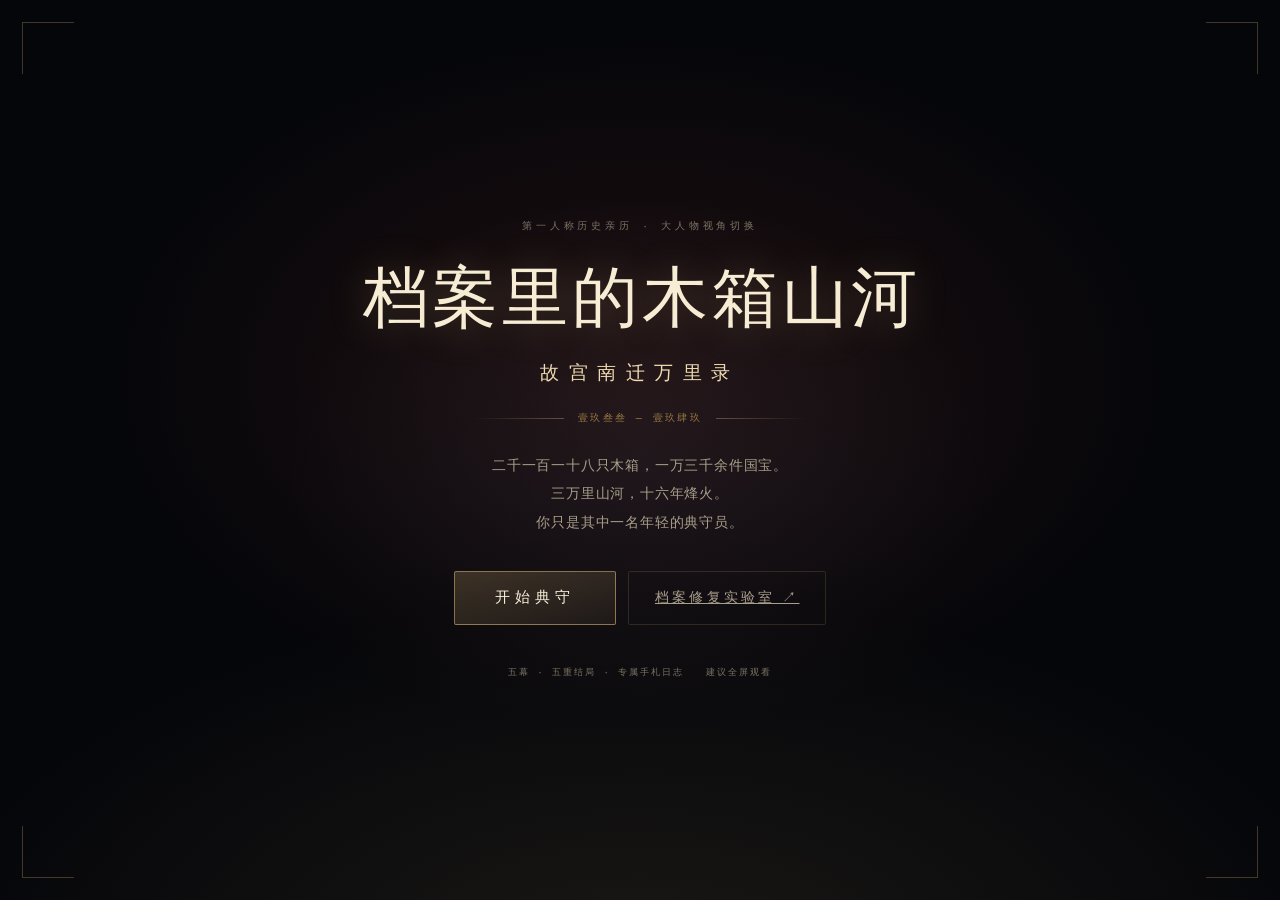
==== commit 77adb6c6: "Add files via upload" ====
--- a/index.html
+++ b/index.html
@@ -1,181 +1,143 @@
-<!doctype html>
+<!DOCTYPE html>
 <html lang="zh-CN">
 <head>
-  <meta charset="utf-8">
-  <meta name="viewport" content="width=device-width, initial-scale=1">
-  <meta name="theme-color" content="#253d35">
-  <meta name="description" content="以故宫博物院文物南迁历史档案影像为素材的纸质档案修复数字模拟体验。">
-  <title>纸间寻迹｜档案修复实验室 V4.0</title>
-  <link rel="preconnect" href="https://img.dpm.org.cn">
-  <link rel="stylesheet" href="styles.css">
+<meta charset="utf-8">
+<meta name="viewport" content="width=device-width, initial-scale=1, viewport-fit=cover">
+<title>档案里的木箱山河 · 故宫南迁万里录（1933—1949）</title>
+<meta name="description" content="第一人称历史亲历 · 多分支互动文游。《档案里的木箱山河：故宫南迁万里录》以一名年轻典守员的视角，走过故宫文物南迁的万里长路，五重结局，由你选择。">
+<meta name="theme-color" content="#05070a">
+<meta property="og:title" content="档案里的木箱山河 · 故宫南迁万里录">
+<meta property="og:description" content="五幕、五重结局的互动叙事。你来典守。">
+<meta property="og:type" content="website">
+<link rel="icon" href="data:image/svg+xml,%3Csvg xmlns='http://www.w3.org/2000/svg' viewBox='0 0 64 64'%3E%3Crect width='64' height='64' rx='8' fill='%23090b0e'/%3E%3Crect x='9' y='9' width='46' height='46' fill='none' stroke='%23b24a34' stroke-width='3'/%3E%3Ctext x='32' y='43' font-size='30' text-anchor='middle' fill='%23d9b877' font-family='serif'%3E守%3C/text%3E%3C/svg%3E">
+<link rel="stylesheet" href="assets/css/style.css">
 </head>
 <body>
-  <header class="topbar">
-    <a class="brand" href="#top" aria-label="纸间寻迹首页">
-      <span class="brand-mark">纸</span>
-      <span><strong>纸间寻迹</strong><small>ARCHIVAL CONSERVATION LAB</small></span>
-    </a>
-    <nav class="topnav" aria-label="主导航">
-      <a href="#cases">修复任务</a>
-      <a href="#principles">修复原则</a>
-      <a href="#archiveRecords">我的修复档案</a>
-      <a href="#standards">规范依据</a>
-    </nav>
-  </header>
 
-  <main id="top">
-    <section class="hero wrap">
-      <div class="hero-copy">
-        <p class="eyebrow"><span></span> DIGITAL ARCHIVE CONSERVATION</p>
-        <h1>让历史的纸页<br><em>继续被看见</em></h1>
-        <p class="hero-lead">从故宫文物南迁历史文书出发，体验纸质档案的保存状况调查、修复判断与局部修复操作。四份档案对应四种不同的互动方式。</p>
-        <div class="hero-meta">
-          <span><i class="meta-dot"></i>4 份历史档案影像</span>
-          <span><i class="meta-dot"></i>4 种不同互动</span>
-          <span><i class="meta-dot"></i>规范导向的互动体验</span>
+<!-- 背景层：程序化天候底片，或你的插画 -->
+<div class="bg" id="bg"></div>
+<canvas class="fx" id="fx" aria-hidden="true"></canvas>
+<div class="veil" aria-hidden="true"></div>
+<div class="grain" aria-hidden="true"></div>
+
+<!-- 顶栏 -->
+<header class="hud">
+  <div class="hud-left">
+    <div class="hud-brand">
+      <span class="hud-seal">守</span>
+      <b>档案里的木箱山河</b>
+    </div>
+    <div class="hud-scene">
+      <span id="hudAct">第一幕</span><em>·</em><span id="hudTime"></span><em>·</em><span id="hudPlace"></span>
+    </div>
+  </div>
+  <nav class="hud-actions" aria-label="功能">
+    <button data-act="diary">日志 (<span id="diaryCount">0</span>)</button>
+    <button data-act="history">回想</button>
+    <button data-act="save">卷宗</button>
+    <button data-act="endings">结局</button>
+    <button data-act="about">史料</button>
+  </nav>
+</header>
+
+<!-- 左侧：文物 -->
+<button class="rail rail-l" id="btnRelics" aria-label="文物陈列">
+  <span class="rail-ico">◫</span>
+  <span class="rail-txt">文物</span>
+  <em class="rail-num" id="relicCount">0/13</em>
+</button>
+
+<!-- 右下：行程图 -->
+<div class="minimap" id="btnMap" role="button" tabindex="0" aria-label="南迁路线图">
+  <div class="mm-canvas" id="mapMini"></div>
+  <div class="mm-bar"><span>行程</span><em id="mapStageLabel">北平</em></div>
+</div>
+
+<!-- 字幕舞台 -->
+<main class="stage" id="stage">
+  <div class="stage-col">
+
+    <div class="choices" id="choices" hidden></div>
+
+    <div class="subtitle" id="subtitle">
+      <div class="sub-file" id="fileNo">檔案 · 第 001 號</div>
+      <div class="sub-lines" id="textBody" tabindex="0" aria-live="polite"></div>
+      <div class="sub-foot">
+        <div class="sub-ctrl">
+          <button id="btnAuto">自动</button>
+          <button id="btnSkip">快进</button>
+          <button id="btnReplay">回到抉择</button>
         </div>
+        <div class="sub-hint" id="tapHint"><i></i>点击继续</div>
       </div>
-      <div class="hero-art" aria-hidden="true">
-        <div class="art-grid"></div>
-        <div class="paper-sheet sheet-back"></div>
-        <div class="paper-sheet sheet-front">
-          <div class="paper-stamp">档案<br>修复</div>
-          <div class="paper-lines"></div>
-          <div class="paper-seal">典守<br>与保管</div>
-        </div>
-        <div class="magnifier"><span></span></div>
-        <div class="hero-caption">PRESERVE THE TRACE OF TIME</div>
-      </div>
-    </section>
+    </div>
 
-    <section class="notice wrap" role="note">
-      <span class="notice-icon">!</span>
-      <p><strong>重要说明：</strong>页面中的历史档案图片来自故宫博物院“文物南迁”专题。档案影像为真实历史资料；撕裂、缺角、虫蛀、絮化等病害均为叠加在数字副本上的<strong>数字模拟效果</strong>，不代表原件实际保存状况。网页仅用于课堂互动展示，不构成真实修复操作指导。</p>
-    </section>
+  </div>
+</main>
 
-    <section class="section wrap" id="cases">
-      <div class="section-heading">
-        <div><p class="eyebrow">SELECT A CASE</p><h2>选择一份档案，开始修复</h2></div>
-        <p class="section-note">不同档案对应不同的模拟病害与修复方法。先观察，再判断，最后操作。</p>
-      </div>
-      <div class="case-grid" id="caseGrid"></div>
-    </section>
+<!-- 文物抽拉栏 -->
+<div class="drawer drawer-l" id="relicDrawer" aria-hidden="true">
+  <div class="dr-head">
+    <h2>陈列 · 文物</h2>
+    <button class="dr-close" id="drawerClose">✕</button>
+  </div>
+  <div class="dr-body relic-grid" id="relicGrid"></div>
+  <div class="dr-foot">随剧情解锁 · 点击全屏鉴赏</div>
+</div>
 
-    <section class="section archive-section wrap" id="archiveRecords">
-      <div class="section-heading">
-        <div><p class="eyebrow">MY CONSERVATION RECORDS</p><h2>我的修复档案库</h2></div>
-        <p class="section-note">完成任务后，系统会自动保存模拟修复记录。记录保存在当前浏览器中。</p>
-      </div>
-      <div id="archiveList" class="archive-list"></div>
-    </section>
+<!-- 全屏浮层：文物鉴赏 / 全图 -->
+<div class="overlay" id="overlay" hidden>
+  <div class="overlay-bar">
+    <div class="ob-title" id="ovTitle"></div>
+    <div class="ob-actions">
+      <button class="ob-btn" id="ovPrev" aria-label="上一件">‹</button>
+      <button class="ob-btn" id="ovNext" aria-label="下一件">›</button>
+      <button class="ob-btn ob-close" id="ovClose" aria-label="关闭">关闭 ✕</button>
+    </div>
+  </div>
+  <div class="overlay-body" id="overlayBody"></div>
+</div>
 
-    <section class="section principles wrap" id="principles">
-      <div class="section-heading">
-        <div><p class="eyebrow">CONSERVATION PRINCIPLES</p><h2>修复不是“翻新”</h2></div>
-        <p class="section-note">档案修复首先尊重原件信息与材料特征，避免不必要的处理。</p>
-      </div>
-      <div class="principle-grid">
-        <article><span>01</span><h3>保持原貌</h3><p>尽可能保留档案原有形态、信息与历史痕迹。</p></article>
-        <article><span>02</span><h3>最小干预</h3><p>只处理确有必要的病害，不以外观“崭新”为目标。</p></article>
-        <article><span>03</span><h3>材料适宜</h3><p>补纸、黏合剂及处理方式应与档案纸张和字迹状况相适应。</p></article>
-        <article><span>04</span><h3>记录可追溯</h3><p>修复前后影像、检测结果、处理方法与质量检查均应留有记录。</p></article>
-      </div>
-    </section>
+<!-- 弹窗 -->
+<div class="modal" id="modal" hidden>
+  <div class="modal-card" role="dialog" aria-modal="true">
+    <div class="modal-head">
+      <h3 id="modalTitle"></h3>
+      <button class="modal-x" id="modalClose" aria-label="关闭">✕</button>
+    </div>
+    <div class="modal-body" id="modalBody"></div>
+  </div>
+</div>
 
-    <section class="section standards wrap" id="standards">
-      <div class="section-heading">
-        <div><p class="eyebrow">REFERENCES</p><h2>规范依据与历史来源</h2></div>
-      </div>
-      <div class="reference-list standards-grid">
-        <article class="standard-card">
-          <span>GB/T 42468.1—2023</span><strong>纸质档案抢救与修复规范：破损等级的划分</strong>
-          <p>用于认识纸质档案破损等级及其划分。</p>
-          <div><button class="standard-preview" data-pdf="standards/GB-T-42468-1-2023.pdf" data-title="GB/T 42468.1—2023 破损等级的划分">网页预览</button><a href="standards/GB-T-42468-1-2023.pdf" target="_blank" rel="noreferrer">打开 PDF ↗</a></div>
-        </article>
-        <article class="standard-card">
-          <span>GB/T 42468.2—2023</span><strong>纸质档案抢救与修复规范：档案保存状况的调查</strong>
-          <p>用于了解档案实体保存现状、保管条件及调查方法。</p>
-          <div><button class="standard-preview" data-pdf="standards/GB-T-42468-2-2023.pdf" data-title="GB/T 42468.2—2023 档案保存状况的调查">网页预览</button><a href="standards/GB-T-42468-2-2023.pdf" target="_blank" rel="noreferrer">打开 PDF ↗</a></div>
-        </article>
-        <article class="standard-card">
-          <span>GB/T 42468.3—2023</span><strong>纸质档案抢救与修复规范：修复质量要求</strong>
-          <p>用于说明修复质量检查的依据。</p>
-          <div><button class="standard-preview" data-pdf="standards/GB-T-42468-3-2023.pdf" data-title="GB/T 42468.3—2023 修复质量要求">网页预览</button><a href="standards/GB-T-42468-3-2023.pdf" target="_blank" rel="noreferrer">打开 PDF ↗</a></div>
-        </article>
-        <article class="standard-card">
-          <span>GB/Z 42468.4—2023</span><strong>纸质档案抢救与修复规范：修复操作指南</strong>
-          <p>用于了解修复流程、操作与修复档案记录。</p>
-          <div><button class="standard-preview" data-pdf="standards/GB-Z-42468-4-2023.pdf" data-title="GB/Z 42468.4—2023 修复操作指南">网页预览</button><a href="standards/GB-Z-42468-4-2023.pdf" target="_blank" rel="noreferrer">打开 PDF ↗</a></div>
-        </article>
-        <article class="standard-card">
-          <span>DA/T 25—2022</span><strong>档案修裱技术规范</strong>
-          <p>用于了解修裱材料、局部加固、修补方法与质量管理要求。</p>
-          <div><button class="standard-preview" data-pdf="standards/DA-T-25-2022.pdf" data-title="DA/T 25—2022 档案修裱技术规范">网页预览</button><a href="standards/DA-T-25-2022.pdf" target="_blank" rel="noreferrer">打开 PDF ↗</a></div>
-        </article>
-        <article class="standard-card source-card">
-          <span>HISTORICAL SOURCE</span><strong>故宫博物院《文物南迁》专题·典守与保管</strong>
-          <p>四份历史文书影像及其展品说明的来源。</p>
-          <div><a href="https://www.dpm.org.cn/topic/move_south/keeping.html" target="_blank" rel="noreferrer">查看故宫专题 ↗</a></div>
-        </article>
-      </div>
-      <p class="source-note">历史影像来源：故宫博物院《文物南迁》专题“典守与保管”。本体验为课堂互动数字体验；正式公开发布前，请核实图片使用授权及网站引用要求。</p>
-    </section>
-  </main>
+<!-- 幕次卡 / 日志手札挂载点 -->
+<div class="actcard-host" id="actcardHost"></div>
 
-  <section class="workspace-shell" id="workspace" hidden>
-    <div class="workspace-top wrap">
-      <button class="text-button" id="backToCases">← 返回档案库</button>
-      <div class="workspace-title"><span class="live-dot"></span><span>数字修复工作台</span><small id="workspaceCaseName"></small></div>
-      <button class="text-button" id="restartCase">重新开始 ↺</button>
+<!-- 开场 -->
+<div class="curtain" id="curtain">
+  <div class="curtain-bg" aria-hidden="true"></div>
+  <div class="curtain-inner">
+    <div class="ct-kicker">第一人称历史亲历 · 大人物视角切换</div>
+    <h1 class="ct-title"><span>档</span><span>案</span><span>里</span><span>的</span><span>木</span><span>箱</span><span>山</span><span>河</span></h1>
+    <p class="ct-sub">故宫南迁万里录</p>
+    <div class="ct-rule"><i></i><em>壹玖叁叁 — 壹玖肆玖</em><i></i></div>
+    <p class="ct-desc">二千一百一十八只木箱，一万三千余件国宝。<br>三万里山河，十六年烽火。<br>你只是其中一名年轻的典守员。</p>
+    <div class="ct-actions">
+      <button class="btn-primary" id="btnStart">开始典守</button>
+      <button class="btn-ghost" id="btnContinue" hidden>续上旧档</button>
+      <a class="btn-ghost" id="btnLab" href="./lab/index.html">档案修复实验室 ↗</a>
     </div>
-    <div class="progress-wrap wrap">
-      <div class="progress-label"><span id="stageLabel">01 / 06 · 保存状况调查</span><span id="progressPercent">12%</span></div>
-      <div class="progress-track"><span id="progressBar"></span></div>
-      <div class="step-labels" id="stepLabels"></div>
-    </div>
-    <div class="workbench wrap">
-      <section class="document-panel panel">
-        <div class="panel-heading"><div><p class="eyebrow">DOCUMENT VIEWER</p><h2 id="documentTitle">档案影像</h2></div><span class="tag" id="imageSideLabel">历史影像 · 数字副本</span></div>
-        <div class="image-stage" id="imageStage">
-          <div class="image-inner" id="imageInner">
-            <img id="documentImage" alt="故宫文物南迁历史档案影像" draggable="false">
-            <svg id="damageSvg" viewBox="0 0 100 100" preserveAspectRatio="none" aria-label="数字模拟病害标记"></svg>
-            <svg id="backSchematic" viewBox="0 0 100 100" preserveAspectRatio="none" aria-label="背面操作示意图"></svg>
-            <svg id="repairSvg" viewBox="0 0 100 100" preserveAspectRatio="none" aria-label="档案修复互动操作区域"></svg>
-            <div class="image-watermark">数字模拟副本</div>
-          </div>
-          <div class="image-loading" id="imageFallback" hidden>档案影像暂时无法加载。请检查网络连接；历史影像由故宫博物院专题远程加载。</div>
-        </div>
-        <div class="viewer-toolbar">
-          <button class="tool-button" id="zoomOut" aria-label="缩小">−</button><span id="zoomValue">100%</span><button class="tool-button" id="zoomIn" aria-label="放大">＋</button>
-          <span class="toolbar-spacer"></span>
-          <button class="tool-button secondary" id="toggleDamage">隐藏模拟病害</button>
-          <button class="tool-button secondary" id="openOriginal">单独查看原始影像</button>
-        </div>
-        <div class="image-caption"><span id="imageCaption"></span><a id="imageSource" target="_blank" rel="noreferrer">查看故宫原始资料 ↗</a></div>
-        <div class="history-strip"><span class="history-icon">i</span><span>历史档案影像保持原样；所有病害与修复效果均由网页图层模拟，不会修改原始图片。</span></div>
-      </section>
+    <div class="ct-foot"><span>五幕 · 五重结局 · 专属手札日志</span><span>建议全屏观看</span></div>
+  </div>
+  <div class="ct-corner tl"></div><div class="ct-corner tr"></div>
+  <div class="ct-corner bl"></div><div class="ct-corner br"></div>
+</div>
 
-      <section class="task-panel panel">
-        <div class="task-panel-head"><p class="eyebrow">RESTORATION TASK</p><span class="task-counter" id="taskCounter">TASK 01</span></div>
-        <div id="taskContent" aria-live="polite"></div>
-      </section>
-    </div>
-  </section>
+<div class="toast" id="toast"></div>
 
-  <footer class="footer">
-    <div class="wrap footer-inner"><span>纸间寻迹 · 档案修复实验室</span><span>课堂体验项目 / 不替代专业修复判断</span></div>
-  </footer>
-  <div class="toast" id="toast" role="status" aria-live="polite"></div>
-  <div id="gestureCursor" class="gesture-cursor" hidden aria-hidden="true"></div>
-  <div class="modal" id="modal" hidden aria-hidden="true">
-    <div class="modal-backdrop" data-modal-close></div>
-    <section class="modal-card" role="dialog" aria-modal="true" aria-labelledby="modalTitle">
-      <header class="modal-header"><h2 id="modalTitle">查看内容</h2><button class="modal-close" id="modalClose" aria-label="关闭">×</button></header>
-      <div class="modal-body" id="modalBody"></div>
-      <div class="modal-actions" id="modalActions"></div>
-    </section>
-  </div>
-  <script src="app.js"></script>
+<script src="assets/js/data.js"></script>
+<script src="assets/js/art.js"></script>
+<script src="assets/js/map.js"></script>
+<script src="assets/js/bg.js"></script>
+<script src="assets/js/app.js"></script>
 </body>
-</html>
+</html>
--- a/assets/css/style.css
+++ b/assets/css/style.css
@@ -0,0 +1,894 @@
+/* ==========================================================================
+   《档案里的木箱山河：故宫南迁万里录》 · 全屏叙事版
+   一张画，字浮在画上。纸 · 墨 · 金 · 朱。
+   ========================================================================== */
+
+:root{
+  --bg:#05070a;
+  --ink:#0b0d10;
+  --gold:#d9b877;
+  --gold-2:#f0dcb0;
+  --gold-dim:#9c7c45;
+  --zhu:#b24a34;
+  --zhu-2:#d0614a;
+  --text:#f2ebdc;
+  --text-2:#d8cfbd;
+  --text-dim:#a89e8b;
+  --text-faint:#7b7364;
+  --line:rgba(217,184,119,.16);
+  --line-2:rgba(217,184,119,.36);
+  --paper:#f3e9d2;
+
+  --serif:"Songti SC","STSong","Source Han Serif SC","Noto Serif SC","SimSun",serif;
+  --kai:"Kaiti SC","STKaiti","KaiTi","楷体","FangSong",serif;
+  --sans:"PingFang SC","Hiragino Sans GB","Microsoft YaHei",sans-serif;
+  --mono:"SF Mono","Cascadia Mono",Consolas,"Courier New",monospace;
+
+  --col: min(1020px, calc(100vw - 380px));
+}
+
+*{box-sizing:border-box;}
+html,body{height:100%;}
+body{
+  margin:0;background:var(--bg);color:var(--text);
+  font-family:var(--serif);font-size:16px;line-height:1.9;
+  -webkit-font-smoothing:antialiased;
+  overflow:hidden;
+  user-select:none;
+  cursor:default;
+}
+::selection{background:rgba(217,184,119,.28);color:#fff;}
+button{font-family:inherit;}
+
+/* ---------- 背景层 ---------- */
+.bg{position:fixed;inset:0;z-index:0;background-color:#05070a;overflow:hidden;}
+.bg-a,.bg-b{
+  position:absolute;inset:0;opacity:0;
+  background-size:cover;background-position:center 42%;background-repeat:no-repeat;
+  transition:opacity 1.1s ease;
+  will-change:opacity, transform;
+}
+.bg-a{opacity:1;}
+.bg-a.has-image,.bg-b.has-image{animation:kenburns 48s ease-in-out infinite alternate;}
+@keyframes kenburns{from{transform:scale(1.02) translate3d(0,0,0);}to{transform:scale(1.10) translate3d(0,-1.2%,0);}}
+.bg-sil{
+  position:fixed;left:0;right:0;bottom:0;height:46vh;z-index:0;
+  background-repeat:no-repeat;background-position:bottom center;background-size:cover;
+  opacity:.9;pointer-events:none;
+}
+.fx{position:fixed;inset:0;z-index:1;pointer-events:none;}
+.veil{
+  position:fixed;inset:0;z-index:2;pointer-events:none;
+  background:
+    radial-gradient(120% 78% at 50% 8%, transparent 38%, rgba(2,3,5,.55) 100%),
+    linear-gradient(180deg, rgba(2,3,5,.72) 0%, rgba(2,3,5,.10) 26%, rgba(2,3,5,.18) 55%, rgba(2,3,5,.82) 88%, rgba(2,3,5,.94) 100%);
+}
+/* 有插画时收一点遮罩，让画露出来 */
+body.has-art .veil{
+  background:
+    radial-gradient(130% 90% at 50% 42%, transparent 55%, rgba(2,3,5,.42) 100%),
+    linear-gradient(180deg, rgba(2,3,5,.62) 0%, rgba(2,3,5,.03) 22%, rgba(2,3,5,.06) 52%, rgba(2,3,5,.74) 87%, rgba(2,3,5,.90) 100%);
+}
+.grain{
+  position:fixed;inset:0;z-index:3;pointer-events:none;opacity:.16;mix-blend-mode:overlay;
+  background-image:url("data:image/svg+xml,%3Csvg xmlns='http://www.w3.org/2000/svg' width='180' height='180'%3E%3Cfilter id='n'%3E%3CfeTurbulence type='fractalNoise' baseFrequency='.85' numOctaves='3'/%3E%3CfeColorMatrix type='saturate' values='0'/%3E%3C/filter%3E%3Crect width='180' height='180' filter='url(%23n)' opacity='.6'/%3E%3C/svg%3E");
+}
+
+/* ---------- 顶栏 ---------- */
+.hud{
+  position:fixed;top:0;left:0;right:0;z-index:30;
+  display:flex;align-items:flex-start;justify-content:space-between;gap:16px;
+  padding:18px 26px 0;pointer-events:none;
+}
+.hud-left{display:flex;flex-direction:column;gap:5px;pointer-events:auto;}
+.hud-brand{display:flex;align-items:center;gap:10px;}
+.hud-seal{
+  width:27px;height:27px;display:grid;place-items:center;border-radius:2px;
+  font-family:var(--kai);font-size:16px;color:#f7ecd6;
+  background:linear-gradient(160deg,#c05540,#8d2f20);
+  box-shadow:0 2px 10px rgba(0,0,0,.5), inset 0 0 0 1px rgba(255,220,180,.25);
+}
+.hud-brand b{
+  font-family:var(--kai);font-size:20px;font-weight:500;letter-spacing:.18em;color:#f6ecd8;
+  text-shadow:0 2px 12px rgba(0,0,0,.95);
+}
+.hud-scene{
+  font-family:var(--mono);font-size:12px;letter-spacing:.12em;color:rgba(236,226,206,.66);
+  text-shadow:0 1px 8px rgba(0,0,0,.95);padding-left:2px;
+}
+.hud-scene em{font-style:normal;opacity:.45;margin:0 6px;}
+.hud-actions{display:flex;gap:4px;pointer-events:auto;}
+.hud-actions button{
+  background:transparent;border:1px solid transparent;border-radius:2px;
+  color:rgba(240,232,218,.72);font-family:var(--kai);font-size:15px;letter-spacing:.16em;
+  padding:8px 14px;cursor:pointer;transition:.28s;
+  text-shadow:0 1px 8px rgba(0,0,0,.85);
+}
+.hud-actions button:hover{color:var(--gold-2);border-color:var(--line-2);background:rgba(20,16,12,.5);}
+
+/* ---------- 左侧文物入口 ---------- */
+.rail{
+  position:fixed;z-index:30;cursor:pointer;
+  background:rgba(10,12,15,.42);backdrop-filter:blur(6px);
+  border:1px solid var(--line);border-radius:2px;
+  color:rgba(238,230,214,.78);transition:.3s;
+}
+.rail-l{
+  left:0;top:50%;transform:translateY(-50%);
+  display:flex;flex-direction:column;align-items:center;gap:9px;
+  padding:18px 12px;border-left:0;border-radius:0 3px 3px 0;
+}
+.rail-l:hover{border-color:var(--line-2);background:rgba(24,20,16,.7);color:var(--gold-2);padding-left:16px;}
+.rail-ico{font-size:15px;opacity:.85;}
+.rail-txt{writing-mode:vertical-rl;font-family:var(--kai);font-size:15.5px;letter-spacing:.34em;}
+.rail-num{font-family:var(--mono);font-size:11px;font-style:normal;color:var(--gold-dim);
+  letter-spacing:.04em;white-space:nowrap;}
+
+/* ---------- 右侧行程图 ---------- */
+.minimap{
+  position:fixed;right:18px;top:50%;transform:translateY(-50%);z-index:30;cursor:pointer;
+  width:150px;padding:5px;border-radius:3px;
+  background:rgba(12,14,17,.62);backdrop-filter:blur(8px);
+  border:1px solid var(--line);transition:border-color .3s, box-shadow .3s, transform .3s;
+  text-align:left;
+}
+.minimap:hover{
+  border-color:var(--line-2);transform:translateY(-50%) translateX(-3px);
+  box-shadow:0 18px 40px -20px rgba(0,0,0,.9);
+}
+.mm-canvas{width:100%;aspect-ratio:4/3;overflow:hidden;border-radius:1px;background:#e6d8b8;}
+.mm-canvas svg{width:100%;height:100%;display:block;}
+.mm-bar{
+  display:flex;align-items:baseline;justify-content:space-between;
+  padding:5px 3px 1px;font-family:var(--kai);font-size:11px;letter-spacing:.18em;color:rgba(238,230,214,.55);
+}
+.mm-bar em{font-style:normal;font-family:var(--mono);font-size:9px;letter-spacing:.06em;color:var(--gold-dim);}
+
+/* ---------- 舞台 ---------- */
+.stage{
+  position:fixed;inset:0;z-index:10;
+  display:flex;align-items:flex-end;justify-content:center;
+  padding:0 0 34px;cursor:pointer;
+}
+.stage-col{
+  width:var(--col);max-height:calc(100vh - 96px);
+  display:flex;flex-direction:column;justify-content:flex-end;gap:14px;
+  padding-bottom:2px;
+  overflow-y:auto;scrollbar-width:none;
+}
+.stage-col::-webkit-scrollbar{width:0;}
+
+/* 字幕 */
+.subtitle{position:relative;padding:4px 0 0;}
+.sub-file{
+  font-family:var(--mono);font-size:10.5px;letter-spacing:.24em;color:rgba(217,184,119,.55);
+  margin-bottom:10px;text-shadow:0 1px 6px rgba(0,0,0,.9);
+}
+.sub-lines{
+  max-height:42vh;overflow-y:auto;overflow-x:hidden;
+  padding-right:10px;scrollbar-width:none;
+  -webkit-mask-image:linear-gradient(180deg, transparent 0, #000 9%, #000 100%);
+  mask-image:linear-gradient(180deg, transparent 0, #000 9%, #000 100%);
+  cursor:pointer;
+}
+.sub-lines::-webkit-scrollbar{width:0;}
+
+.line{
+  margin:0 0 16px;font-size:clamp(19px,1.72vw,25px);line-height:1.92;letter-spacing:.015em;
+  color:var(--text-2);
+  text-shadow:0 2px 3px rgba(0,0,0,.88), 0 6px 26px rgba(0,0,0,.78), 0 0 40px rgba(0,0,0,.55);
+  animation:lineIn .5s ease both;
+}
+.line + .line{margin-top:0;}
+@keyframes lineIn{from{opacity:0;transform:translateY(8px);}to{opacity:1;transform:none;}}
+
+.line .who{
+  font-family:var(--kai);font-size:.84em;letter-spacing:.2em;
+  color:var(--gold);margin-right:.75em;
+  text-shadow:0 2px 3px rgba(0,0,0,.9), 0 0 20px rgba(0,0,0,.8);
+}
+.line.is-dialog{color:#f7f0e1;}
+.line.is-narr{color:#d9d0be;}
+.line.hl{color:#ffdca6;}
+.line.hl .txt{text-shadow:0 2px 3px rgba(0,0,0,.9), 0 0 34px rgba(217,160,80,.45);}
+.line.achv{margin:18px 0 12px;}
+.line.achv .txt{
+  display:inline-block;font-family:var(--mono);font-size:11px;letter-spacing:.16em;
+  color:#f2d9a6;border:1px solid rgba(217,184,119,.45);padding:5px 13px;border-radius:1px;
+  background:rgba(60,44,20,.55);
+}
+.caret{
+  display:inline-block;width:.42em;height:.95em;vertical-align:-.1em;margin-left:3px;
+  background:rgba(240,220,176,.75);animation:blink 1s steps(2,end) infinite;
+}
+@keyframes blink{50%{opacity:0;}}
+
+/* 字幕底部工具 */
+.sub-foot{display:flex;align-items:center;justify-content:space-between;margin-top:10px;gap:12px;}
+.sub-ctrl{display:flex;gap:5px;opacity:.8;transition:.3s;}
+.sub-ctrl:hover{opacity:1;}
+.sub-ctrl button{
+  background:none;border:1px solid transparent;border-radius:2px;cursor:pointer;
+  font-family:var(--kai);font-size:13.5px;letter-spacing:.14em;color:rgba(236,226,206,.72);
+  padding:6px 11px;transition:.25s;
+}
+.sub-ctrl button:hover{color:var(--gold-2);border-color:var(--line);}
+.sub-ctrl button.is-on{color:var(--gold-2);border-color:var(--line-2);}
+.sub-hint{
+  display:flex;align-items:center;gap:8px;
+  font-family:var(--kai);font-size:13px;letter-spacing:.3em;color:rgba(238,228,206,.6);
+  animation:hintPulse 2.6s ease-in-out infinite;
+}
+.sub-hint[hidden]{display:none;}
+.sub-hint i{width:5px;height:5px;border-radius:50%;background:var(--zhu-2);box-shadow:0 0 8px var(--zhu-2);}
+@keyframes hintPulse{0%,100%{opacity:.45;}50%{opacity:1;}}
+
+/* ---------- 通栏选项 ---------- */
+.choices{display:flex;flex-direction:column;gap:9px;margin-bottom:4px;}
+.choices[hidden]{display:none;}
+.choices.show{animation:choiceIn .5s cubic-bezier(.2,.9,.3,1) both;}
+@keyframes choiceIn{from{opacity:0;transform:translateY(14px);}to{opacity:1;transform:none;}}
+.choice-prompt{
+  font-family:var(--kai);font-size:13.5px;letter-spacing:.16em;color:#f0dcb0;
+  text-shadow:0 2px 10px rgba(0,0,0,.9);margin-bottom:2px;
+}
+.choice{
+  position:relative;display:flex;align-items:center;gap:16px;width:100%;
+  padding:15px 22px;text-align:left;cursor:pointer;
+  border:1px solid rgba(255,248,232,.22);border-radius:3px;
+  background:linear-gradient(180deg, rgba(246,238,220,.93), rgba(228,214,186,.88));
+  color:#231c15;
+  font-family:var(--serif);font-size:clamp(16px,1.35vw,19.5px);font-weight:600;letter-spacing:.03em;
+  box-shadow:0 14px 34px -18px rgba(0,0,0,.95), inset 0 1px 0 rgba(255,255,255,.5);
+  transition:transform .32s cubic-bezier(.2,.9,.3,1), box-shadow .32s, background .32s, border-color .32s;
+}
+.choice:hover{
+  transform:translateY(-2px);
+  border-color:rgba(217,184,119,.85);
+  background:linear-gradient(180deg, #fffaee, #f0e1c2);
+  box-shadow:0 20px 44px -18px rgba(0,0,0,1), 0 0 0 3px rgba(217,184,119,.18);
+}
+.choice:active{transform:translateY(0);}
+.choice-key{
+  flex:0 0 auto;display:grid;place-items:center;width:30px;height:30px;border-radius:50%;
+  border:1px solid rgba(120,80,40,.42);color:#8b3a26;
+  font-family:var(--kai);font-size:16px;
+}
+.choice-main{min-width:0;}
+.choice-title{display:block;}
+.choice-sub{
+  display:block;margin-top:3px;font-size:.68em;font-weight:400;letter-spacing:.04em;
+  color:#6b5a45;font-family:var(--serif);
+}
+.choice-tag{
+  display:inline-block;margin-left:9px;font-family:var(--mono);font-size:9px;font-weight:400;
+  letter-spacing:.1em;color:#8b5a1e;border:1px solid rgba(140,100,40,.45);
+  padding:1px 6px;border-radius:1px;vertical-align:2px;
+}
+.choice.is-locked{opacity:.6;filter:grayscale(.35);cursor:not-allowed;}
+.choice.is-locked:hover{transform:none;box-shadow:0 14px 34px -18px rgba(0,0,0,.95);border-color:rgba(255,248,232,.22);}
+.choice-lock{display:block;margin-top:4px;font-size:.62em;font-weight:400;color:#9a3a24;font-family:var(--mono);}
+
+/* 选项出现时字幕压暗、收起，给选项让位 */
+.stage.is-choosing .subtitle{opacity:.42;filter:saturate(.7);}
+.stage.is-choosing .sub-lines{max-height:6vh;}
+.stage.is-choosing .sub-file{display:none;}
+.subtitle{transition:opacity .45s, filter .45s;}
+.sub-lines{transition:max-height .45s ease;}
+
+/* ---------- 文物抽拉栏 ---------- */
+.drawer{
+  position:fixed;top:0;bottom:0;left:0;z-index:40;width:340px;
+  display:flex;flex-direction:column;
+  background:linear-gradient(160deg, rgba(16,18,22,.96), rgba(8,9,11,.98));
+  backdrop-filter:blur(16px);
+  border-right:1px solid var(--line);
+  transform:translateX(-102%);transition:transform .48s cubic-bezier(.2,.9,.3,1);
+  box-shadow:24px 0 60px -30px rgba(0,0,0,.95);
+}
+.drawer.is-open{transform:none;}
+.dr-head{display:flex;align-items:center;justify-content:space-between;padding:20px 20px 12px;}
+.dr-head h2{margin:0;font-family:var(--kai);font-size:15px;font-weight:400;letter-spacing:.3em;color:#ecdbb8;}
+.dr-close{background:none;border:none;color:var(--text-faint);font-size:13px;cursor:pointer;padding:4px 6px;}
+.dr-close:hover{color:var(--gold-2);}
+.dr-body{flex:1 1 auto;min-height:0;overflow-y:auto;padding:4px 16px 16px;scrollbar-width:thin;}
+.dr-body::-webkit-scrollbar{width:4px;}
+.dr-body::-webkit-scrollbar-thumb{background:rgba(217,184,119,.28);}
+.dr-foot{padding:10px 20px 16px;border-top:1px solid rgba(217,184,119,.1);
+  font-family:var(--mono);font-size:9px;letter-spacing:.14em;color:var(--text-faint);text-align:center;}
+
+.relic-grid{display:grid;grid-template-columns:1fr 1fr;gap:9px;align-content:start;}
+.relic{
+  position:relative;padding:7px 7px 9px;cursor:pointer;border-radius:2px;
+  border:1px solid rgba(217,184,119,.12);
+  background:linear-gradient(170deg, rgba(240,229,202,.05), rgba(240,229,202,.012));
+  transition:transform .4s cubic-bezier(.2,.9,.3,1), border-color .3s, background .3s;
+}
+.relic:hover{transform:translateY(-3px);border-color:rgba(217,184,119,.45);
+  background:linear-gradient(170deg, rgba(240,229,202,.1), rgba(240,229,202,.03));}
+.relic-art{aspect-ratio:1/1;overflow:hidden;border-radius:1px;}
+.relic-art svg{width:100%;height:100%;display:block;}
+.relic.is-locked{opacity:.3;filter:grayscale(.8);}
+.relic.is-locked:hover{transform:none;border-color:rgba(217,184,119,.12);}
+.relic-name{font-family:var(--kai);font-size:11.5px;letter-spacing:.03em;color:#dccfb4;margin-top:6px;
+  white-space:nowrap;overflow:hidden;text-overflow:ellipsis;}
+.relic-tag{font-family:var(--mono);font-size:8.5px;letter-spacing:.05em;color:var(--text-faint);
+  white-space:nowrap;overflow:hidden;text-overflow:ellipsis;}
+
+/* ---------- 全屏浮层 ---------- */
+.overlay{
+  position:fixed;inset:0;z-index:60;display:flex;flex-direction:column;
+  background:rgba(5,6,8,.94);backdrop-filter:blur(16px) saturate(.9);
+  animation:ovIn .4s ease both;
+}
+.overlay[hidden]{display:none;}
+@keyframes ovIn{from{opacity:0;}to{opacity:1;}}
+.overlay-bar{
+  flex:0 0 auto;display:flex;align-items:center;justify-content:space-between;
+  padding:16px 24px;border-bottom:1px solid var(--line);
+}
+.ob-title{font-family:var(--kai);font-size:14px;letter-spacing:.26em;color:var(--gold-2);}
+.ob-actions{display:flex;gap:8px;}
+.ob-btn{
+  min-width:36px;height:32px;padding:0 12px;background:transparent;cursor:pointer;
+  border:1px solid var(--line);border-radius:2px;color:var(--text-dim);
+  font-family:var(--kai);font-size:12px;letter-spacing:.14em;transition:.26s;
+}
+.ob-btn:hover{color:var(--gold-2);border-color:var(--line-2);background:rgba(217,184,119,.08);}
+.ob-close{font-size:11.5px;}
+.overlay-body{flex:1 1 auto;min-height:0;overflow:auto;padding:26px 30px 34px;
+  display:flex;align-items:center;justify-content:center;gap:48px;}
+
+.ov-relic{display:flex;align-items:center;justify-content:center;gap:clamp(24px,5vw,76px);flex-wrap:wrap;max-width:1180px;}
+.ov-art{width:min(44vh,440px);aspect-ratio:1/1;flex:0 0 auto;display:grid;place-items:center;position:relative;
+  animation:artIn .7s cubic-bezier(.2,.9,.3,1) both;}
+@keyframes artIn{from{opacity:0;transform:scale(.94);}to{opacity:1;transform:none;}}
+.ov-art::after{content:"";position:absolute;inset:4%;border-radius:50%;z-index:-1;
+  background:radial-gradient(circle, rgba(217,184,119,.14), transparent 68%);}
+.ov-art svg{width:100%;height:100%;filter:drop-shadow(0 20px 40px rgba(0,0,0,.7));}
+.ov-info{flex:1 1 320px;max-width:430px;min-width:270px;}
+.ov-kicker{font-family:var(--mono);font-size:9.5px;letter-spacing:.22em;color:var(--text-faint);}
+.ov-name{font-family:var(--kai);font-size:clamp(23px,2.8vw,31px);letter-spacing:.08em;color:#f4e7ca;margin:9px 0 2px;font-weight:400;}
+.ov-sub{font-size:12.5px;color:var(--gold-dim);letter-spacing:.1em;}
+.ov-line{height:1px;background:linear-gradient(90deg,var(--line-2),transparent);margin:15px 0;}
+.ov-note{font-size:14.5px;line-height:2;color:var(--text-2);text-align:justify;}
+.ov-source{font-family:var(--mono);font-size:10px;color:var(--text-faint);margin-top:18px;letter-spacing:.03em;line-height:1.8;}
+.ov-thumbs{display:flex;gap:6px;margin-top:20px;flex-wrap:wrap;}
+.ov-thumb{width:44px;height:44px;padding:2px;background:rgba(240,229,202,.05);cursor:pointer;
+  border:1px solid transparent;border-radius:1px;transition:.24s;}
+.ov-thumb svg{width:100%;height:100%;}
+.ov-thumb:hover{background:rgba(240,229,202,.12);}
+.ov-thumb.is-on{border-color:var(--gold-dim);background:rgba(217,184,119,.14);}
+
+.ov-map{display:flex;gap:32px;width:100%;max-width:1420px;align-items:stretch;}
+.ov-map-canvas{flex:1 1 auto;min-width:0;display:grid;place-items:center;}
+.ov-map-canvas svg{width:100%;height:auto;max-height:76vh;box-shadow:0 30px 80px -40px #000;}
+.ov-map-side{flex:0 0 290px;display:flex;flex-direction:column;gap:14px;}
+.ov-map-side h4{margin:0;font-family:var(--kai);font-size:12.5px;letter-spacing:.24em;color:var(--gold-2);font-weight:400;}
+.ov-routes{display:flex;flex-direction:column;gap:9px;}
+.ov-route{display:flex;gap:10px;font-size:12px;line-height:1.7;color:var(--text-dim);}
+.ov-route i{flex:0 0 auto;width:6px;height:6px;margin-top:7px;border-radius:50%;background:var(--zhu-2);}
+.ov-route.is-ghost i{background:#6b5b49;opacity:.5;}
+.ov-route b{display:block;color:var(--text);font-weight:400;font-family:var(--kai);letter-spacing:.1em;}
+.ov-map-note{font-family:var(--mono);font-size:9.5px;line-height:1.9;color:var(--text-faint);}
+
+/* ---------- 弹窗 ---------- */
+.modal{position:fixed;inset:0;z-index:70;display:grid;place-items:center;padding:24px;
+  background:rgba(4,5,7,.8);backdrop-filter:blur(8px);animation:ovIn .28s ease both;}
+.modal[hidden]{display:none;}
+.modal-card{width:min(820px,100%);max-height:85vh;display:flex;flex-direction:column;
+  background:linear-gradient(165deg,#14161a,#0b0c0e);border:1px solid var(--line-2);
+  box-shadow:0 40px 100px -40px #000;animation:modalIn .4s cubic-bezier(.2,.9,.3,1) both;}
+@keyframes modalIn{from{opacity:0;transform:translateY(12px);}to{opacity:1;transform:none;}}
+.modal-head{display:flex;align-items:center;justify-content:space-between;padding:16px 20px;border-bottom:1px solid var(--line);}
+.modal-head h3{margin:0;font-family:var(--kai);font-size:15px;letter-spacing:.26em;color:var(--gold-2);font-weight:400;}
+.modal-x{background:none;border:none;color:var(--text-faint);font-size:14px;cursor:pointer;padding:4px 6px;}
+.modal-x:hover{color:var(--gold-2);}
+.modal-body{padding:20px 22px 26px;overflow:auto;font-size:14px;line-height:1.95;color:var(--text-2);}
+.modal-body p{margin:0 0 12px;}
+.modal-body a{color:var(--gold-2);text-decoration:none;border-bottom:1px solid rgba(217,184,119,.3);}
+.modal-body a:hover{border-color:var(--gold-2);}
+
+.slots{display:flex;flex-direction:column;gap:10px;}
+.slot{display:flex;align-items:center;gap:14px;padding:12px 14px;
+  background:rgba(240,229,202,.04);border:1px solid var(--line);cursor:pointer;transition:.24s;}
+.slot:hover{border-color:var(--line-2);background:rgba(240,229,202,.08);}
+.slot-no{font-family:var(--mono);font-size:11px;color:var(--gold-dim);width:32px;flex:0 0 auto;}
+.slot-main{flex:1 1 auto;min-width:0;}
+.slot-main b{display:block;font-family:var(--kai);font-size:13.5px;letter-spacing:.08em;color:#e6d6b6;font-weight:400;}
+.slot-main span{font-family:var(--mono);font-size:9.5px;color:var(--text-faint);}
+.slot-del{font-family:var(--mono);font-size:10px;color:var(--text-faint);padding:4px 8px;border:1px solid transparent;}
+.slot-del:hover{color:var(--zhu-2);border-color:rgba(178,74,52,.4);}
+.slot-empty{font-family:var(--mono);font-size:10.5px;color:var(--text-faint);letter-spacing:.1em;}
+
+.endings-grid{display:grid;grid-template-columns:repeat(auto-fill,minmax(210px,1fr));gap:12px;}
+.ending-card{position:relative;padding:16px 14px;border:1px solid var(--line);
+  background:rgba(240,229,202,.03);min-height:132px;display:flex;flex-direction:column;justify-content:space-between;}
+.ending-card.is-locked{opacity:.45;}
+.ec-no{font-family:var(--mono);font-size:9.5px;letter-spacing:.16em;color:var(--gold-dim);}
+.ec-title{font-family:var(--kai);font-size:19px;letter-spacing:.2em;color:#f0e3c6;margin-top:8px;}
+.ec-sub{font-size:11.5px;color:var(--text-faint);letter-spacing:.14em;margin-top:2px;}
+.ec-seal{position:absolute;right:12px;top:12px;width:32px;height:32px;display:grid;place-items:center;
+  font-family:var(--kai);font-size:10.5px;color:#f7ecd6;background:rgba(178,74,52,.85);border-radius:1px;
+  transform:rotate(-6deg);}
+.ec-kind{font-family:var(--mono);font-size:9px;color:var(--text-faint);letter-spacing:.12em;}
+
+/* ---------- 幕次卡 ---------- */
+.actcard{
+  position:fixed;inset:0;z-index:80;display:grid;place-items:center;cursor:pointer;
+  background:radial-gradient(60% 60% at 50% 45%, #0d0f12 0%, #040506 75%);
+  opacity:0;transition:opacity .55s ease;
+}
+.actcard.is-in{opacity:1;}
+.actcard.is-out{opacity:0;}
+.actcard::before{content:"";position:absolute;inset:26px;border:1px solid rgba(217,184,119,.13);pointer-events:none;}
+.ac-inner{display:flex;align-items:center;gap:clamp(26px,5vw,60px);
+  transform:translateY(6px);transition:transform 1.2s cubic-bezier(.2,.9,.3,1);}
+.actcard.is-in .ac-inner{transform:none;}
+.ac-left{display:flex;flex-direction:column;align-items:center;gap:14px;}
+.ac-num{font-family:var(--mono);font-size:11px;letter-spacing:.3em;color:var(--gold-dim);}
+.ac-line{width:1px;height:clamp(80px,16vh,150px);background:linear-gradient(180deg,var(--line-2),transparent);}
+.ac-title{writing-mode:vertical-rl;font-family:var(--kai);font-size:clamp(34px,5.6vw,62px);
+  letter-spacing:.32em;line-height:1.5;color:#f6ecd4;font-weight:400;text-shadow:0 4px 40px rgba(217,184,119,.18);}
+.ac-meta{display:flex;flex-direction:column;gap:7px;}
+.ac-no{font-family:var(--mono);font-size:10px;letter-spacing:.32em;color:var(--zhu-2);}
+.ac-sub{font-family:var(--kai);font-size:clamp(15px,1.7vw,19px);letter-spacing:.38em;color:var(--gold-2);}
+.ac-time{font-family:var(--mono);font-size:10.5px;letter-spacing:.1em;color:var(--text-dim);margin-top:10px;}
+.ac-place{font-family:var(--kai);font-size:12px;letter-spacing:.16em;color:var(--text-faint);}
+.ac-hint{position:absolute;bottom:38px;left:50%;transform:translateX(-50%);
+  font-family:var(--kai);font-size:11px;letter-spacing:.44em;color:var(--text-faint);
+  animation:hintPulse 2.4s ease-in-out infinite;}
+
+/* ---------- 典守员私人工作日志（手札纸张与弹出层） ---------- */
+.diary-pop{
+  position:fixed;inset:0;z-index:82;display:grid;place-items:center;padding:20px;
+  background:rgba(4,5,8,.84);backdrop-filter:blur(10px);
+  opacity:0;transition:opacity .42s ease;
+}
+.diary-pop.is-in{opacity:1;}
+.diary-pop.is-out{opacity:0;}
+.dp-wrap{
+  width:min(650px,96vw);display:flex;flex-direction:column;align-items:center;gap:14px;
+  transform:translateY(14px) scale(.98);transition:transform .5s cubic-bezier(.2,.9,.3,1);
+}
+.diary-pop.is-in .dp-wrap{transform:none;}
+.dp-badge{
+  font-family:var(--kai);font-size:13px;letter-spacing:.26em;color:var(--gold-2);
+  padding:5px 16px;border:1px solid var(--line-2);border-radius:20px;
+  background:rgba(22,18,12,.78);
+}
+.dp-actions{margin-top:4px;}
+
+.diary-sheet{
+  position:relative;width:100%;padding:26px 30px 22px;
+  background:
+    repeating-linear-gradient(180deg, transparent 0, transparent 31px, rgba(138,104,62,.13) 31px, rgba(138,104,62,.13) 32px),
+    linear-gradient(165deg, #f6eed9 0%, #eadbc0 55%, #e1cfa9 100%);
+  color:#2b2218;border-radius:3px;
+  border:1px solid rgba(120,86,44,.48);
+  box-shadow:0 24px 60px -24px rgba(0,0,0,.9), inset 0 0 0 4px rgba(255,250,240,.45), inset 0 0 36px rgba(130,90,40,.14);
+  text-align:left;
+}
+.ds-head{
+  display:flex;align-items:center;justify-content:space-between;
+  padding-bottom:8px;border-bottom:1px solid rgba(120,86,44,.32);
+}
+.ds-kicker{
+  font-family:var(--mono);font-size:10.5px;letter-spacing:.2em;color:#7a5c38;
+}
+.ds-seal{
+  width:34px;height:34px;display:grid;place-items:center;
+  border:1.5px solid rgba(168,52,36,.75);color:#9e2f20;
+  font-family:var(--kai);font-size:11px;letter-spacing:.08em;
+  transform:rotate(-8deg);background:rgba(178,60,40,.06);
+}
+.ds-date{
+  margin-top:10px;font-family:var(--mono);font-size:11.5px;letter-spacing:.08em;color:#6e5233;
+}
+.ds-vol{
+  margin:4px 0 4px;font-family:var(--kai);font-size:21px;font-weight:600;letter-spacing:.14em;color:#23180d;
+}
+.ds-role{
+  display:inline-block;margin-bottom:12px;padding:2px 9px;
+  font-family:var(--mono);font-size:10px;letter-spacing:.1em;
+  color:#7c3321;background:rgba(168,58,38,.09);border:1px solid rgba(168,58,38,.28);border-radius:2px;
+}
+.ds-lines p{
+  margin:0 0 10px;font-family:var(--kai);font-size:16px;line-height:1.95;
+  color:#2c2217;text-indent:2em;text-align:justify;
+}
+.ds-foot{
+  margin-top:14px;padding-top:10px;border-top:1px dashed rgba(120,86,44,.35);
+  display:flex;align-items:center;justify-content:space-between;flex-wrap:wrap;gap:8px;
+  font-family:var(--kai);font-size:12px;letter-spacing:.14em;color:#6b5235;
+}
+.ds-foot em{
+  font-style:normal;font-family:var(--mono);font-size:10px;letter-spacing:.04em;color:#846a4b;
+}
+
+.diary-book-intro{
+  margin-bottom:16px;padding-bottom:12px;border-bottom:1px solid var(--line);
+}
+.db-title-row{display:flex;align-items:flex-start;justify-content:space-between;gap:14px;flex-wrap:wrap;}
+.db-title-row h4{margin:0 0 4px;font-family:var(--kai);font-size:17px;letter-spacing:.18em;color:var(--gold-2);font-weight:400;}
+.db-title-row p{margin:0;font-size:12.5px;color:var(--text-dim);line-height:1.7;max-width:540px;}
+.db-export-btn{padding:8px 16px;font-size:12px;}
+.diary-book-list{display:flex;flex-direction:column;gap:18px;}
+.diary-empty{
+  padding:36px 20px;text-align:center;border:1px dashed var(--line);
+  font-family:var(--kai);font-size:14.5px;color:var(--text-dim);line-height:2;
+}
+.diary-meta-bar{
+  margin-top:18px;padding-top:12px;border-top:1px solid var(--line);
+  display:flex;justify-content:space-between;flex-wrap:wrap;gap:10px;
+  font-family:var(--mono);font-size:11px;color:var(--text-faint);
+}
+.diary-meta-bar b{color:var(--gold-2);font-weight:400;}
+
+/* 结局页内嵌《我的万里典守录》 */
+.ek-diary-section{
+  margin-top:30px;padding-top:24px;border-top:1px solid var(--line);
+}
+.ek-diary-head{
+  display:flex;align-items:center;justify-content:space-between;flex-wrap:wrap;gap:12px;margin-bottom:16px;
+}
+.ek-diary-head h3{
+  margin:0;font-family:var(--kai);font-size:19px;letter-spacing:.2em;color:var(--gold-2);font-weight:400;
+}
+.ek-diary-head p{
+  margin:3px 0 0;font-family:var(--mono);font-size:10.5px;letter-spacing:.08em;color:var(--text-faint);
+}
+.ek-diary-grid{
+  display:grid;grid-template-columns:repeat(auto-fit, minmax(290px, 1fr));gap:16px;
+}
+.ek-diary-grid .diary-sheet{padding:20px 22px 16px;}
+.ek-diary-grid .ds-vol{font-size:18px;}
+.ek-diary-grid .ds-lines p{font-size:14.5px;line-height:1.85;}
+
+/* ---------- 结局 ---------- */
+.ending-stage{
+  position:fixed;inset:0;z-index:15;display:flex;align-items:center;justify-content:center;
+  padding:56px 24px;background:rgba(4,5,7,.9);backdrop-filter:blur(10px);
+  animation:ovIn .8s ease both;
+  background-size:cover;background-position:center 42%;background-repeat:no-repeat;
+}
+.ending-stage[hidden]{display:none;}
+.ending-stage.has-art{background-color:#04050a;}
+.ending-stage.has-art::before{
+  content:"";position:absolute;inset:0;pointer-events:none;
+  background:
+    radial-gradient(120% 90% at 50% 30%, transparent 30%, rgba(3,4,6,.55) 100%),
+    linear-gradient(180deg, rgba(3,4,6,.62) 0%, rgba(3,4,6,.18) 30%, rgba(3,4,6,.30) 60%, rgba(3,4,6,.86) 100%);
+}
+.ending-card-big{position:relative;z-index:2;width:100%;max-width:1160px;padding:48px 54px;
+  background:linear-gradient(165deg,rgba(20,22,27,.90),rgba(8,9,11,.94));
+  backdrop-filter:blur(16px) saturate(.9);
+  border:1px solid var(--line-2);box-shadow:0 50px 120px -50px #000;
+  animation:modalIn .9s cubic-bezier(.2,.9,.3,1) both;max-height:92vh;overflow:auto;}
+.ek-kicker{font-family:var(--mono);font-size:11.5px;letter-spacing:.26em;color:var(--gold-dim);}
+.ending-card-big h2{font-family:var(--kai);font-size:clamp(36px,4.8vw,54px);letter-spacing:.22em;
+  color:#f9efda;margin:14px 0 6px;font-weight:400;text-shadow:0 4px 30px rgba(0,0,0,.6);}
+.ek-sub{font-family:var(--kai);font-size:clamp(16px,1.5vw,19px);letter-spacing:.44em;color:var(--gold-2);}
+
+/* 结局正文 + 此行路线图 */
+.ek-grid{display:grid;grid-template-columns:minmax(0,1fr) 372px;gap:42px;align-items:start;margin-top:26px;}
+.ek-body{font-size:clamp(16px,1.15vw,18px);line-height:2.1;color:#e6ddca;text-align:justify;}
+.ek-body p{margin:0 0 16px;}
+.ek-side{position:sticky;top:0;}
+.ek-side-title{
+  font-family:var(--kai);font-size:12px;letter-spacing:.34em;color:var(--gold-2);
+  padding-bottom:8px;margin-bottom:10px;border-bottom:1px solid var(--line);
+}
+.ek-map{background:#0d0f12;border:1px solid rgba(217,184,119,.18);box-shadow:0 20px 50px -30px #000;}
+.ek-map svg{width:100%;height:auto;display:block;}
+.ek-route-cap{
+  font-family:var(--mono);font-size:10px;line-height:1.95;color:var(--text-faint);
+  margin-top:10px;letter-spacing:.02em;
+}
+.ek-route-cap b{
+  display:block;font-family:var(--kai);font-weight:400;font-size:11.5px;line-height:1.9;
+  letter-spacing:.06em;color:var(--gold-2);margin-bottom:6px;
+}
+.ending-seal{position:absolute;right:38px;top:42px;width:64px;height:64px;display:grid;place-items:center;
+  border:2px solid rgba(210,100,80,.5);color:rgba(226,120,98,.9);font-family:var(--kai);
+  font-size:16px;line-height:1.15;text-align:center;letter-spacing:.1em;writing-mode:vertical-rl;
+  transform:rotate(-7deg);opacity:.82;}
+.ek-actions{display:flex;gap:10px;margin-top:26px;flex-wrap:wrap;}
+
+/* 结局时收起操作界面 */
+body.is-ending .stage,
+body.is-ending .rail,
+body.is-ending .minimap{display:none;}
+body.is-ending .hud{opacity:.3;transition:opacity .6s;}
+
+/* ---------- 开场 ---------- */
+.curtain{position:fixed;inset:0;z-index:90;display:grid;place-items:center;
+  background:#05060a;overflow:hidden;transition:opacity .9s ease, visibility .9s;}
+.curtain.is-off{opacity:0;visibility:hidden;pointer-events:none;}
+.curtain-bg{position:absolute;inset:0;
+  background:
+    radial-gradient(60% 55% at 50% 42%, rgba(150,60,44,.18), transparent 70%),
+    radial-gradient(80% 60% at 50% 108%, rgba(217,184,119,.10), transparent 70%),
+    radial-gradient(40% 40% at 50% 50%, rgba(90,120,160,.10), transparent 70%);}
+.curtain-inner{position:relative;z-index:2;text-align:center;padding:0 24px;max-width:780px;}
+.ct-kicker{font-family:var(--mono);font-size:9.5px;letter-spacing:.4em;color:var(--text-faint);
+  margin-bottom:26px;animation:fadeUp .7s .02s both;}
+.ct-title{margin:0;display:flex;justify-content:center;gap:.12em;font-family:var(--kai);font-weight:400;}
+.ct-title span{display:inline-block;font-size:clamp(30px,5.4vw,66px);line-height:1.1;color:#f7ecd4;
+  text-shadow:0 2px 40px rgba(217,184,119,.3);
+  animation:titleIn .75s cubic-bezier(.15,.9,.25,1) both;}
+.ct-title span:nth-child(1){animation-delay:.05s}
+.ct-title span:nth-child(2){animation-delay:.10s}
+.ct-title span:nth-child(3){animation-delay:.15s}
+.ct-title span:nth-child(4){animation-delay:.20s}
+.ct-title span:nth-child(5){animation-delay:.25s}
+.ct-title span:nth-child(6){animation-delay:.30s}
+.ct-title span:nth-child(7){animation-delay:.35s}
+.ct-title span:nth-child(8){animation-delay:.40s}
+@keyframes titleIn{from{opacity:0;transform:translateY(16px) scale(.97);filter:blur(6px);}to{opacity:1;transform:none;filter:none;}}
+@keyframes fadeUp{from{opacity:0;transform:translateY(8px);}to{opacity:1;transform:none;}}
+.ct-rule{display:flex;align-items:center;justify-content:center;gap:14px;margin:18px 0 6px;
+  animation:fadeUp .7s .46s both;}
+.ct-rule i{width:min(90px,16vw);height:1px;background:linear-gradient(90deg,transparent,var(--line-2));}
+.ct-rule i:last-child{background:linear-gradient(90deg,var(--line-2),transparent);}
+.ct-rule em{font-style:normal;font-family:var(--mono);font-size:10px;letter-spacing:.24em;color:var(--gold-dim);}
+.ct-sub{margin:20px 0 0;font-family:var(--kai);font-size:clamp(15px,1.5vw,19px);letter-spacing:.5em;
+  color:var(--gold-2);animation:fadeUp .7s .38s both;}
+.ct-desc{margin:24px 0 0;font-size:13.5px;line-height:2.1;color:var(--text-dim);letter-spacing:.06em;
+  animation:fadeUp .7s .52s both;}
+.ct-actions{margin-top:34px;display:flex;gap:12px;justify-content:center;animation:fadeUp .7s .52s both;}
+.btn-primary{
+  padding:13px 40px;cursor:pointer;border:1px solid rgba(217,184,119,.55);border-radius:2px;
+  background:linear-gradient(160deg, rgba(217,184,119,.22), rgba(217,184,119,.07));
+  color:#f8efd9;font-family:var(--kai);font-size:15px;letter-spacing:.34em;transition:.35s;
+}
+.btn-primary:hover{background:linear-gradient(160deg, rgba(217,184,119,.4), rgba(217,184,119,.15));
+  box-shadow:0 0 34px -6px rgba(217,184,119,.55);letter-spacing:.42em;}
+.btn-ghost{padding:13px 26px;cursor:pointer;border:1px solid var(--line);border-radius:2px;
+  background:transparent;color:var(--text-dim);font-family:var(--kai);font-size:13.5px;letter-spacing:.24em;transition:.3s;}
+.btn-ghost:hover{color:var(--gold-2);border-color:var(--line-2);}
+.ct-foot{display:flex;justify-content:center;gap:22px;margin-top:40px;font-family:var(--mono);
+  font-size:9px;letter-spacing:.22em;color:var(--text-faint);animation:fadeUp .7s .6s both;}
+.ct-corner{position:absolute;width:52px;height:52px;border:1px solid rgba(217,184,119,.28);}
+.ct-corner.tl{top:22px;left:22px;border-right:0;border-bottom:0;}
+.ct-corner.tr{top:22px;right:22px;border-left:0;border-bottom:0;}
+.ct-corner.bl{bottom:22px;left:22px;border-right:0;border-top:0;}
+.ct-corner.br{bottom:22px;right:22px;border-left:0;border-top:0;}
+
+/* ---------- Toast ---------- */
+.toast{position:fixed;left:50%;bottom:96px;transform:translate(-50%,14px);z-index:95;
+  padding:10px 20px;background:rgba(12,14,17,.94);border:1px solid var(--line-2);
+  color:var(--gold-2);font-family:var(--kai);font-size:12.5px;letter-spacing:.18em;
+  opacity:0;pointer-events:none;transition:.4s;}
+.toast.is-on{opacity:1;transform:translate(-50%,0);}
+
+/* ---------- 地图 SVG 内部 ---------- */
+.map-grid line{stroke:rgba(120,95,60,.20);stroke-width:.6;}
+.map-land{fill:#e9dcbd;stroke:#3a3029;stroke-width:1.05;stroke-linejoin:round;}
+.map-river{fill:none;stroke:rgba(70,110,120,.42);stroke-width:1.1;stroke-linecap:round;}
+.map-route{fill:none;stroke:var(--zhu);stroke-width:1.9;stroke-linecap:round;stroke-linejoin:round;opacity:.92;}
+.map-route.is-dash{stroke-dasharray:5 4;}
+.map-route.is-sea{stroke:#3f6f79;stroke-dasharray:2 5;stroke-width:1.6;}
+.map-route.is-ghost{stroke:#8a7a63;stroke-width:1.2;stroke-dasharray:2 4;opacity:.42;}
+.map-route.is-chosen{stroke:var(--zhu);stroke-width:2.2;opacity:1;}
+.map-route.is-return{stroke:var(--gold);stroke-width:1.7;stroke-dasharray:3 6;opacity:.95;}
+.map-route-label{font-family:var(--kai);fill:#7a4a2a;letter-spacing:.1em;}
+.map-city-halo{fill:rgba(168,64,47,.14);}
+.map-city-dot{fill:#7a2418;stroke:#f3e6c8;stroke-width:1.1;}
+.map-city-label{font-family:var(--kai);fill:#2f271f;letter-spacing:.06em;}
+.map-city-sub{font-family:var(--mono);fill:rgba(70,58,44,.75);}
+.map-compass text{font-family:var(--kai);fill:#8a6f3e;}
+.map-scale text{font-family:var(--mono);fill:#6b5b49;}
+.map-event{fill:#7a2418;stroke:none;}
+
+/* ---------- 响应式 ---------- */
+@media (max-width:1180px){
+  .ek-grid{grid-template-columns:1fr;gap:22px;}
+  .ek-side{position:static;max-width:520px;}
+}
+@media (max-width:1024px){
+  :root{--col:92vw;}
+  .hud{padding:12px 14px 0;}
+  .hud-brand b{font-size:16px;}
+  .hud-seal{width:24px;height:24px;font-size:14px;}
+  .hud-scene{font-size:10px;}
+  .hud-actions button{font-size:12.5px;padding:6px 9px;}
+  .minimap{width:auto;right:10px;top:56px;transform:none;padding:5px 10px;
+    display:flex;align-items:center;gap:8px;}
+  .minimap:hover{transform:translateX(-2px);}
+  .minimap .mm-canvas{display:none;}
+  .mm-bar{padding:0;gap:6px;}
+  .rail-l{padding:13px 9px;}
+  .rail-txt{font-size:14px;}
+  .stage{padding:0 0 14px;}
+  .stage-col{max-height:calc(100vh - 78px);}
+  .sub-lines{max-height:38vh;}
+  .line{font-size:18px;line-height:1.9;}
+  .sub-ctrl button{font-size:12.5px;}
+  .choice{padding:13px 15px;gap:12px;font-size:16px;}
+  .drawer{width:min(340px,88vw);}
+  .ov-art{width:min(62vw,320px);}
+  .ov-map{flex-direction:column;}
+  .ov-map-side{flex:0 0 auto;width:100%;}
+  .ending-stage{padding:16px 10px;}
+  .ending-card-big{padding:26px 20px;max-height:94vh;}
+  .ending-seal{right:16px;top:18px;width:50px;height:50px;font-size:13px;}
+  .toast{bottom:76px;font-size:11.5px;}
+  .diary-sheet{padding:20px 18px 16px;}
+}
+@media (max-width:520px){
+  .hud-brand b{letter-spacing:.12em;}
+  .hud{flex-wrap:wrap;row-gap:2px;}
+  .hud-actions{margin-left:auto;}
+  .hud-actions button{letter-spacing:.06em;padding:5px 7px;font-size:11.5px;}
+  .mm-bar{font-size:10px;}
+  .sub-file{display:none;}
+  .choice-sub{display:none;}
+  .ct-title span{font-size:clamp(26px,9.4vw,40px);}
+  .ct-desc{font-size:12.5px;}
+}
+
+@media (prefers-reduced-motion:reduce){
+  *{animation-duration:.01ms !important;transition-duration:.01ms !important;}
+  .bg.has-image{animation:none;}
+}
+
+/* ==========================================================================
+   手机端补充适配 · 仅 <=768px 生效
+   本段为纯追加：上方桌面规则一字未改。因层叠顺序在后，只在小屏覆盖；
+   桌面正常宽度（>768px）完全不受影响。
+   ========================================================================== */
+@media (max-width:768px){
+
+  /* 1) 刘海 / 状态栏 / 手势条安全区 */
+  .hud{
+    padding-top:calc(10px + env(safe-area-inset-top, 0px));
+    padding-left:calc(12px + env(safe-area-inset-left, 0px));
+    padding-right:calc(12px + env(safe-area-inset-right, 0px));
+  }
+  .overlay-bar{padding-top:calc(12px + env(safe-area-inset-top, 0px));}
+  .drawer{padding-top:env(safe-area-inset-top, 0px);}
+  .dr-foot{padding-bottom:calc(16px + env(safe-area-inset-bottom, 0px));}
+  .modal{padding-bottom:calc(20px + env(safe-area-inset-bottom, 0px));}
+  .toast{bottom:calc(78px + env(safe-area-inset-bottom, 0px));}
+
+  /* 2) 动态视口高度，躲开手机地址栏；不支持 dvh 时自动回退到上面的 vh */
+  .stage-col{max-height:calc(100dvh - 78px);}
+  .sub-lines{max-height:38dvh;}
+  .modal-card{max-height:88dvh;}
+  .ending-card-big{max-height:92dvh;}
+  .ov-map-canvas svg{max-height:70dvh;}
+
+  /* 3) 顶栏改两行，功能按钮横向可滑，不再挤压标题 */
+  .hud{flex-direction:column;flex-wrap:nowrap;align-items:stretch;gap:5px;}
+  .hud-left{min-width:0;}
+  .hud-brand b{font-size:15px;letter-spacing:.08em;white-space:nowrap;}
+  .hud-scene{
+    font-size:9.5px;letter-spacing:.06em;white-space:nowrap;
+    overflow:hidden;text-overflow:ellipsis;max-width:100%;
+  }
+  .hud-actions{
+    margin-left:0;width:100%;flex-wrap:nowrap;gap:4px;
+    overflow-x:auto;-webkit-overflow-scrolling:touch;scrollbar-width:none;
+    pointer-events:auto;padding-bottom:2px;
+  }
+  .hud-actions::-webkit-scrollbar{display:none;}
+  .hud-actions button{
+    flex:0 0 auto;min-height:40px;padding:6px 10px;
+    font-size:12px;letter-spacing:.04em;white-space:nowrap;
+    border:1px solid rgba(217,184,119,.18);background:rgba(10,12,15,.42);
+  }
+
+  /* 4) 文物 / 行程入口移到屏幕底部，给中间字幕让位 */
+  .stage{padding-bottom:calc(60px + env(safe-area-inset-bottom, 0px));}
+  .rail-l{
+    top:auto;bottom:calc(10px + env(safe-area-inset-bottom, 0px));
+    left:10px;transform:none;
+    flex-direction:row;align-items:center;gap:6px;
+    padding:8px 11px;border:1px solid var(--line);border-radius:3px;
+    background:rgba(10,12,15,.72);
+  }
+  .rail-l:hover{padding-left:11px;}
+  .rail-ico{font-size:12px;}
+  .rail-txt{writing-mode:horizontal-tb;font-size:12px;letter-spacing:.1em;}
+  .rail-num{font-size:10px;}
+  .minimap{
+    top:auto;bottom:calc(10px + env(safe-area-inset-bottom, 0px));
+    right:10px;transform:none;width:auto;padding:8px 11px;gap:6px;
+  }
+  .minimap:hover{transform:none;box-shadow:none;}
+  .mm-bar{font-size:10px;padding:0;}
+
+  /* 5) 字幕 / 选项：触摸面积够大，副标题不再丢 */
+  :root{--col:calc(100vw - 24px);}
+  .line{font-size:18px;line-height:1.85;}
+  .sub-foot{flex-wrap:wrap;gap:6px;}
+  .sub-ctrl button{min-height:40px;padding:8px 11px;font-size:12.5px;}
+  .sub-hint{font-size:11px;letter-spacing:.15em;}
+  .choice{min-height:52px;padding:12px 14px;gap:11px;font-size:16px;}
+  .choice-key{width:28px;height:28px;font-size:14px;}
+  .choice-sub{display:block;font-size:.7em;line-height:1.5;margin-top:4px;}
+
+  /* 选项出现时，手机上仍留得住字幕上下文，不被渐隐遮罩削碎 */
+  .stage.is-choosing .sub-lines{
+    max-height:13vh;max-height:13dvh;
+    -webkit-mask-image:none;mask-image:none;
+  }
+
+  /* 6) 弹层 / 抽屉：按钮够大、内容可滚、不被裁 */
+  .ob-btn{min-height:40px;height:auto;padding:8px 13px;}
+  .overlay-body{padding:16px 14px calc(24px + env(safe-area-inset-bottom, 0px));gap:20px;}
+  .dr-close,.modal-x{min-width:40px;min-height:40px;}
+  .modal-body{padding:16px 16px 22px;font-size:13.5px;}
+  .ov-thumb{width:48px;height:48px;}
+  .slot-del{min-width:40px;min-height:40px;}
+  .ov-art{width:min(62vw,280px);}
+  .ov-info{min-width:0;}
+  .relic-grid{gap:7px;}
+  .endings-grid{grid-template-columns:repeat(auto-fill,minmax(150px,1fr));gap:9px;}
+  .ec-title{font-size:16px;letter-spacing:.1em;}
+
+  /* 7) 手札 / 幕次卡：内容超高时可滚动，不再被上下裁掉 */
+  .diary-pop{
+    display:flex;align-items:flex-start;align-items:safe center;justify-content:center;
+    overflow-y:auto;-webkit-overflow-scrolling:touch;
+  }
+  .dp-wrap{margin:auto;flex:0 0 auto;}
+  .diary-sheet{padding:18px 16px 16px;}
+  .ds-lines p{font-size:15px;line-height:1.85;}
+  .actcard{overflow-y:auto;}
+  .ac-inner{gap:22px;padding:16px;}
+  .ac-title{font-size:clamp(28px,9vw,44px);}
+  .ac-hint{bottom:calc(18px + env(safe-area-inset-bottom, 0px));}
+
+  /* 8) 开场页：小屏也能滚到「开始典守」 */
+  .curtain{
+    display:flex;align-items:flex-start;align-items:safe center;justify-content:center;
+    overflow-y:auto;-webkit-overflow-scrolling:touch;
+  }
+  .curtain-inner{
+    margin:auto;flex:0 0 auto;max-width:100%;
+    padding:calc(22px + env(safe-area-inset-top, 0px)) 16px calc(26px + env(safe-area-inset-bottom, 0px));
+  }
+  .ct-kicker{margin-bottom:14px;font-size:9px;letter-spacing:.2em;}
+  .ct-title{flex-wrap:nowrap;gap:.06em;}
+  .ct-title span{font-size:clamp(25px,8.6vw,38px);}
+  .ct-rule{margin:12px 0 4px;gap:8px;}
+  .ct-rule em{font-size:9px;letter-spacing:.14em;}
+  .ct-sub{margin-top:14px;font-size:14px;letter-spacing:.28em;}
+  .ct-desc{margin-top:16px;font-size:12.5px;line-height:1.95;}
+  .ct-actions{margin-top:22px;gap:10px;}
+  .btn-primary,.btn-ghost{min-height:48px;padding:12px 22px;font-size:14px;letter-spacing:.2em;}
+  .ct-foot{margin-top:22px;gap:10px;flex-wrap:wrap;font-size:8.5px;}
+  .ct-corner{width:30px;height:30px;}
+  .ct-corner.tl,.ct-corner.tr{top:12px;}
+  .ct-corner.bl,.ct-corner.br{bottom:12px;}
+  .ct-corner.tl,.ct-corner.bl{left:12px;}
+  .ct-corner.tr,.ct-corner.br{right:12px;}
+}
+
+/* 触屏没有 hover：去掉点完会「粘住」的位移与变色 */
+@media (max-width:768px) and (hover:none){
+  .choice:hover{transform:none;}
+  .rail-l:hover{color:rgba(238,230,214,.78);border-color:var(--line);background:rgba(10,12,15,.72);}
+  .minimap:hover{border-color:var(--line);}
+  .relic:hover,.slot:hover,.ov-thumb:hover{transform:none;}
+}
+
+/* 横屏矮屏（手机横过来）：压缩纵向间距，保证按钮仍可点 */
+@media (max-width:1024px) and (max-height:520px) and (orientation:landscape){
+  .hud{padding-top:calc(6px + env(safe-area-inset-top, 0px));}
+  .hud-scene{display:none;}
+  .hud-actions button{min-height:34px;padding:4px 9px;font-size:11px;}
+  .ct-kicker,.ct-foot{display:none;}
+  .ct-title span{font-size:clamp(20px,4.6vh,32px);}
+  .ct-rule{margin:8px 0 2px;}
+  .ct-sub{margin-top:8px;font-size:12px;}
+  .ct-desc{margin-top:8px;font-size:11px;line-height:1.7;}
+  .ct-actions{margin-top:12px;}
+  .btn-primary,.btn-ghost{min-height:40px;padding:8px 18px;}
+  .stage-col{max-height:calc(100dvh - 66px);}
+  .sub-lines{max-height:26dvh;}
+  .stage{padding-bottom:calc(48px + env(safe-area-inset-bottom, 0px));}
+  .toast{bottom:calc(58px + env(safe-area-inset-bottom, 0px));}
+}
